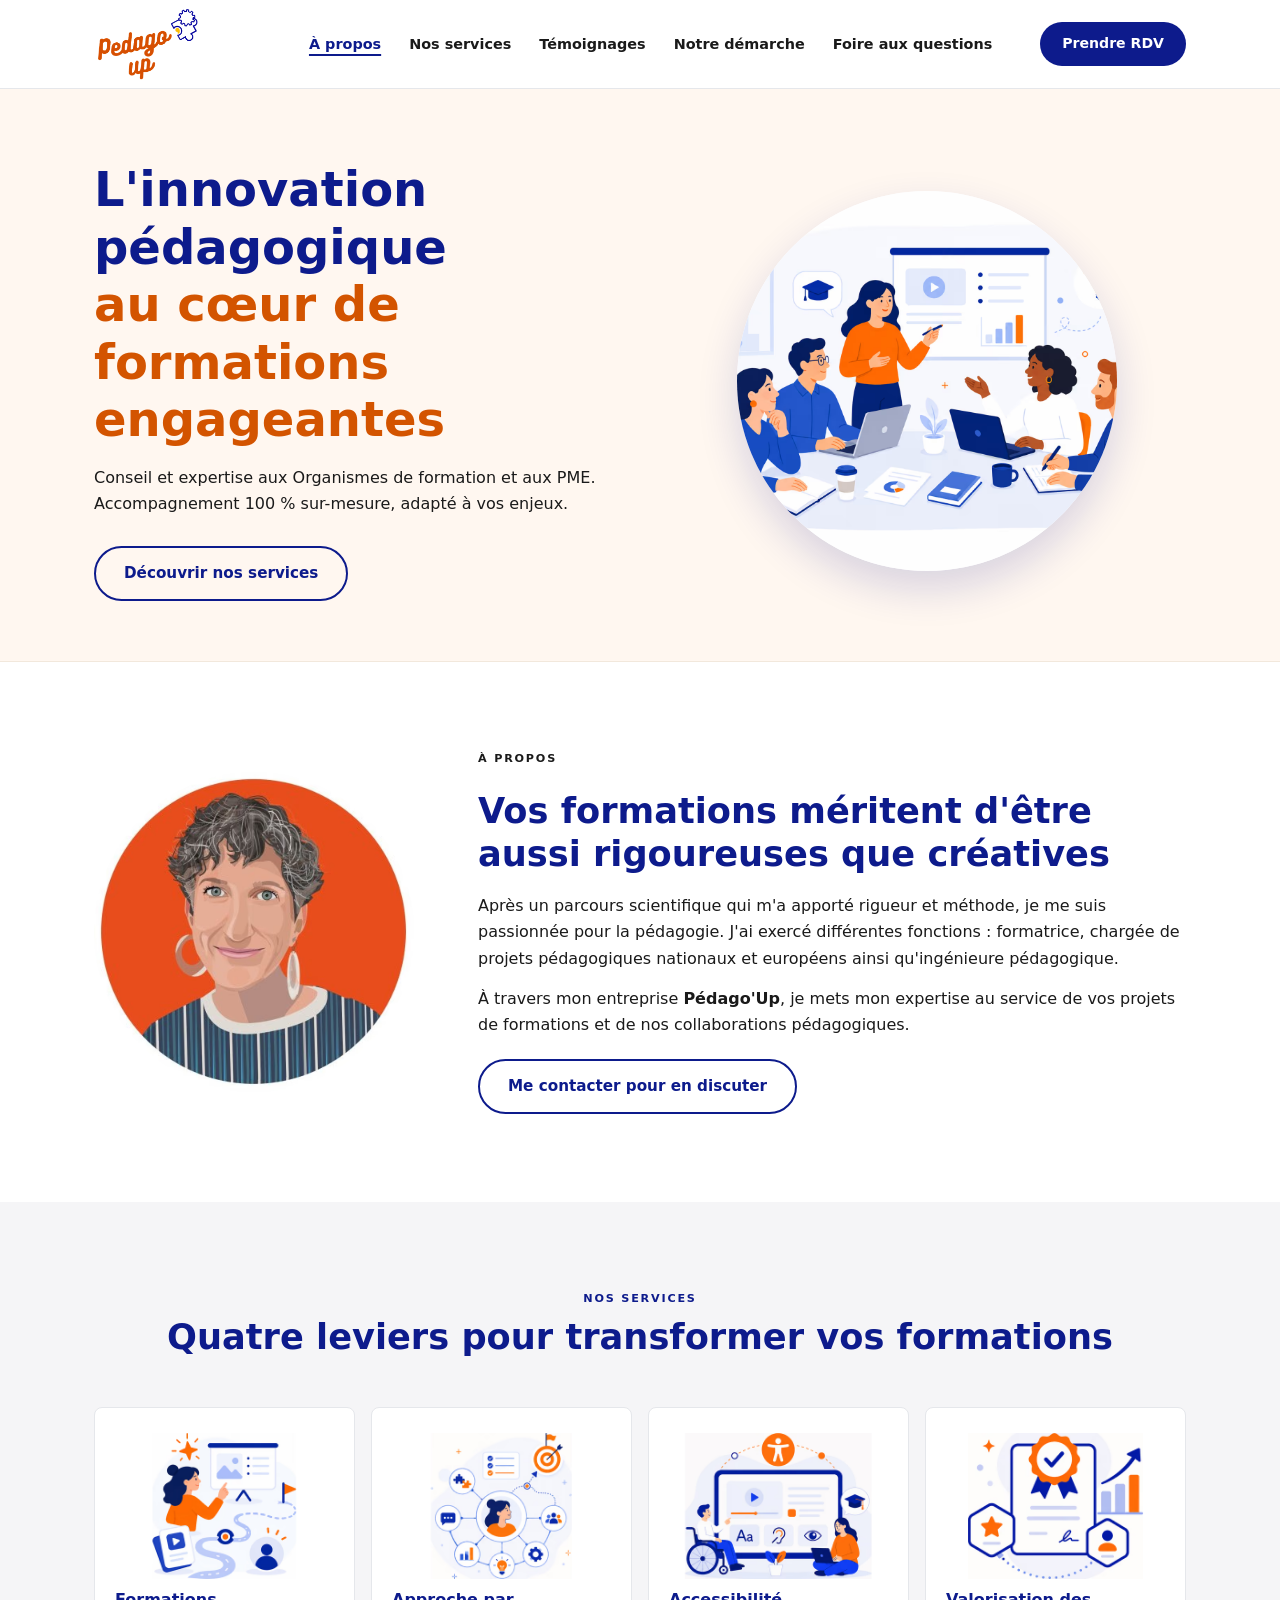
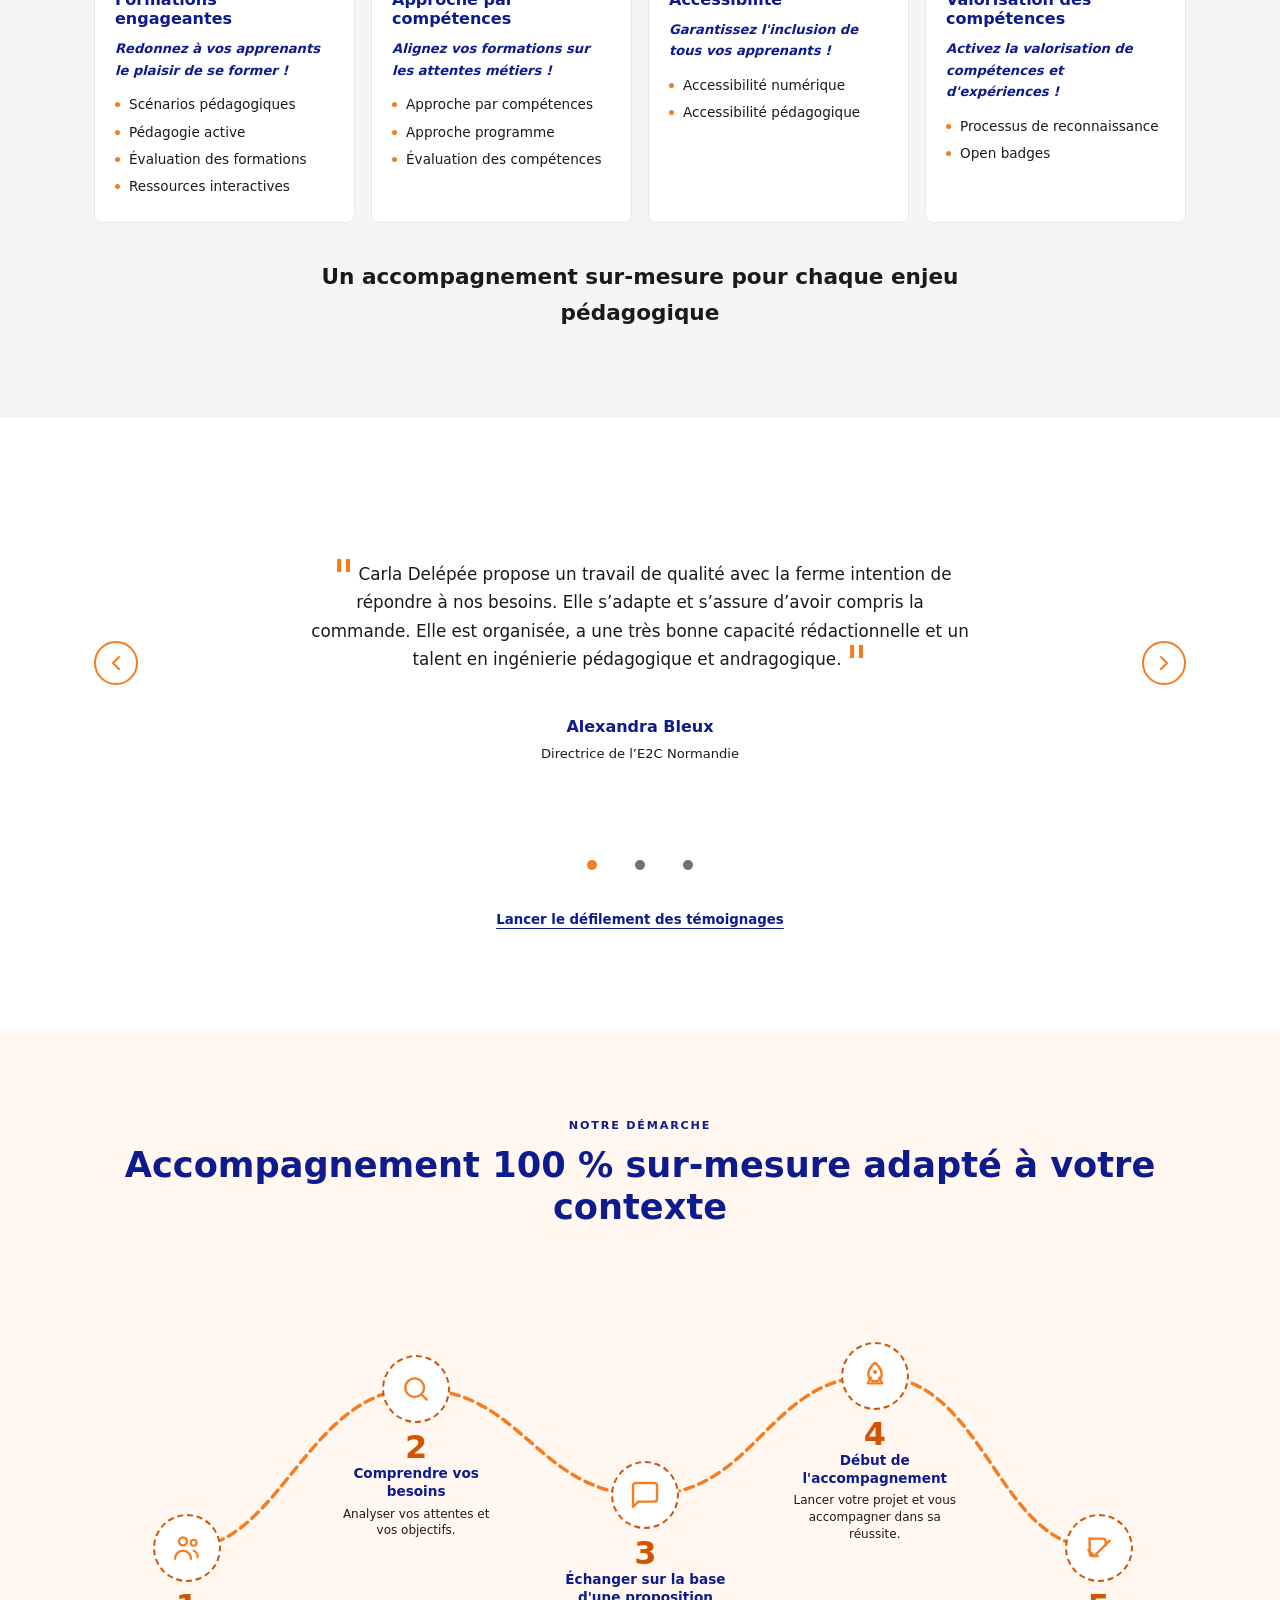
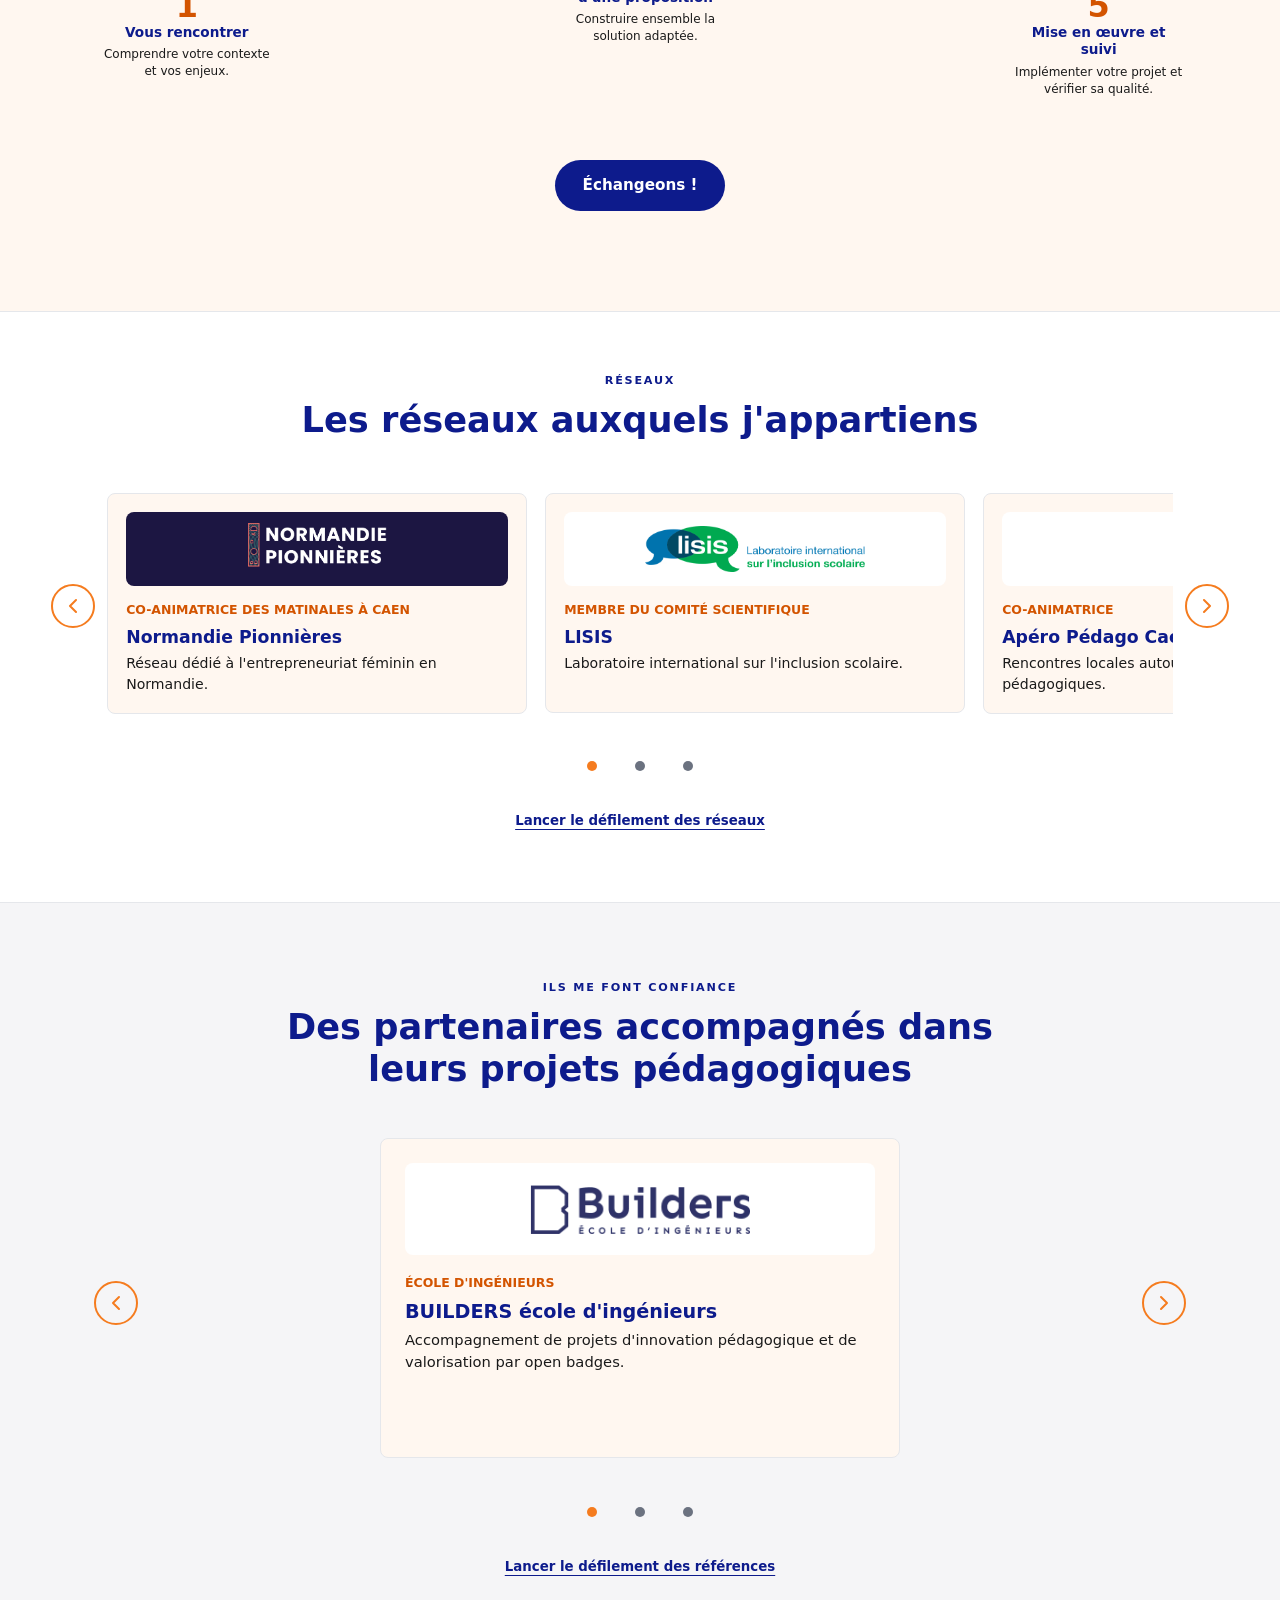
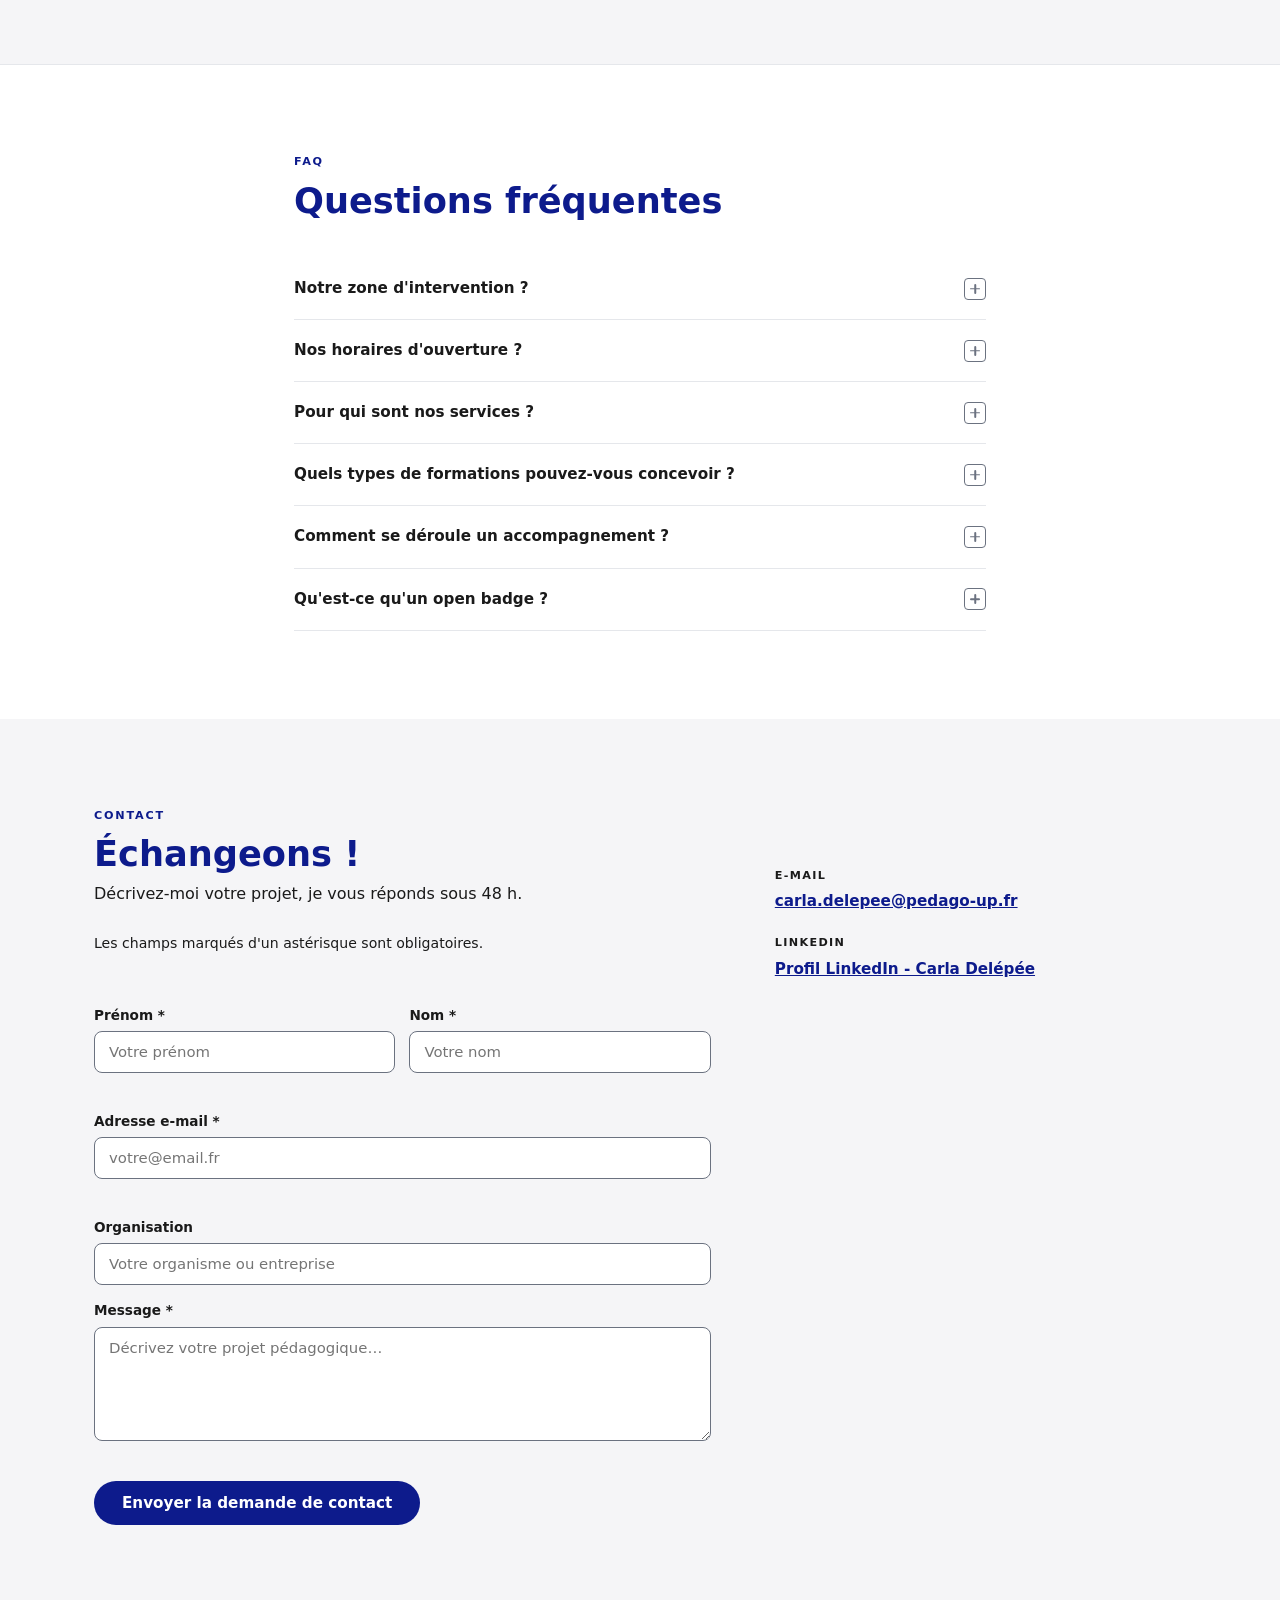
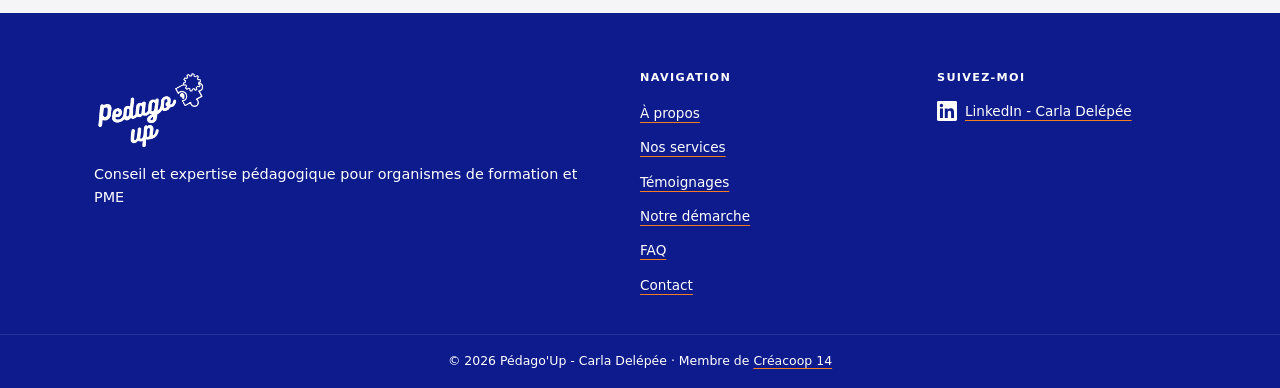
==== index.html @ af253450 "Add: Implementer un carrousel pour la section "Réseaux"" ====
<!DOCTYPE html>
<html lang="fr-FR">
<head>
  <meta charset="UTF-8">
  <meta name="viewport" content="width=device-width, initial-scale=1.0">
  <title>Pédago'Up - Ingénierie pédagogique et e-learning</title>
  <link rel="stylesheet" href="css/style.css">
</head>
<body>

  <!-- ── Lien d'évitement (RGAA) ──────────────────────────── -->
  <a href="#presentation" class="skip-link">Aller à la section À propos</a>

  <!-- ═══════════════════════════════════════ 01 - NAVBAR ═══ -->
  <header class="navbar" id="top">
    <div class="navbar__inner container">
      <a href="#top" class="navbar__logo" aria-label="Pédago'Up - Retour en haut de page">
        <img src="assets/logo_trim.avif" alt="Pédago'Up" class="logo-img" width="420" height="305">
      </a>
      <nav class="navbar__nav" id="nav-menu" aria-label="Navigation principale">
        <ul>
          <li><a href="#presentation">À propos</a></li>
          <li><a href="#solutions">Nos services</a></li>
          <li><a href="#testimonials">Témoignages</a></li>
          <li><a href="#roadmap">Notre démarche</a></li>
          <li><a href="#faq">Foire aux questions</a></li>
        </ul>
      </nav>
      <a href="#contact" class="btn btn--dark navbar__cta">Prendre RDV</a>
      <button class="navbar__burger" id="burger" aria-label="Ouvrir le menu de navigation" aria-expanded="false" aria-controls="nav-menu">
        <span aria-hidden="true"></span>
        <span aria-hidden="true"></span>
        <span aria-hidden="true"></span>
      </button>
    </div>
  </header>

  <!-- ═══════════════════════════════════ CONTENU PRINCIPAL ══ -->
  <main id="contenu-principal" tabindex="-1">

    <!-- ════════════════════════════════════ 02 - HERO ════════ -->
    <section class="hero" aria-labelledby="hero-title">
      <div class="container hero__inner">
        <div class="hero__content">
          <h1 class="hero__title" id="hero-title">
            L'innovation pédagogique
            <span class="accent">au cœur de formations engageantes</span>
          </h1>
          <p class="hero__sub">Conseil et expertise aux Organismes de formation et aux PME. Accompagnement 100&nbsp;% sur-mesure, adapté à vos enjeux.</p>
          <div class="hero__ctas">
            <a href="#solutions" class="btn btn--outline">Découvrir nos services</a>
          </div>
        </div>
        <div class="hero__visual">
          <div class="hero-portrait">
            <img
              src="assets/illustrationFormation.avif"
              alt=""
              width="400"
              height="400">
          </div>
        </div>
      </div>
    </section>

    <!-- ══════════════════════════════════ 03 - PRÉSENTATION ══ -->
    <section class="presentation" id="presentation" aria-labelledby="presentation-title">
      <div class="container presentation__inner">
        <div class="presentation__photo">
          <div class="photo-frame">
            <img
              src="assets/1763549697758.avif"
              alt="Portrait illustré de Carla Delépée, ingénieure pédagogique et fondatrice de Pédago'Up"
              width="400"
              height="400">
          </div>
        </div>
        <div class="presentation__text">
          <p class="section-label">À propos</p>
          <h2 id="presentation-title">Vos formations méritent d'être aussi rigoureuses que créatives</h2>
          <p>Après un parcours scientifique qui m'a apporté rigueur et méthode, je me suis passionnée pour la pédagogie. J'ai exercé différentes fonctions&nbsp;: formatrice, chargée de projets pédagogiques nationaux et européens ainsi qu'ingénieure pédagogique.</p>
          <p>À travers mon entreprise <strong>Pédago'Up</strong>, je mets mon expertise au service de vos projets de formations et de nos collaborations pédagogiques.</p>
          <a href="#contact" class="btn btn--outline">Me contacter pour en discuter</a>
        </div>
      </div>
    </section>

    <!-- ════════════════════════════════════ 04 - SOLUTIONS ══ -->
    <section class="solutions" id="solutions" aria-labelledby="solutions-title">
      <div class="container">
        <p class="section-label section-label--center">Nos services</p>
        <h2 class="section-title" id="solutions-title">Quatre leviers pour transformer vos formations</h2>
        <ul class="solutions__grid">

          <li class="solution-card" tabindex="0" aria-labelledby="service-formations-title">
            <div class="solution-card__icon solution-card__icon--image">
              <img src="assets/formationsEngageantes.avif" alt="" aria-hidden="true" width="480" height="320" loading="lazy" decoding="async">
            </div>
            <h3 id="service-formations-title">Formations engageantes</h3>
            <p class="solution-card__tagline">Redonnez à vos apprenants le plaisir de se former&nbsp;!</p>
            <ul>
              <li>Scénarios pédagogiques</li>
              <li>Pédagogie active</li>
              <li>Évaluation des formations</li>
              <li>Ressources interactives</li>
            </ul>
          </li>

          <li class="solution-card" tabindex="0" aria-labelledby="service-competences-title">
            <div class="solution-card__icon solution-card__icon--image">
              <img src="assets/approcheParCompetences.avif" alt="" aria-hidden="true" width="480" height="320" loading="lazy" decoding="async">
            </div>
            <h3 id="service-competences-title">Approche par compétences</h3>
            <p class="solution-card__tagline">Alignez vos formations sur les attentes métiers&nbsp;!</p>
            <ul>
              <li>Approche par compétences</li>
              <li>Approche programme</li>
              <li>Évaluation des compétences</li>
            </ul>
          </li>

          <li class="solution-card" tabindex="0" aria-labelledby="service-accessibilite-title">
            <div class="solution-card__icon solution-card__icon--image">
              <img src="assets/accessibilite.avif" alt="" aria-hidden="true" width="480" height="320" loading="lazy" decoding="async">
            </div>
            <h3 id="service-accessibilite-title">Accessibilité</h3>
            <p class="solution-card__tagline">Garantissez l'inclusion de tous vos apprenants&nbsp;!</p>
            <ul>
              <li>Accessibilité numérique</li>
              <li>Accessibilité pédagogique</li>
            </ul>
          </li>

          <li class="solution-card" tabindex="0" aria-labelledby="service-valorisation-title">
            <div class="solution-card__icon solution-card__icon--image">
              <img src="assets/valorisationDesCompetences.avif" alt="" aria-hidden="true" width="480" height="320" loading="lazy" decoding="async">
            </div>
            <h3 id="service-valorisation-title">Valorisation des compétences</h3>
            <p class="solution-card__tagline">Activez la valorisation de compétences et d'expériences&nbsp;!</p>
            <ul>
              <li>Processus de reconnaissance</li>
              <li>Open badges</li>
            </ul>
          </li>

        </ul>
        <p class="section-sub solutions__sub">Un accompagnement sur-mesure pour chaque enjeu pédagogique</p>
      </div>
    </section>

    <!-- ════════════════════════════════════ 05 - TÉMOIGNAGES ═ -->
    <section class="testimonials" id="testimonials" aria-labelledby="testimonials-title">
      <div class="container">
        <h2 class="sr-only" id="testimonials-title">Témoignages clients</h2>
        <div class="testimonial-nav">
          <button class="testimonial-arrow testimonial-arrow--prev" id="testimonialPrev" type="button" aria-label="Témoignage précédent">
            <svg width="20" height="20" viewBox="0 0 20 20" fill="none" aria-hidden="true"><path d="M13 4l-6 6 6 6" stroke="currentColor" stroke-width="2" stroke-linecap="round" stroke-linejoin="round"/></svg>
          </button>
          <div class="testimonial-slider" id="testimonialSlider" aria-live="off" aria-atomic="true">

          <figure class="testimonial-slide active">
            <blockquote>
              <p><span class="testimonial__quote-mark--open" aria-hidden="true">"</span>Carla Delépée propose un travail de qualité avec la ferme intention de répondre à nos besoins. Elle s’adapte et s’assure d’avoir compris la commande. Elle est organisée, a une très bonne capacité rédactionnelle et un talent en ingénierie pédagogique et andragogique.<span class="testimonial__quote-mark--close" aria-hidden="true">"</span></p>
            </blockquote>
            <figcaption>
              <div>
                <cite>Alexandra Bleux</cite>
                <span>Directrice de l’E2C Normandie</span>
              </div>
            </figcaption>
          </figure>

          <figure class="testimonial-slide" aria-hidden="true">
            <blockquote>
              <p><span class="testimonial__quote-mark--open" aria-hidden="true">"</span>Carla Delépée a accompagné l’équipe pédagogique dans l’organisation de deux événements IDDI25 et CAP’25. Elle a aussi pris en charge la valorisation par Open Badges : définition des compétences visées, création des badges et formation des utilisateurs. Je recommande vivement Carla pour son professionnalisme, son sérieux et son efficacité. J’ai pu observer son excellence académique, sa faculté d’adaptation, ainsi que sa capacité remarquable à résoudre des problèmes complexes. <span class="testimonial__quote-mark--close" aria-hidden="true">"</span></p>
            </blockquote>
            <figcaption>
              <div>
                <cite>Marie Bagieu</cite>
                <span>Directrice de l’Innovation Pédagogique à BUILDERS école d’ingénieurs</span>
              </div>
            </figcaption>
          </figure>

          <figure class="testimonial-slide" aria-hidden="true">
            <blockquote>
              <p><span class="testimonial__quote-mark--open" aria-hidden="true">"</span>Un accompagnement sur-mesure qui a réellement aligné nos formations sur les attentes terrain. La démarche par compétences a tout changé. <span class="testimonial__quote-mark--close" aria-hidden="true">"</span></p>
            </blockquote>
            <figcaption>
              <div>
                <cite>Jean-Pierre Martin</cite>
                <span>Directeur pédagogique, Centre de formation</span>
              </div>
            </figcaption>
          </figure>

        </div>
          <button class="testimonial-arrow testimonial-arrow--next" id="testimonialNext" type="button" aria-label="Témoignage suivant">
            <svg width="20" height="20" viewBox="0 0 20 20" fill="none" aria-hidden="true"><path d="M7 4l6 6-6 6" stroke="currentColor" stroke-width="2" stroke-linecap="round" stroke-linejoin="round"/></svg>
          </button>
        </div>
        <div class="testimonial-dots" id="testimonialDots" role="group" aria-label="Navigation des témoignages">
          <button class="dot active" data-index="0" aria-label="Afficher le témoignage 1 sur 3" aria-pressed="true"></button>
          <button class="dot" data-index="1" aria-label="Afficher le témoignage 2 sur 3" aria-pressed="false"></button>
          <button class="dot" data-index="2" aria-label="Afficher le témoignage 3 sur 3" aria-pressed="false"></button>
        </div>
        <button class="testimonial-toggle" id="testimonialToggle" type="button" aria-pressed="false">
          Mettre en pause les témoignages
        </button>
      </div>
    </section>

    <!-- ════════════════════════════════════ 06 - ROADMAP ══════ -->
    <section class="roadmap" id="roadmap" aria-labelledby="roadmap-title">
      <div class="container">
        <p class="section-label section-label--center">Notre démarche</p>
        <h2 class="section-title" id="roadmap-title" tabindex="0">Accompagnement 100&nbsp;% sur-mesure adapté à votre contexte</h2>

        <div class="roadmap__track">
          <svg class="roadmap__wave" viewBox="0 0 1120 440" preserveAspectRatio="none" aria-hidden="true">
            <path d="M 95 272 C 190 272 220 113 330 113 C 440 113 455 219 566 219 C 680 219 690 100 801 100 C 915 100 925 272 1030 272"
                  stroke="#F57C1F" stroke-width="3.5" fill="none"
                  stroke-dasharray="9 6" stroke-linecap="round"/>
          </svg>

          <ol class="roadmap__steps" aria-label="Les 5 étapes de la démarche">

            <li class="roadmap__step" style="left:8.5%;top:54%" tabindex="0" aria-describedby="roadmap-popover-1">
              <div class="step-icon" aria-hidden="true">
                <svg viewBox="0 0 24 24" fill="none">
                  <circle cx="9" cy="7" r="3" stroke="#F57C1F" stroke-width="1.8"/>
                  <path d="M3 20c0-3.3 2.7-6 6-6s6 2.7 6 6" stroke="#F57C1F" stroke-width="1.8" stroke-linecap="round"/>
                  <circle cx="17" cy="8" r="2.2" stroke="#F57C1F" stroke-width="1.6"/>
                  <path d="M20 19c0-2.8-1.4-4.5-3-5" stroke="#F57C1F" stroke-width="1.6" stroke-linecap="round"/>
                </svg>
              </div>
              <div class="step-body">
                <div class="step-num" aria-hidden="true">1</div>
                <h3 class="step-title">Vous rencontrer</h3>
                <p class="step-desc">Comprendre votre contexte et vos enjeux.</p>
              </div>
              <div class="roadmap__popover" id="roadmap-popover-1" role="tooltip">Premier échange pour poser le cadre : public concerné, contexte métier, contraintes, ressources déjà disponibles et niveau d'accompagnement attendu.</div>
            </li>

            <li class="roadmap__step" style="left:29.5%;top:18%" tabindex="0" aria-describedby="roadmap-popover-2">
              <div class="step-icon" aria-hidden="true">
                <svg viewBox="0 0 24 24" fill="none">
                  <circle cx="11" cy="11" r="7" stroke="#F57C1F" stroke-width="1.8"/>
                  <path d="M20 20l-3.5-3.5" stroke="#F57C1F" stroke-width="1.8" stroke-linecap="round"/>
                </svg>
              </div>
              <div class="step-body">
                <div class="step-num" aria-hidden="true">2</div>
                <h3 class="step-title">Comprendre vos besoins</h3>
                <p class="step-desc">Analyser vos attentes et vos objectifs.</p>
              </div>
              <div class="roadmap__popover" id="roadmap-popover-2" role="tooltip">Analyse structurée: compétences à développer, modalités possibles, points d'accessibilité, outils de diffusion et critères de réussite.</div>
            </li>

            <li class="roadmap__step" style="left:50.5%;top:42%" tabindex="0" aria-describedby="roadmap-popover-3">
              <div class="step-icon" aria-hidden="true">
                <svg viewBox="0 0 24 24" fill="none">
                  <path d="M21 15a2 2 0 0 1-2 2H7l-4 4V5a2 2 0 0 1 2-2h14a2 2 0 0 1 2 2z" stroke="#F57C1F" stroke-width="1.8" stroke-linejoin="round"/>
                </svg>
              </div>
              <div class="step-body">
                <div class="step-num" aria-hidden="true">3</div>
                <h3 class="step-title">Échanger sur la base d'une proposition</h3>
                <p class="step-desc">Construire ensemble la solution adaptée.</p>
              </div>
              <div class="roadmap__popover" id="roadmap-popover-3" role="tooltip">Restitution d'une recommandation claire : périmètre, livrables, jalons, formats pédagogiques, organisation de la production et points de décision.</div>
            </li>

            <li class="roadmap__step" style="left:71.5%;top:15%" tabindex="0" aria-describedby="roadmap-popover-4">
              <div class="step-icon" aria-hidden="true">
                <svg viewBox="0 0 24 24" fill="none">
                  <path d="M12 2s5 3.5 5 9a5 5 0 0 1-10 0c0-5.5 5-9 5-9z" stroke="#F57C1F" stroke-width="1.8" stroke-linejoin="round"/>
                  <path d="M9 13l-2.5 4.5h11L15 13" stroke="#F57C1F" stroke-width="1.6" stroke-linecap="round" stroke-linejoin="round"/>
                  <circle cx="12" cy="9" r="1.5" fill="#F57C1F"/>
                </svg>
              </div>
              <div class="step-body">
                <div class="step-num" aria-hidden="true">4</div>
                <h3 class="step-title">Début de l'accompagnement</h3>
                <p class="step-desc">Lancer votre projet et vous accompagner dans sa réussite.</p>
              </div>
              <div class="roadmap__popover" id="roadmap-popover-4" role="tooltip">Conception des supports, coordination avec vos experts, ajustements terrain et transfert aux équipes.</div>
            </li>

            <li class="roadmap__step" style="left:92%;top:54%" tabindex="0" aria-describedby="roadmap-popover-5">
              <div class="step-icon" aria-hidden="true">
                <svg viewBox="0 0 24 24" fill="none">
                  <path d="M4 13.5l4.5 4.5L20 6.5" stroke="#F57C1F" stroke-width="1.8" stroke-linecap="round" stroke-linejoin="round"/>
                  <path d="M5 5h10a2 2 0 0 1 2 2v3" stroke="#F57C1F" stroke-width="1.8" stroke-linecap="round" stroke-linejoin="round"/>
                  <path d="M5 5v11a2 2 0 0 0 2 2h4" stroke="#F57C1F" stroke-width="1.8" stroke-linecap="round" stroke-linejoin="round"/>
                </svg>
              </div>
              <div class="step-body">
                <div class="step-num" aria-hidden="true">5</div>
                <h3 class="step-title">Mise en œuvre et suivi</h3>
                <p class="step-desc">Implémenter votre projet et vérifier sa qualité.</p>
              </div>
              <div class="roadmap__popover" id="roadmap-popover-5" role="tooltip">Veille au bon déroulement, évaluation de l'efficacité du dispositif pour une amélioration continue, recueil de vos retours sur l'accompagnement.</div>
            </li>

          </ol>
        </div>

        <div class="roadmap__cta">
          <a href="#contact" class="btn btn--primary" aria-label="Échangeons - accéder au formulaire de contact">Échangeons&nbsp;!</a>
        </div>
      </div>
    </section>

    <!-- ══════════════════════════════════════ 07 - RÉSEAUX ═════ -->
    <section class="networks networks--banner" id="networks" aria-labelledby="networks-title">
      <div class="container networks__inner">
        <div class="networks__header">
          <p class="section-label section-label--center">Réseaux</p>
          <h2 class="section-title" id="networks-title">Les réseaux auxquels j'appartiens</h2>
        </div>

        <div class="networks__carousel">
          <button class="testimonial-arrow networks__arrow networks__arrow--prev" type="button" id="networksPrev" aria-label="Réseau précédent" aria-controls="networksTrack">
            <svg width="20" height="20" viewBox="0 0 20 20" fill="none" aria-hidden="true"><path d="M13 4l-6 6 6 6" stroke="currentColor" stroke-width="2" stroke-linecap="round" stroke-linejoin="round"/></svg>
          </button>

          <div class="networks__viewport" id="networksTrack" aria-live="off" aria-atomic="true">
            <ul class="networks__list">
              <li class="network-card active">
                <a href="https://normandiepionnieres.fr/" target="_blank" rel="noopener noreferrer" aria-label="Normandie Pionnières - site externe">
                  <span class="network-card__logo network-card__logo--dark">
                    <img src="assets/normandiePionnieres.avif" alt="Normandie Pionnières" width="220" height="96" loading="lazy" decoding="async">
                  </span>
                  <span class="network-card__content">
                    <span class="network-card__role">Co-animatrice des matinales à Caen</span>
                    <span class="network-card__name">Normandie Pionnières</span>
                    <span class="network-card__desc">Réseau dédié à l'entrepreneuriat féminin en Normandie.</span>
                  </span>
                </a>
              </li>
              <li class="network-card">
                <a href="https://www.lisis.org/" target="_blank" rel="noopener noreferrer" aria-label="LISIS - site externe">
                  <span class="network-card__logo">
                    <img src="assets/lisis.avif" alt="LISIS" width="220" height="96" loading="lazy" decoding="async">
                  </span>
                  <span class="network-card__content">
                    <span class="network-card__role">Membre du comité scientifique</span>
                    <span class="network-card__name">LISIS</span>
                    <span class="network-card__desc">Laboratoire international sur l'inclusion scolaire.</span>
                  </span>
                </a>
              </li>
              <li class="network-card">
                <a href="https://www.linkedin.com/showcase/ap%C3%A9ro-p%C3%A9dago-caen/?viewAsMember=true" target="_blank" rel="noopener noreferrer" aria-label="Apéro Pédago Caen - page LinkedIn externe">
                  <span class="network-card__logo">
                    <img src="assets/aperoPedagoCaen.avif" alt="Apéro Pédago Caen" width="220" height="96" loading="lazy" decoding="async">
                  </span>
                  <span class="network-card__content">
                    <span class="network-card__role">Co-animatrice</span>
                    <span class="network-card__name">Apéro Pédago Caen</span>
                    <span class="network-card__desc">Rencontres locales autour des pratiques pédagogiques.</span>
                  </span>
                </a>
              </li>
            </ul>
          </div>

          <button class="testimonial-arrow networks__arrow networks__arrow--next" type="button" id="networksNext" aria-label="Réseau suivant" aria-controls="networksTrack">
            <svg width="20" height="20" viewBox="0 0 20 20" fill="none" aria-hidden="true"><path d="M7 4l6 6-6 6" stroke="currentColor" stroke-width="2" stroke-linecap="round" stroke-linejoin="round"/></svg>
          </button>
        </div>

        <div class="testimonial-dots networks__dots" id="networksDots" role="group" aria-label="Navigation des réseaux">
          <button class="dot active" type="button" data-index="0" aria-label="Afficher Normandie Pionnières" aria-pressed="true"></button>
          <button class="dot" type="button" data-index="1" aria-label="Afficher LISIS" aria-pressed="false"></button>
          <button class="dot" type="button" data-index="2" aria-label="Afficher Apéro Pédago Caen" aria-pressed="false"></button>
        </div>
        <button class="testimonial-toggle networks__toggle" id="networksToggle" type="button" aria-pressed="false">
          Lancer le défilement des réseaux
        </button>
      </div>
    </section>

    <!-- ═══════════════════════════════ 08 - CONFIANCE ════════ -->
    <section class="networks trusted" id="trusted" aria-labelledby="trusted-title">
      <div class="container networks__inner">
        <div class="networks__header">
          <p class="section-label section-label--center">Ils me font confiance</p>
          <h2 class="section-title" id="trusted-title">Des partenaires accompagnés dans leurs projets pédagogiques</h2>
        </div>

        <div class="networks__carousel">
          <button class="testimonial-arrow networks__arrow networks__arrow--prev" type="button" id="trustedPrev" aria-label="Référence précédente" aria-controls="trustedTrack">
            <svg width="20" height="20" viewBox="0 0 20 20" fill="none" aria-hidden="true"><path d="M13 4l-6 6 6 6" stroke="currentColor" stroke-width="2" stroke-linecap="round" stroke-linejoin="round"/></svg>
          </button>

          <div class="networks__viewport" id="trustedTrack" aria-live="off" aria-atomic="true">
            <ul class="networks__list">
              <li class="network-card active">
                <a href="https://builders-ingenieurs.fr/" target="_blank" rel="noopener noreferrer" aria-label="BUILDERS école d'ingénieurs - site externe">
                  <span class="network-card__logo">
                    <img src="assets/builders.avif" alt="BUILDERS école d'ingénieurs" width="220" height="96" loading="lazy" decoding="async">
                  </span>
                  <span class="network-card__content">
                    <span class="network-card__role">École d'ingénieurs</span>
                    <span class="network-card__name">BUILDERS école d'ingénieurs</span>
                    <span class="network-card__desc">Accompagnement de projets d'innovation pédagogique et de valorisation par open badges.</span>
                  </span>
                </a>
              </li>
              <li class="network-card" aria-hidden="true">
                <a href="https://www.e2cnormandie.fr/" target="_blank" rel="noopener noreferrer" aria-label="E2C Normandie - site externe">
                  <span class="network-card__logo">
                    <img src="assets/e2cNormandie.avif" alt="E2C Normandie" width="220" height="96" loading="lazy" decoding="async">
                  </span>
                  <span class="network-card__content">
                    <span class="network-card__role">École de la deuxième chance</span>
                    <span class="network-card__name">E2C Normandie</span>
                    <span class="network-card__desc">Collaboration autour de dispositifs pédagogiques adaptés aux besoins des publics accompagnés.</span>
                  </span>
                </a>
              </li>
              <li class="network-card" aria-hidden="true">
                <span class="network-card__static" aria-label="La Forge, Laure Letenneur Formation">
                  <span class="network-card__logo">
                    <img src="assets/laForgeLaureLetenneurFormation.avif" alt="La Forge, Laure Letenneur Formation" width="220" height="96" loading="lazy" decoding="async">
                  </span>
                  <span class="network-card__content">
                    <span class="network-card__role">Organisme de formation</span>
                    <span class="network-card__name">La Forge, Laure Letenneur Formation</span>
                    <span class="network-card__desc">Partenaire formation pour concevoir des expériences d'apprentissage claires, utiles et engageantes.</span>
                  </span>
                </span>
              </li>
            </ul>
          </div>

          <button class="testimonial-arrow networks__arrow networks__arrow--next" type="button" id="trustedNext" aria-label="Référence suivante" aria-controls="trustedTrack">
            <svg width="20" height="20" viewBox="0 0 20 20" fill="none" aria-hidden="true"><path d="M7 4l6 6-6 6" stroke="currentColor" stroke-width="2" stroke-linecap="round" stroke-linejoin="round"/></svg>
          </button>
        </div>

        <div class="testimonial-dots networks__dots" id="trustedDots" role="group" aria-label="Navigation des références">
          <button class="dot active" type="button" data-index="0" aria-label="Afficher BUILDERS école d'ingénieurs" aria-pressed="true"></button>
          <button class="dot" type="button" data-index="1" aria-label="Afficher E2C Normandie" aria-pressed="false"></button>
          <button class="dot" type="button" data-index="2" aria-label="Afficher La Forge, Laure Letenneur Formation" aria-pressed="false"></button>
        </div>
        <button class="testimonial-toggle networks__toggle" id="trustedToggle" type="button" aria-pressed="false">
          Lancer le défilement des références
        </button>
      </div>
    </section>

    <!-- ══════════════════════════════════════ 09 - FAQ ════════ -->
    <section class="faq" id="faq" aria-labelledby="faq-title">
      <div class="container faq__inner">
        <p class="section-label">FAQ</p>
        <h2 id="faq-title">Questions fréquentes</h2>
        <div class="faq__list">

          <details class="faq__item">
            <summary class="faq__question">
              Notre zone d'intervention&nbsp;?
              <span class="faq__icon" aria-hidden="true"></span>
            </summary>
            <div class="faq__answer">
              <p><strong>En présentiel&nbsp;:</strong> région Normandie, avec une présence renforcée dans le Calvados, à Caen et son agglomération.</p>
              <p><strong>À distance&nbsp;:</strong> accompagnement possible partout en France avec la même qualité de service.</p>
            </div>
          </details>

          <details class="faq__item">
            <summary class="faq__question">
              Nos horaires d'ouverture&nbsp;?
              <span class="faq__icon" aria-hidden="true"></span>
            </summary>
            <div class="faq__answer">
              <p>Du lundi au vendredi, de 9h à 18h.</p>
            </div>
          </details>

          <details class="faq__item">
            <summary class="faq__question">
              Pour qui sont nos services&nbsp;?
              <span class="faq__icon" aria-hidden="true"></span>
            </summary>
            <div class="faq__answer">
              <p>Nos services s'adressent aux <strong>organismes de formation</strong>, aux <strong>établissements d'enseignement supérieur</strong> et aux <strong>entreprises</strong> (PME) souhaitant améliorer ou créer leurs dispositifs de formation.</p>
            </div>
          </details>

          <details class="faq__item">
            <summary class="faq__question">
              Quels types de formations pouvez-vous concevoir&nbsp;?
              <span class="faq__icon" aria-hidden="true"></span>
            </summary>
            <div class="faq__answer">
              <p>Je travaille sur des formations présentiel, distanciel et hybride, incluant la scénarisation, le développement de modules e-learning, la rédaction de contenus avec des experts métiers, la diffusion sur LMS et l'évaluation.</p>
            </div>
          </details>

          <details class="faq__item">
            <summary class="faq__question">
              Comment se déroule un accompagnement&nbsp;?
              <span class="faq__icon" aria-hidden="true"></span>
            </summary>
            <div class="faq__answer">
              <p>En 5 étapes&nbsp;: nous nous rencontrons, j'analyse vos besoins, je vous soumets une proposition sur-mesure, nous lançons la collaboration, puis nous suivons la mise en œuvre et la qualité du dispositif.</p>
            </div>
          </details>
          
          <details class="faq__item">
            <summary class="faq__question">
              Qu'est-ce qu'un open badge&nbsp;?
              <span class="faq__icon" aria-hidden="true"></span>
            </summary>
            <div class="faq__answer">
              <p>Un open badge est une certification numérique vérifiable qui reconnaît et valorise des compétences ou des acquis d'expérience. Je vous accompagne dans la mise en place de ces processus de reconnaissance.</p>
            </div>
          </details>

        </div>
      </div>
    </section>

    <!-- ══════════════════════════════════════ 08 - CONTACT ════ -->
    <section class="contact" id="contact" aria-labelledby="contact-title">
      <div class="container contact__inner">
        <div class="contact__form-col">
          <p class="section-label">Contact</p>
          <h2 id="contact-title">Échangeons&nbsp;!</h2>
          <p class="contact__sub">Décrivez-moi votre projet, je vous réponds sous 48&nbsp;h.</p>
          <form class="form" action="mailto:carla.delepee@pedago-up.fr" method="post" enctype="text/plain" aria-label="Formulaire de contact">
            <p class="form__required-note" id="form-required-note">Les champs marqués d'un astérisque sont obligatoires.</p>
            <p class="form__status" id="form-status" role="status" aria-live="polite"></p>
            <div class="form__row">
              <div class="form__field">
                <label for="prenom">Prénom <span aria-hidden="true">*</span></label>
                <input type="text" id="prenom" name="prenom" placeholder="Votre prénom" autocomplete="given-name" required aria-describedby="form-required-note prenom-error">
                <p class="form__error" id="prenom-error" aria-live="polite"></p>
              </div>
              <div class="form__field">
                <label for="nom">Nom <span aria-hidden="true">*</span></label>
                <input type="text" id="nom" name="nom" placeholder="Votre nom" autocomplete="family-name" required aria-describedby="form-required-note nom-error">
                <p class="form__error" id="nom-error" aria-live="polite"></p>
              </div>
            </div>
            <div class="form__field">
              <label for="email">Adresse e-mail <span aria-hidden="true">*</span></label>
              <input type="email" id="email" name="email" placeholder="votre@email.fr" autocomplete="email" required aria-describedby="form-required-note email-error">
              <p class="form__error" id="email-error" aria-live="polite"></p>
            </div>
            <div class="form__field">
              <label for="organisation">Organisation</label>
              <input type="text" id="organisation" name="organisation" placeholder="Votre organisme ou entreprise" autocomplete="organization">
            </div>
            <div class="form__field">
              <label for="message">Message <span aria-hidden="true">*</span></label>
              <textarea id="message" name="message" rows="5" placeholder="Décrivez votre projet pédagogique…" required aria-describedby="form-required-note message-error"></textarea>
              <p class="form__error" id="message-error" aria-live="polite"></p>
            </div>
            <button type="submit" class="btn btn--primary">Envoyer la demande de contact</button>
          </form>
        </div>
        <div class="contact__info-col">
          <div class="contact__info-block">
            <p class="contact__info-label">E-mail</p>
            <a href="mailto:carla.delepee@pedago-up.fr">carla.delepee@pedago-up.fr</a>
          </div>
          <div class="contact__info-block">
            <p class="contact__info-label">LinkedIn</p>
            <a href="https://www.linkedin.com/in/carla-delépée-b7146a33/" target="_blank" rel="noopener noreferrer">
              Profil LinkedIn - Carla Delépée
              <span class="sr-only">(s'ouvre dans un nouvel onglet)</span>
            </a>
          </div>
        </div>
      </div>
    </section>

  </main><!-- /main -->

  <!-- ══════════════════════════════════════ 09 - FOOTER ═════ -->
  <footer class="footer">
    <div class="container footer__inner">
      <div class="footer__brand">
        <img src="assets/logo_trim.avif" alt="Logo Pédago'Up" class="logo-img logo-img--footer" width="420" height="305">
        <p>Conseil et expertise pédagogique pour organismes de formation et PME</p>
      </div>
      <nav class="footer__nav" aria-label="Navigation secondaire">
        <p class="footer__nav-title">Navigation</p>
        <ul>
          <li><a href="#presentation">À propos</a></li>
          <li><a href="#solutions">Nos services</a></li>
          <li><a href="#testimonials">Témoignages</a></li>
          <li><a href="#roadmap">Notre démarche</a></li>
          <li><a href="#faq" aria-label="Foire au questions">FAQ</a></li>
          <li><a href="#contact">Contact</a></li>
        </ul>
      </nav>
      <div class="footer__social">
        <p class="footer__nav-title">Suivez-moi</p>
        <a href="https://www.linkedin.com/in/carla-delépée-b7146a33/" target="_blank" rel="noopener noreferrer" class="social-link">
          <svg viewBox="0 0 24 24" fill="currentColor" aria-hidden="true"><path d="M20.45 20.45h-3.56v-5.57c0-1.33-.03-3.04-1.85-3.04-1.85 0-2.14 1.45-2.14 2.94v5.67H9.35V9h3.41v1.56h.05c.48-.9 1.64-1.85 3.37-1.85 3.6 0 4.27 2.37 4.27 5.46v6.28zM5.34 7.43a2.07 2.07 0 1 1 0-4.14 2.07 2.07 0 0 1 0 4.14zm1.78 13.02H3.56V9h3.56v11.45zM22.22 0H1.77C.79 0 0 .77 0 1.72v20.56C0 23.23.79 24 1.77 24h20.45C23.21 24 24 23.23 24 22.28V1.72C24 .77 23.21 0 22.22 0z"/></svg>
          LinkedIn - Carla Delépée
          <span class="sr-only">(s'ouvre dans un nouvel onglet)</span>
        </a>
      </div>
    </div>
    <div class="footer__bottom">
      <p>© 2026 Pédago'Up - Carla Delépée · Membre de <a href="https://creacoop14.fr" target="_blank" rel="noopener noreferrer">Créacoop&nbsp;14<span class="sr-only"> (s'ouvre dans un nouvel onglet)</span></a></p>
    </div>
  </footer>

  <script src="js/app.js"></script>
</body>
</html>
---- css/style.css ----
/* ── Brand tokens ──────────────────────────────────────────── */
:root {
  --blue: #0D1B8C;
  /* Bleu Pédagogique — 13.5:1 sur blanc */
  --blue-mid: #5F6BFF;
  /* Bleu Clair */
  --blue-light: #EEF0FF;
  --orange: #F57C1F;
  /* Orange Énergie — usage décoratif uniquement */
  --orange-deep: #D35400;
  /* Orange Profond — 4.18:1 sur blanc (grands textes) */
  --orange-light: #FFF7F0;
  /* Ivoire Chaud */
  --beige: #F2E8DC;
  /* Beige Doux */
  --dark: #0D1B8C;
  --text: #1A1A1A;
  --grey: #6B7280;
  /* 4.83:1 sur blanc ✓ */
  --muted-text: #1A1A1A;
  --grey-light: #F5F5F7;
  --white: #FFFFFF;
  --border: #E5E7EB;
  --radius: 8px;
  --font-head: system-ui, -apple-system, "Segoe UI", sans-serif;
  --font-body: system-ui, -apple-system, "Segoe UI", Roboto, Arial, sans-serif;
}

/* ── Base reset ───────────────────────────────────────────── */
*,
*::before,
*::after {
  margin: 0;
  padding: 0;
  box-sizing: border-box;
}

html {
  scroll-behavior: auto;
  scroll-padding-top: 96px;
}

body {
  font-family: var(--font-body);
  color: var(--text);
  background: var(--white);
  line-height: 1.65;
  -webkit-font-smoothing: antialiased;
}

img {
  max-width: 100%;
  display: block;
}

a {
  color: inherit;
  text-decoration: none;
}

ul {
  list-style: none;
}

figure {
  margin: 0;
}

button {
  font-family: inherit;
  cursor: pointer;
  border: none;
  background: none;
}

body.menu-open {
  overflow: hidden;
}

#contenu-principal,
section[id],
footer,
#top {
  scroll-margin-top: 96px;
}

#contenu-principal:focus,
section[id]:focus,
footer:focus,
#top:focus {
  outline: none;
}

@media (prefers-reduced-motion: no-preference) {
  html {
    scroll-behavior: smooth;
  }
}

/* ── Accessibilité : lien d'évitement ─────────────────────── */
.skip-link {
  position: absolute;
  top: -100%;
  left: 16px;
  z-index: 9999;
  padding: 12px 20px;
  background: var(--blue);
  color: #fff;
  font-weight: 700;
  border-radius: 0 0 var(--radius) var(--radius);
  text-decoration: none;
  transition: top .15s;
}

.skip-link:focus {
  top: 0;
}

/* ── Accessibilité : texte masqué visuellement ────────────── */
.sr-only {
  position: absolute;
  width: 1px;
  height: 1px;
  padding: 0;
  margin: -1px;
  overflow: hidden;
  clip: rect(0, 0, 0, 0);
  white-space: nowrap;
  border: 0;
}

/* ── Accessibilité : focus visible ────────────────────────── */
:focus-visible {
  outline: 3px solid var(--orange-deep);
  outline-offset: 3px;
  border-radius: 3px;
}

.btn:focus-visible {
  outline-offset: 4px;
}

.faq__question:focus-visible {
  outline-offset: 2px;
}

.dot:focus-visible {
  outline-offset: 3px;
}

/* ── Container ────────────────────────────────────────────── */
.container {
  width: 100%;
  max-width: 1140px;
  margin: 0 auto;
  padding: 0 24px;
}

/* ── Typography ───────────────────────────────────────────── */
h1,
h2,
h3 {
  font-family: var(--font-head);
  line-height: 1.2;
  color: var(--blue);
}

h1 {
  font-size: clamp(2rem, 4.5vw, 3rem);
  font-weight: 800;
}

h2 {
  font-size: clamp(1.5rem, 3vw, 2.2rem);
  font-weight: 700;
}

h3 {
  font-size: 1.05rem;
  font-weight: 700;
}

.section-label {
  font-size: .7rem;
  font-weight: 700;
  letter-spacing: .16em;
  text-transform: uppercase;
  color: var(--blue);
  /* Contraste 13.5:1 ✓ (était orange = 2.7:1 ✗) */
  margin-bottom: 8px;
}

.section-label--center {
  text-align: center;
}

.section-title {
  text-align: center;
  margin-bottom: 48px;
}

.section-sub {
  text-align: center;
  color: var(--muted-text);
  margin-bottom: 48px;
}

/* ── Buttons ──────────────────────────────────────────────── */
.btn {
  display: inline-flex;
  align-items: center;
  gap: 8px;
  padding: 13px 28px;
  border-radius: 40px;
  font-family: var(--font-head);
  font-weight: 700;
  font-size: .95rem;
  transition: background .18s, color .18s, border-color .18s;
}

.btn--primary {
  background: var(--blue);
  color: #fff;
}

/* 13.5:1 ✓ */
.btn--primary:hover {
  background: #0a1570;
}

.btn--dark {
  background: var(--blue);
  color: #fff;
}

.btn--dark:hover {
  background: #0a1570;
}

.btn--outline {
  border: 2px solid var(--blue);
  color: var(--blue);
  background: transparent;
}

.btn--outline:hover {
  background: var(--blue);
  color: #fff;
}

/* ── Logo ─────────────────────────────────────────────────── */
.logo-img {
  height: 78px;
  width: auto;
  display: block;
}

.logo-img--footer {
  height: 82px;
  filter: brightness(0) invert(1);
  opacity: 1;
}

/* ═══════════════════════════════════════ 01 NAVBAR ══════════ */
.navbar {
  position: sticky;
  top: 0;
  z-index: 100;
  background: #fff;
  border-bottom: 1px solid var(--border);
}

.navbar__inner {
  display: flex;
  align-items: center;
  gap: 32px;
  height: 88px;
}

.navbar__logo {
  display: flex;
  align-items: center;
  flex-shrink: 0;
}

.navbar__nav {
  display: flex;
  align-items: center;
  margin-left: auto;
}

.navbar__nav ul {
  display: flex;
  align-items: center;
  gap: 28px;
  list-style: none;
}

.navbar__nav a {
  font-size: .9rem;
  font-weight: 600;
  color: var(--text);
  text-underline-offset: 5px;
  transition: color .18s, text-decoration-color .18s;
}

.navbar__nav a:hover {
  color: var(--blue);
}

.navbar__nav a.is-active,
.navbar__nav a[aria-current="true"] {
  color: var(--blue);
  text-decoration: underline;
  text-decoration-thickness: 2px;
}

.navbar__cta {
  margin-left: 16px;
  padding: 10px 22px;
  font-size: .88rem;
}

.navbar__burger {
  display: none;
  flex-direction: column;
  gap: 5px;
  padding: 4px;
  margin-left: auto;
}

.navbar__burger span {
  display: block;
  width: 22px;
  height: 2px;
  background: var(--blue);
  border-radius: 2px;
  transition: .25s;
}

/* ═══════════════════════════════════════ 02 HERO ════════════ */
.hero {
  background: var(--orange-light);
  border-bottom: 1px solid var(--beige);
  padding: 72px 0 60px;
}

.hero__inner {
  display: grid;
  grid-template-columns: 1fr 1fr;
  gap: 56px;
  align-items: center;
}

.badge {
  display: inline-block;
  padding: 5px 14px;
  border: 1.5px solid var(--beige);
  border-radius: 40px;
  font-size: .78rem;
  font-weight: 600;
  color: var(--muted-text);
  margin-bottom: 18px;
}

.hero__title {
  margin-bottom: 16px;
}

/* display:block remplace les <br> supprimés */
.hero__title em {
  font-style: italic;
  color: var(--blue-mid);
  display: block;
}

.hero__title .accent {
  color: var(--orange-deep);
  display: block;
}

/* 4.18:1 ✓ */
.hero__sub {
  color: var(--muted-text);
  margin-bottom: 28px;
  font-size: 1rem;
}

.hero__ctas {
  display: flex;
  gap: 12px;
  flex-wrap: wrap;
}

.hero__visual {
  display: flex;
  justify-content: center;
}

.hero-portrait {
  width: min(100%, 380px);
  aspect-ratio: 1;
  border-radius: 50%;
  background: var(--white);
  box-shadow: 0 18px 40px rgba(13, 27, 140, .16);
  overflow: hidden;
}

.hero-portrait img {
  width: 100%;
  height: 100%;
  object-fit: cover;
  display: block;
}

/* ═══════════════════════════════════════ 03 PRÉSENTATION ════ */
.presentation {
  padding: 88px 0;
}

.presentation__inner {
  display: grid;
  grid-template-columns: 320px 1fr;
  gap: 64px;
  align-items: center;
}

.photo-frame {
  border-radius: 50%;
  overflow: hidden;
  aspect-ratio: 1;
  background: transparent;
  border: 0;
}

.photo-frame img {
  width: 100%;
  height: 100%;
  object-fit: cover;
  border-radius: inherit;
}

.photo-placeholder {
  width: 100%;
  height: 100%;
  display: flex;
  flex-direction: column;
  align-items: center;
  justify-content: center;
  gap: 12px;
  color: var(--blue);
  /* Contraste 13.5:1 ✓ */
  font-family: var(--font-head);
  font-size: 1rem;
  font-weight: 700;
}

.photo-placeholder svg {
  width: 110px;
  opacity: .45;
}

.presentation__text {
  display: flex;
  flex-direction: column;
  gap: 14px;
}

.presentation__text h2 {
  margin-bottom: 4px;
}

.presentation__text p {
  color: var(--text);
}

.presentation__text .btn {
  margin-top: 6px;
  align-self: flex-start;
}

/* ═══════════════════════════════════════ 04 SOLUTIONS ═══════ */
.solutions {
  padding: 88px 0;
  background: var(--grey-light);
}

.solutions__grid {
  display: grid;
  grid-template-columns: repeat(4, 1fr);
  gap: 16px;
}

.solutions__sub {
  max-width: 760px;
  margin: 36px auto 0;
  font-size: clamp(1.1rem, 2vw, 1.35rem);
  font-weight: 700;
  color: var(--text);
}

.solution-card {
  background: var(--white);
  border: 1.5px solid var(--border);
  border-radius: var(--radius);
  padding: 24px 20px;
  display: flex;
  flex-direction: column;
  gap: 10px;
  scroll-margin-top: 96px;
  transition: background .18s, border-color .18s, color .18s, box-shadow .18s;
}



.solution-card:focus-visible {
  outline: 3px solid var(--orange-deep);
  outline-offset: 4px;
}

.solution-card__icon {
  width: 48px;
  height: 48px;
  border-radius: 8px;
  background: var(--blue);
  color: #fff;
  display: flex;
  align-items: center;
  justify-content: center;
  transition: background .18s;
}

.solution-card__icon--image {
  width: 100%;
  height: 148px;
  padding: 0;
  background: #fff;
  overflow: hidden;
}

.solution-card__icon--image img {
  width: 100%;
  height: 100%;
  object-fit: contain;
}

.solution-card__icon svg {
  width: 30px;
  height: 30px;
}

.solution-card__icon svg path,
.solution-card__icon svg circle,
.solution-card__icon svg rect {
  stroke: currentColor;
}

.solution-card h3 {
  font-size: 1rem;
  transition: color .18s;
}

.solution-card__tagline {
  font-size: .82rem;
  font-style: italic;
  color: var(--blue);
  /* Contraste 13.5:1 ✓ (était orange = 2.7:1 ✗) */
  font-weight: 600;
  transition: color .18s;
}

.solution-card ul {
  display: flex;
  flex-direction: column;
  gap: 5px;
  margin-top: 2px;
}

.solution-card li {
  font-size: .85rem;
  color: var(--text);
  padding-left: 14px;
  position: relative;
  transition: color .18s;
}

.solution-card li::before {
  content: '';
  position: absolute;
  left: 0;
  top: 9px;
  width: 5px;
  height: 5px;
  border-radius: 50%;
  background: var(--orange);
  transition: background .18s;
}


/* ════════════════════════════════════ 05 TÉMOIGNAGES ════════ */
.testimonials {
  padding: 88px 0;
  text-align: center;
}

.testimonial-slider {
  position: relative;
  overflow: hidden;
}

.testimonial-slide {
  display: flex;
  flex-direction: column;
  position: absolute;
  top: 50%;
  left: 0;
  width: 100%;
  display: flex;
  align-items: center;
  justify-content: center;
  opacity: 0;
  transform: translateX(100%) translateY(-50%);
  pointer-events: none;
  transition: opacity .45s ease, transform .45s ease;
}

.testimonial-slide.active {
  opacity: 1;
  transform: translateX(0) translateY(-50%);
  pointer-events: auto;
}

.testimonial-slide.is-exiting {
  opacity: 0;
  transform: translateX(-100%) translateY(-50%);
}

@media (prefers-reduced-motion: reduce) {
  .testimonial-slide {
    transition: none;
  }
}

blockquote {
  max-width: 660px;
  margin: 0 auto;
}

.testimonial__quote-mark--open,
.testimonial__quote-mark--close {
  font-family: var(--font-head);
  font-size: 3rem;
  line-height: 0;
  color: var(--orange);
  display: inline;
  vertical-align: -0.3em;
  margin-left: 4px;
}

.testimonial__quote-mark--open {
  margin-right: 4px;
}

.testimonial-nav {
  display: flex;
  align-items: center;
  gap: 12px;
}

.testimonial-nav .testimonial-slider {
  flex: 1;
  min-width: 0;
}

.testimonial-arrow {
  flex-shrink: 0;
  width: 44px;
  height: 44px;
  border-radius: 50%;
  border: 2px solid var(--orange);
  background: transparent;
  color: var(--orange);
  display: flex;
  align-items: center;
  justify-content: center;
  cursor: pointer;
  transition: background .18s, color .18s;
  z-index: 1;
}

.testimonial-arrow:hover {
  background: var(--orange);
  color: #fff;
}

.testimonial-arrow:focus-visible {
  outline: 3px solid var(--orange);
  outline-offset: 3px;
}

blockquote p {
  font-size: 1.05rem;
  color: var(--text);
  margin-bottom: 20px;
  line-height: 1.7;
}

figcaption {
  display: flex;
  align-items: center;
  justify-content: center;
  gap: 12px;
  margin-top: 20px;
}

figcaption cite {
  display: block;
  font-weight: 700;
  font-style: normal;
  color: var(--blue);
}

figcaption span {
  font-size: .82rem;
  color: var(--text);
}

.testimonial-dots {
  display: flex;
  justify-content: center;
  gap: 4px;
  margin-top: 24px;
}

.dot {
  width: 44px;
  height: 44px;
  border-radius: 50%;
  display: inline-flex;
  align-items: center;
  justify-content: center;
  background: transparent;
  transition: background .18s;
}

.dot::before {
  content: '';
  width: 10px;
  height: 10px;
  border-radius: 50%;
  background: var(--grey);
}

.dot.active::before {
  background: var(--orange);
}

.testimonial-toggle {
  display: inline-flex;
  align-items: center;
  min-height: 44px;
  margin-top: 10px;
  padding: 8px 12px;
  border-radius: var(--radius);
  color: var(--blue);
  font-weight: 700;
  text-decoration: underline;
  text-underline-offset: 4px;
}

.testimonial-toggle:hover {
  color: #0a1570;
}

.testimonial-toggle:disabled {
  color: var(--text);
  cursor: not-allowed;
}

/* ═════════════════════════════════════════ 06 ROADMAP ═══════ */
.roadmap {
  padding: 88px 0 100px;
  background: var(--orange-light);
}

.roadmap__track {
  position: relative;
  height: 440px;
  max-width: 1120px;
  margin: 0 auto;
}

.roadmap__wave {
  position: absolute;
  inset: 0;
  width: 100%;
  height: 100%;
  pointer-events: none;
}

/* ol remplace les divs, positionné en absolu pour conserver le layout */
.roadmap__steps {
  position: absolute;
  inset: 0;
  list-style: none;
  padding: 0;
  margin: 0;
}

.roadmap__step {
  position: absolute;
  transform: translateX(-50%);
  display: flex;
  flex-direction: column;
  align-items: center;
  width: 170px;
  text-align: center;
  scroll-margin-top: 120px;
  z-index: 1;
}

.roadmap__step:hover,
.roadmap__step:focus-visible,
.roadmap__step:focus-within {
  z-index: 3;
}

.roadmap__popover {
  position: absolute;
  left: 50%;
  width: min(260px, 72vw);
  padding: 14px 16px;
  border-radius: 18px;
  background: rgba(255, 255, 255, .96);
  border: 1px solid rgba(211, 84, 0, .18);
  box-shadow: 0 12px 28px rgba(13, 27, 140, .12);
  color: var(--text);
  font-size: .8rem;
  line-height: 1.5;
  text-align: left;
  opacity: 0;
  visibility: hidden;
  pointer-events: none;
  transition: opacity .22s ease, transform .22s ease, visibility .22s ease;
  z-index: 4;
}

.roadmap__popover::after {
  content: '';
  position: absolute;
  left: 50%;
  width: 14px;
  height: 14px;
  background: rgba(255, 255, 255, .96);
  border-left: 1px solid rgba(211, 84, 0, .18);
  border-top: 1px solid rgba(211, 84, 0, .18);
}

.roadmap__step:nth-child(1) .roadmap__popover,
.roadmap__step:nth-child(3) .roadmap__popover,
.roadmap__step:nth-child(5) .roadmap__popover {
  bottom: calc(100% + 16px);
  transform: translate(-50%, 10px);
}

.roadmap__step:nth-child(1) .roadmap__popover::after,
.roadmap__step:nth-child(3) .roadmap__popover::after,
.roadmap__step:nth-child(5) .roadmap__popover::after {
  bottom: -7px;
  transform: translateX(-50%) rotate(225deg);
}

.roadmap__step:nth-child(2) .roadmap__popover,
.roadmap__step:nth-child(4) .roadmap__popover {
  top: calc(100% + 16px);
  transform: translate(-50%, -10px);
}

.roadmap__step:nth-child(2) .roadmap__popover::after,
.roadmap__step:nth-child(4) .roadmap__popover::after {
  top: -7px;
  transform: translateX(-50%) rotate(45deg);
}

.roadmap__step:not(.is-popover-dismissed):hover .roadmap__popover,
.roadmap__step:not(.is-popover-dismissed):focus-visible .roadmap__popover,
.roadmap__step:not(.is-popover-dismissed):focus-within .roadmap__popover {
  opacity: 1;
  visibility: visible;
  pointer-events: auto;
  transform: translate(-50%, 0);
}

.step-icon {
  width: 68px;
  height: 68px;
  border-radius: 50%;
  border: 2px dashed var(--orange-deep);
  /* 4.18:1 ✓ (était orange = 2.7:1 ✗) */
  background: var(--white);
  display: flex;
  align-items: center;
  justify-content: center;
  flex-shrink: 0;
  position: relative;
  z-index: 2;
}

.step-icon svg {
  width: 32px;
  height: 32px;
}

.step-body {
  display: flex;
  flex-direction: column;
  align-items: center;
  gap: 2px;
}

.step-num {
  font-family: var(--font-head);
  font-size: 2rem;
  font-weight: 800;
  color: var(--orange-deep);
  /* 4.18:1 sur blanc ✓ (était orange = 2.7:1 ✗) */
  line-height: 1;
  margin-top: 8px;
}

.step-title {
  font-family: var(--font-head);
  font-size: .85rem;
  font-weight: 700;
  color: var(--blue);
  line-height: 1.3;
  margin-bottom: 3px;
}

.step-desc {
  font-size: .75rem;
  color: var(--text);
  line-height: 1.4;
}

.roadmap__cta {
  text-align: center;
  margin-top: 44px;
}

/* ═══════════════════════════════════════ 07 NETWORKS ═══════ */
.networks {
  padding: 76px 0;
  background: var(--white);
  border-top: 1px solid var(--border);
  border-bottom: 1px solid var(--border);
}

.networks__inner {
  position: relative;
  text-align: center;
}

.networks__header {
  max-width: 760px;
  margin: 0 auto 28px;
}

.networks__carousel {
  display: flex;
  align-items: center;
  gap: 12px;
}

.networks__viewport {
  position: relative;
  flex: 1;
  min-width: 0;
  overflow: hidden;
  min-height: 330px;
}

.networks__list {
  position: relative;
  list-style: none;
  margin: 0;
  padding: 0;
}

.network-card {
  position: absolute;
  inset: 0;
  opacity: 0;
  visibility: hidden;
  pointer-events: none;
  transform: translateY(10px);
  transition: opacity .35s ease, transform .35s ease, visibility .35s ease;
}

.network-card.active {
  position: relative;
  opacity: 1;
  visibility: visible;
  pointer-events: auto;
  transform: translateY(0);
}

.network-card a,
.network-card__static {
  width: min(520px, 100%);
  min-height: 320px;
  margin: 0 auto;
  display: flex;
  flex-direction: column;
  gap: 18px;
  padding: 24px;
  border: 1.5px solid var(--border);
  border-radius: var(--radius);
  background: var(--orange-light);
  color: var(--text);
  transition: border-color .18s, background .18s, box-shadow .18s;
}

.network-card a:hover,
.network-card a:focus-visible {
  background: var(--white);
  border-color: var(--orange-deep);
  box-shadow: 0 14px 28px rgba(13, 27, 140, .1);
}

.network-card__static {
  cursor: default;
}

.network-card__logo {
  height: 92px;
  display: flex;
  align-items: center;
  justify-content: center;
  border-radius: var(--radius);
  background: var(--white);
  padding: 12px;
}

.network-card__logo--dark {
  background: #1C1642;
}

.network-card__logo img {
  max-width: 100%;
  max-height: 68px;
  object-fit: contain;
}

.network-card__content {
  display: flex;
  flex-direction: column;
  gap: 6px;
  text-align: left;
}

.network-card__role {
  font-size: .78rem;
  font-weight: 800;
  text-transform: uppercase;
  color: var(--orange-deep);
}

.network-card__name {
  font-family: var(--font-head);
  font-size: 1.2rem;
  font-weight: 800;
  line-height: 1.2;
  color: var(--blue);
}

.network-card__desc {
  font-size: .92rem;
  line-height: 1.5;
}

.networks__dots {
  margin-top: 22px;
}

.networks__toggle {
  width: fit-content;
  margin: 10px auto 0;
}

.networks--banner {
  padding: 60px 0;
}

.networks--banner .networks__header {
  margin-bottom: 20px;
}

.networks--banner .networks__carousel {
  width: 100vw;
  margin-left: calc(50% - 50vw);
  margin-right: calc(50% - 50vw);
  padding: 0 clamp(16px, 4vw, 56px);
}

.networks--banner .networks__viewport {
  min-height: 0;
  overflow-x: auto;
  overflow-y: hidden;
  scroll-snap-type: x mandatory;
  scrollbar-width: thin;
  padding: 4px 0 8px;
}

.networks--banner .networks__list {
  position: static;
  display: flex;
  gap: 18px;
}

.networks--banner .network-card,
.networks--banner .network-card.active {
  position: relative;
  inset: auto;
  flex: 0 0 min(420px, calc(100vw - 128px));
  opacity: 1;
  visibility: visible;
  pointer-events: auto;
  transform: none;
  transition: none;
  scroll-snap-align: center;
}

.networks--banner .network-card a {
  width: 100%;
  min-height: 220px;
  gap: 14px;
  padding: 18px;
}

.networks--banner .network-card__logo {
  height: 74px;
  padding: 10px;
}

.networks--banner .network-card__logo img {
  max-height: 52px;
}

.networks--banner .network-card__name {
  font-size: 1.08rem;
}

.networks--banner .network-card__desc {
  font-size: .88rem;
}

.trusted {
  background: var(--grey-light);
  border-top: 0;
}

/* ═══════════════════════════════════════════ 08 FAQ ════════ */
.faq {
  padding: 88px 0;
  background: var(--white);
}

.faq__inner {
  max-width: 740px;
}

.faq__inner h2 {
  margin-bottom: 36px;
}

.faq__list {
  display: flex;
  flex-direction: column;
}

.faq__item {
  border-bottom: 1.5px solid var(--border);
}

.faq__question {
  display: flex;
  justify-content: space-between;
  align-items: center;
  gap: 16px;
  width: 100%;
  padding: 18px 0;
  text-align: left;
  font-size: .95rem;
  font-weight: 600;
  color: var(--text);
  transition: color .18s;
  cursor: pointer;
  list-style: none;
}

.faq__question::-webkit-details-marker {
  display: none;
}

.faq__question:hover,
.faq__item[open] .faq__question {
  color: var(--blue);
}

/* 13.5:1 ✓ */
.faq__icon {
  width: 22px;
  height: 22px;
  border: 1.5px solid var(--grey);
  /* 4.83:1 ✓ (était #E5E7EB = 1.2:1 ✗) */
  border-radius: 4px;
  position: relative;
  flex-shrink: 0;
  transition: background .18s, border-color .18s;
}

.faq__icon::before,
.faq__icon::after {
  content: '';
  position: absolute;
  background: var(--grey);
  border-radius: 2px;
  top: 50%;
  left: 50%;
  transform: translate(-50%, -50%);
  transition: opacity .18s, background .18s;
}

.faq__icon::before {
  width: 10px;
  height: 1.5px;
}

.faq__icon::after {
  width: 1.5px;
  height: 10px;
}

.faq__item[open] .faq__icon {
  background: var(--blue);
  border-color: var(--blue);
}

.faq__item[open] .faq__icon::before,
.faq__item[open] .faq__icon::after {
  background: #fff;
}

.faq__item[open] .faq__icon::after {
  opacity: 0;
}

.faq__answer {
  padding: 0 0 18px;
}

.faq__answer p {
  color: var(--text);
  font-size: .93rem;
}

.faq__answer p + p {
  margin-top: 8px;
}

/* ══════════════════════════════════════ 08 CONTACT ══════════ */
.contact {
  padding: 88px 0;
  background: var(--grey-light);
}

.contact__inner {
  display: grid;
  grid-template-columns: 3fr 2fr;
  gap: 64px;
  align-items: start;
}

.contact__form-col h2 {
  margin-bottom: 6px;
}

.contact__sub {
  color: var(--muted-text);
  margin-bottom: 24px;
}

.form {
  display: flex;
  flex-direction: column;
  gap: 14px;
}

.form__required-note {
  color: var(--muted-text);
  font-size: .88rem;
  margin-bottom: 2px;
}

.form__status {
  min-height: 1.3em;
  color: var(--blue);
  font-size: .9rem;
  font-weight: 700;
}

.form__row {
  display: grid;
  grid-template-columns: 1fr 1fr;
  gap: 14px;
}

.form__field {
  display: flex;
  flex-direction: column;
  gap: 5px;
}

.form__field label {
  font-size: .85rem;
  font-weight: 700;
  color: var(--text);
}

.form__field input,
.form__field textarea {
  padding: 11px 14px;
  border: 1.5px solid var(--grey);
  /* 4.83:1 ✓ (était #E5E7EB = 1.2:1 ✗) */
  border-radius: var(--radius);
  font-family: var(--font-body);
  font-size: .93rem;
  color: var(--text);
  background: var(--white);
  transition: border-color .18s;
  resize: vertical;
}

.form__field input:focus,
.form__field textarea:focus {
  outline: 3px solid var(--orange-deep);
  outline-offset: 2px;
  border-color: var(--orange-deep);
}

.form__field input[aria-invalid="true"],
.form__field textarea[aria-invalid="true"] {
  border-color: #B42318;
}

.form__error {
  min-height: 1.3em;
  color: #B42318;
  font-size: .85rem;
  font-weight: 700;
  line-height: 1.35;
}

.form .btn {
  align-self: flex-start;
  margin-top: 4px;
}

.contact__info-col {
  display: flex;
  flex-direction: column;
  gap: 20px;
  padding-top: 60px;
}

.contact__info-label {
  font-size: .7rem;
  font-weight: 700;
  letter-spacing: .12em;
  text-transform: uppercase;
  color: var(--muted-text);
  margin-bottom: 3px;
}

.contact__info-block a {
  font-size: .95rem;
  font-weight: 600;
  color: var(--blue);
  /* 13.5:1 ✓ (était orange = 2.7:1 ✗) */
  transition: color .18s;
  text-decoration: underline;
}

.contact__info-block a:hover {
  color: #0a1570;
}

.contact__collab {
  background: var(--white);
  border: 1.5px solid var(--border);
  border-left: 4px solid var(--orange);
  border-radius: var(--radius);
  padding: 20px;
  margin-top: 6px;
}

.contact__collab-title {
  font-weight: 700;
  font-family: var(--font-head);
  color: var(--blue);
  /* 13.5:1 ✓ (était orange = 2.7:1 ✗) */
  margin-bottom: 12px;
  font-size: .9rem;
}

.contact__collab li {
  font-size: .875rem;
  color: var(--text);
  padding: 5px 0 5px 16px;
  position: relative;
  border-bottom: 1px solid var(--border);
}

.contact__collab li:last-child {
  border-bottom: none;
}

.contact__collab li::before {
  content: '→';
  position: absolute;
  left: 0;
  color: var(--blue);
  font-size: .82rem;
  /* 13.5:1 ✓ (était orange ✗) */
}

/* ══════════════════════════════════════ 09 FOOTER ═══════════ */
.footer {
  background: var(--blue);
  color: #FFFFFF;
}

.footer__inner {
  display: grid;
  grid-template-columns: 2fr 1fr 1fr;
  gap: 48px;
  padding: 56px 24px 36px;
  max-width: 1140px;
  margin: 0 auto;
}

.footer__brand p {
  font-size: .9rem;
  margin-top: 12px;
  color: #FFFFFF;
  line-height: 1.6;
}

.footer__nav,
.footer__social {
  display: flex;
  flex-direction: column;
  gap: 8px;
}

.footer__nav-title {
  font-size: .7rem;
  font-weight: 700;
  letter-spacing: .12em;
  text-transform: uppercase;
  color: #FFFFFF;
  margin-bottom: 4px;
}

.footer__nav ul {
  list-style: none;
  display: flex;
  flex-direction: column;
  gap: 8px;
}

.footer__nav a,
.footer__social a {
  color: #FFFFFF;
  font-size: .85rem;
  text-decoration: underline;
  text-decoration-color: var(--orange);
  text-underline-offset: 4px;
  transition: color .18s, text-decoration-color .18s;
}

.footer__nav a:hover,
.footer__social a:hover {
  color: #FFFFFF;
}

.social-link {
  display: flex;
  align-items: center;
  gap: 8px;
}

.social-link svg {
  width: 20px;
  height: 20px;
  fill: currentColor;
}

.footer__bottom {
  border-top: 1px solid rgba(255, 255, 255, .1);
  padding: 16px 24px;
  text-align: center;
  color: #FFFFFF;
  font-size: .78rem;
}

.footer__bottom a {
  color: #FFFFFF;
  text-decoration: underline;
  text-decoration-color: var(--orange);
  text-underline-offset: 3px;
}

/* ══════════════════════════════════════ RESPONSIVE ══════════ */
@media (max-width: 1024px) {
  .solutions__grid {
    grid-template-columns: repeat(2, 1fr);
  }

  /* Roadmap : liste verticale sur tablette */
  .roadmap__track {
    height: auto;
  }

  .roadmap__wave {
    display: none;
  }

  .roadmap__steps {
    position: static;
    display: flex;
    flex-direction: column;
  }

  .roadmap__step {
    position: static;
    transform: none;
    flex-direction: row;
    text-align: left;
    width: 100%;
    gap: 20px;
    padding: 20px 0;
    border-bottom: 1.5px dashed var(--beige);
    align-items: flex-start;
  }

  .roadmap__popover {
    left: 88px;
    width: min(420px, calc(100vw - 128px));
  }

  .roadmap__step:nth-child(1) .roadmap__popover,
  .roadmap__step:nth-child(2) .roadmap__popover,
  .roadmap__step:nth-child(3) .roadmap__popover,
  .roadmap__step:nth-child(4) .roadmap__popover,
  .roadmap__step:nth-child(5) .roadmap__popover {
    top: calc(100% + 12px);
    bottom: auto;
    transform: translate(-16px, -10px);
  }

  .roadmap__step:nth-child(1) .roadmap__popover::after,
  .roadmap__step:nth-child(2) .roadmap__popover::after,
  .roadmap__step:nth-child(3) .roadmap__popover::after,
  .roadmap__step:nth-child(4) .roadmap__popover::after,
  .roadmap__step:nth-child(5) .roadmap__popover::after {
    top: -7px;
    bottom: auto;
    transform: translateX(-50%) rotate(45deg);
  }

  .roadmap__step:not(.is-popover-dismissed):hover .roadmap__popover,
  .roadmap__step:not(.is-popover-dismissed):focus-visible .roadmap__popover,
  .roadmap__step:not(.is-popover-dismissed):focus-within .roadmap__popover {
    transform: translate(-16px, 0);
  }

  .step-body {
    align-items: flex-start;
  }

  .footer__inner {
    grid-template-columns: 1fr 1fr;
  }
}

@media (max-width: 768px) {

  .navbar__nav,
  .navbar__cta {
    display: none;
  }

  .navbar__burger {
    display: flex;
  }

  .navbar__nav.open {
    display: flex;
    flex-direction: column;
    position: fixed;
    inset: 88px 0 0 0;
    background: #fff;
    align-items: center;
    justify-content: center;
    z-index: 99;
  }

  .navbar__nav.open ul {
    display: flex;
    flex-direction: column;
    align-items: center;
    gap: 28px;
  }

  .hero__inner {
    grid-template-columns: 1fr;
  }

  .hero__visual {
    order: -1;
  }

  .hero__content {
    order: 1;
  }

  .hero__visual {
    display: flex;
  }

  .hero-portrait {
    width: min(100%, 300px);
    margin: 16px auto 0;
  }

  .presentation__inner {
    grid-template-columns: 1fr;
  }

  .photo-frame {
    max-width: 260px;
    margin: 0 auto;
  }

  .solutions__grid {
    grid-template-columns: 1fr;
  }

  .networks {
    padding: 64px 0 40px;
  }

  .networks__carousel {
    gap: 8px;
  }

  .networks__viewport {
    min-height: 350px;
  }

  .network-card a {
    padding: 20px;
  }

  .contact__inner {
    grid-template-columns: 1fr;
  }

  .contact__info-col {
    padding-top: 0;
  }

  .form__row {
    grid-template-columns: 1fr;
  }

  .footer__inner {
    grid-template-columns: 1fr;
    gap: 24px;
  }
}

@media (prefers-reduced-motion: reduce) {

  *,
  *::before,
  *::after {
    scroll-behavior: auto !important;
    transition-duration: .01ms !important;
    animation-duration: .01ms !important;
    animation-iteration-count: 1 !important;
  }
}
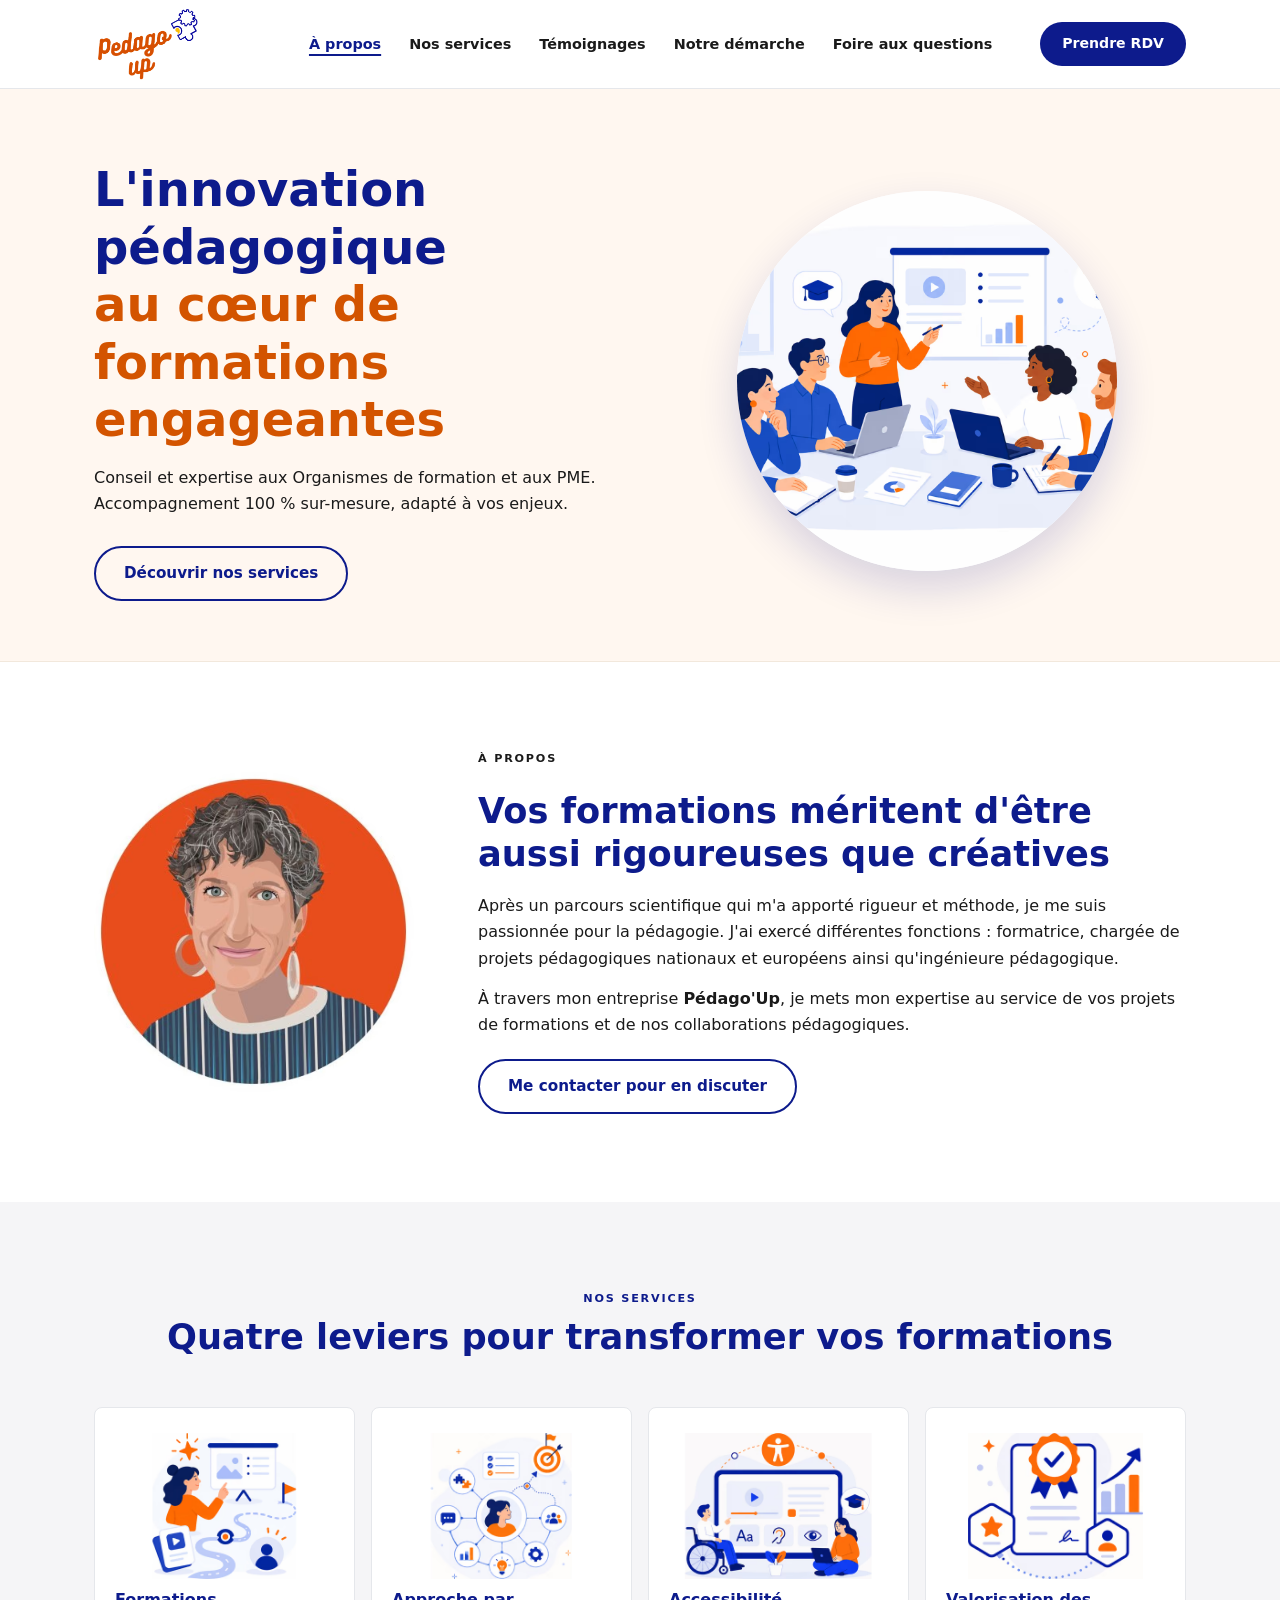
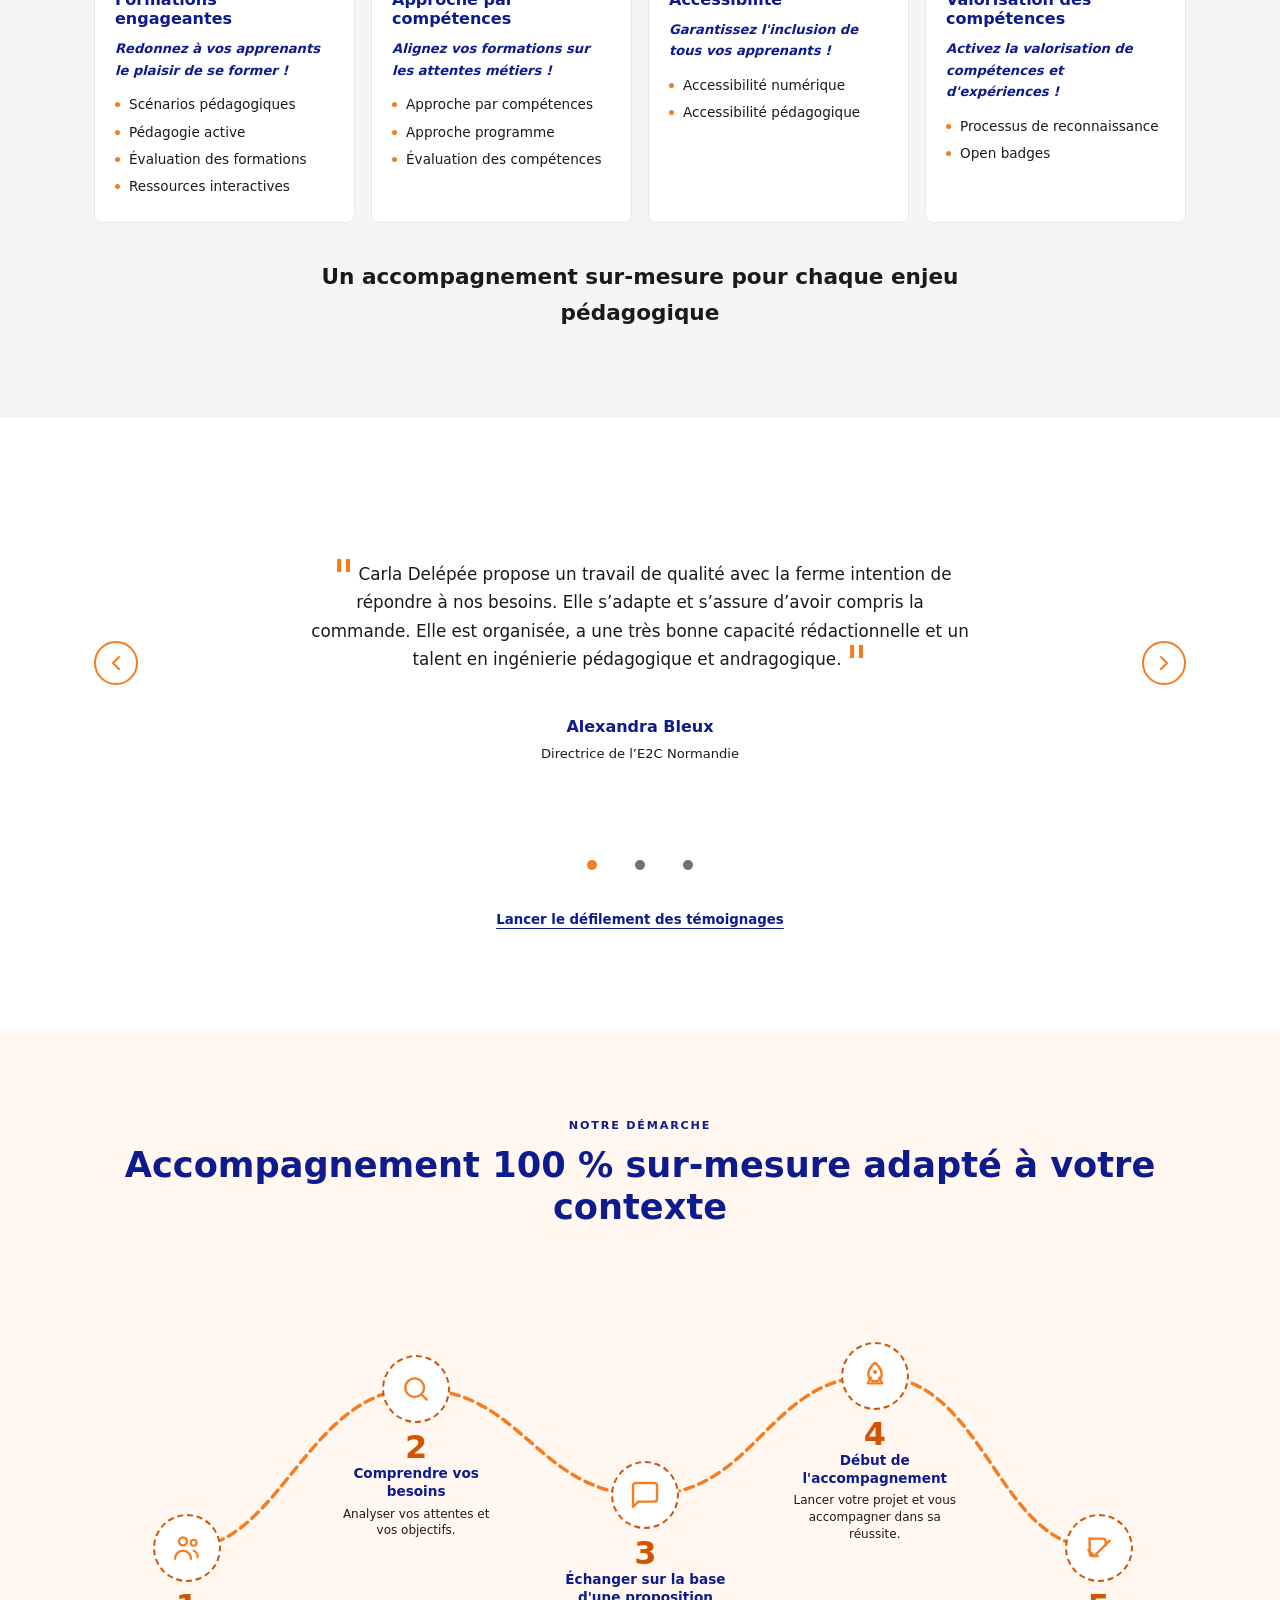
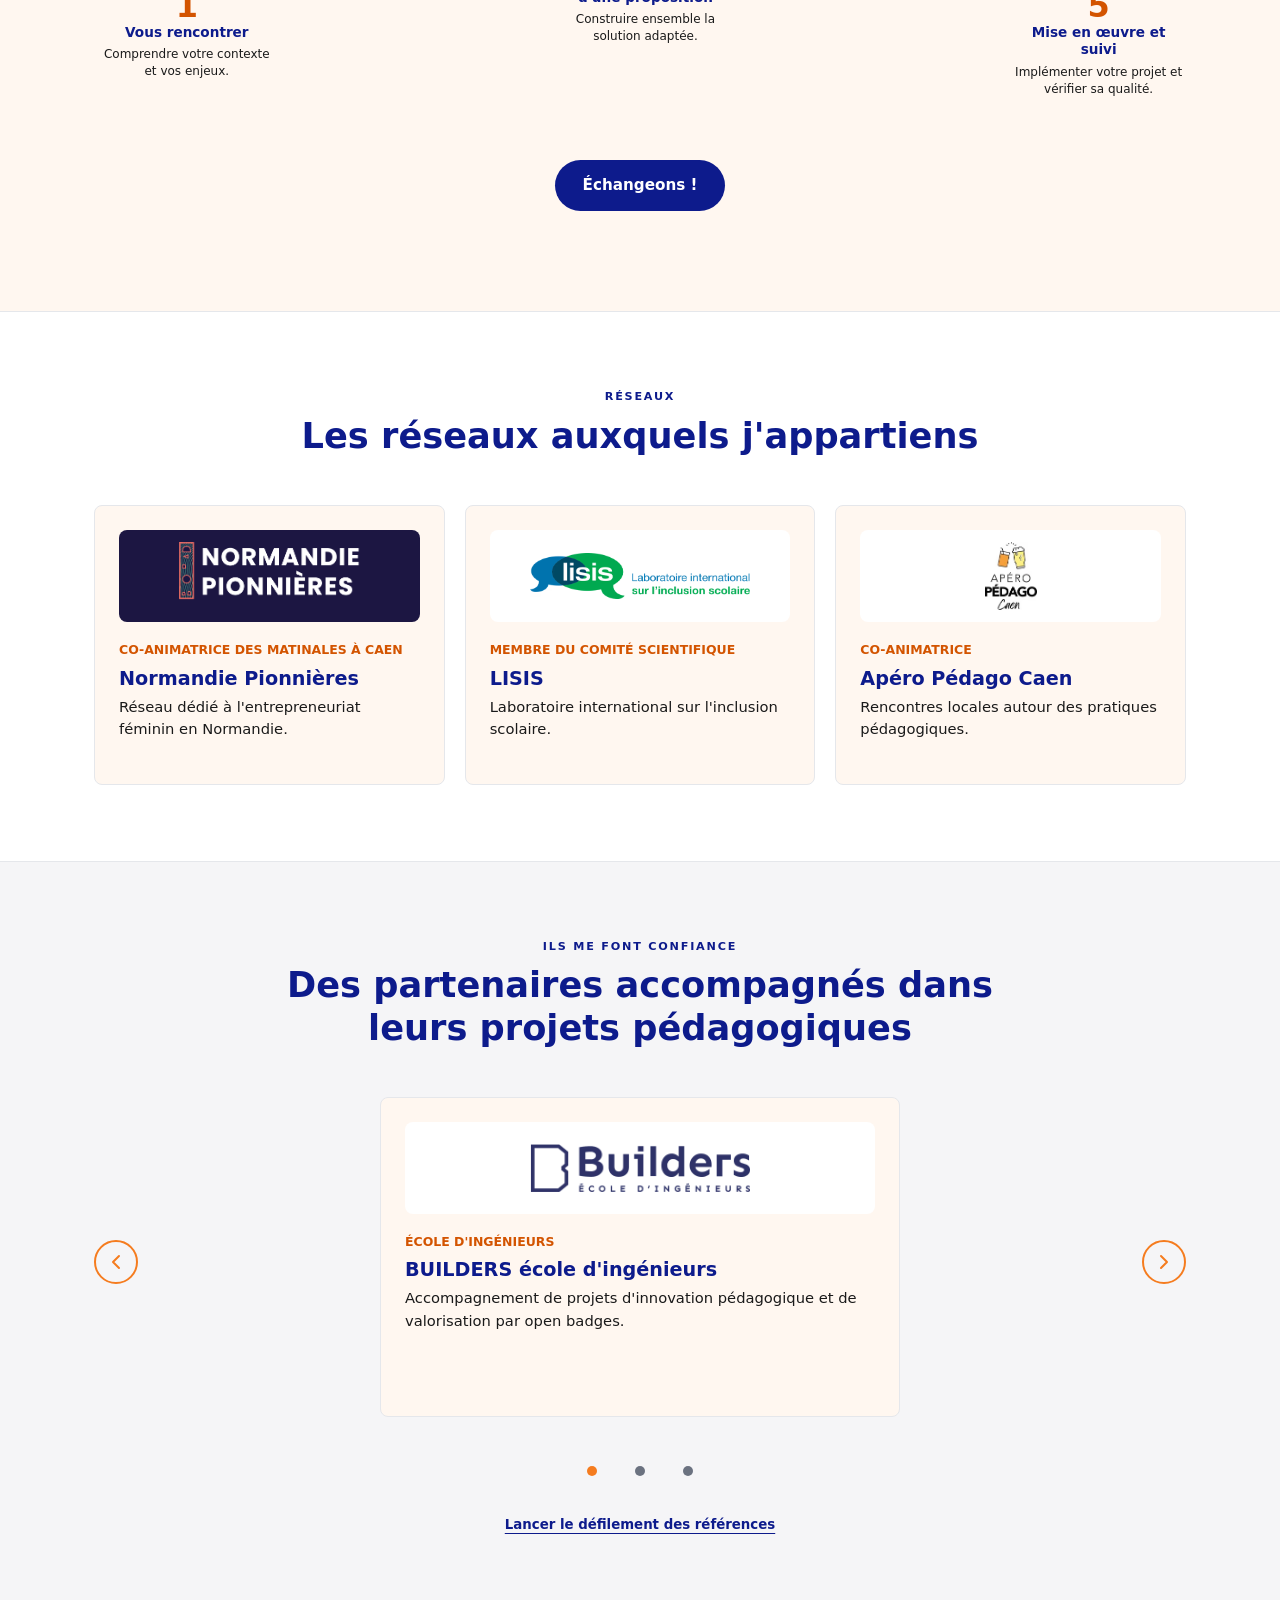
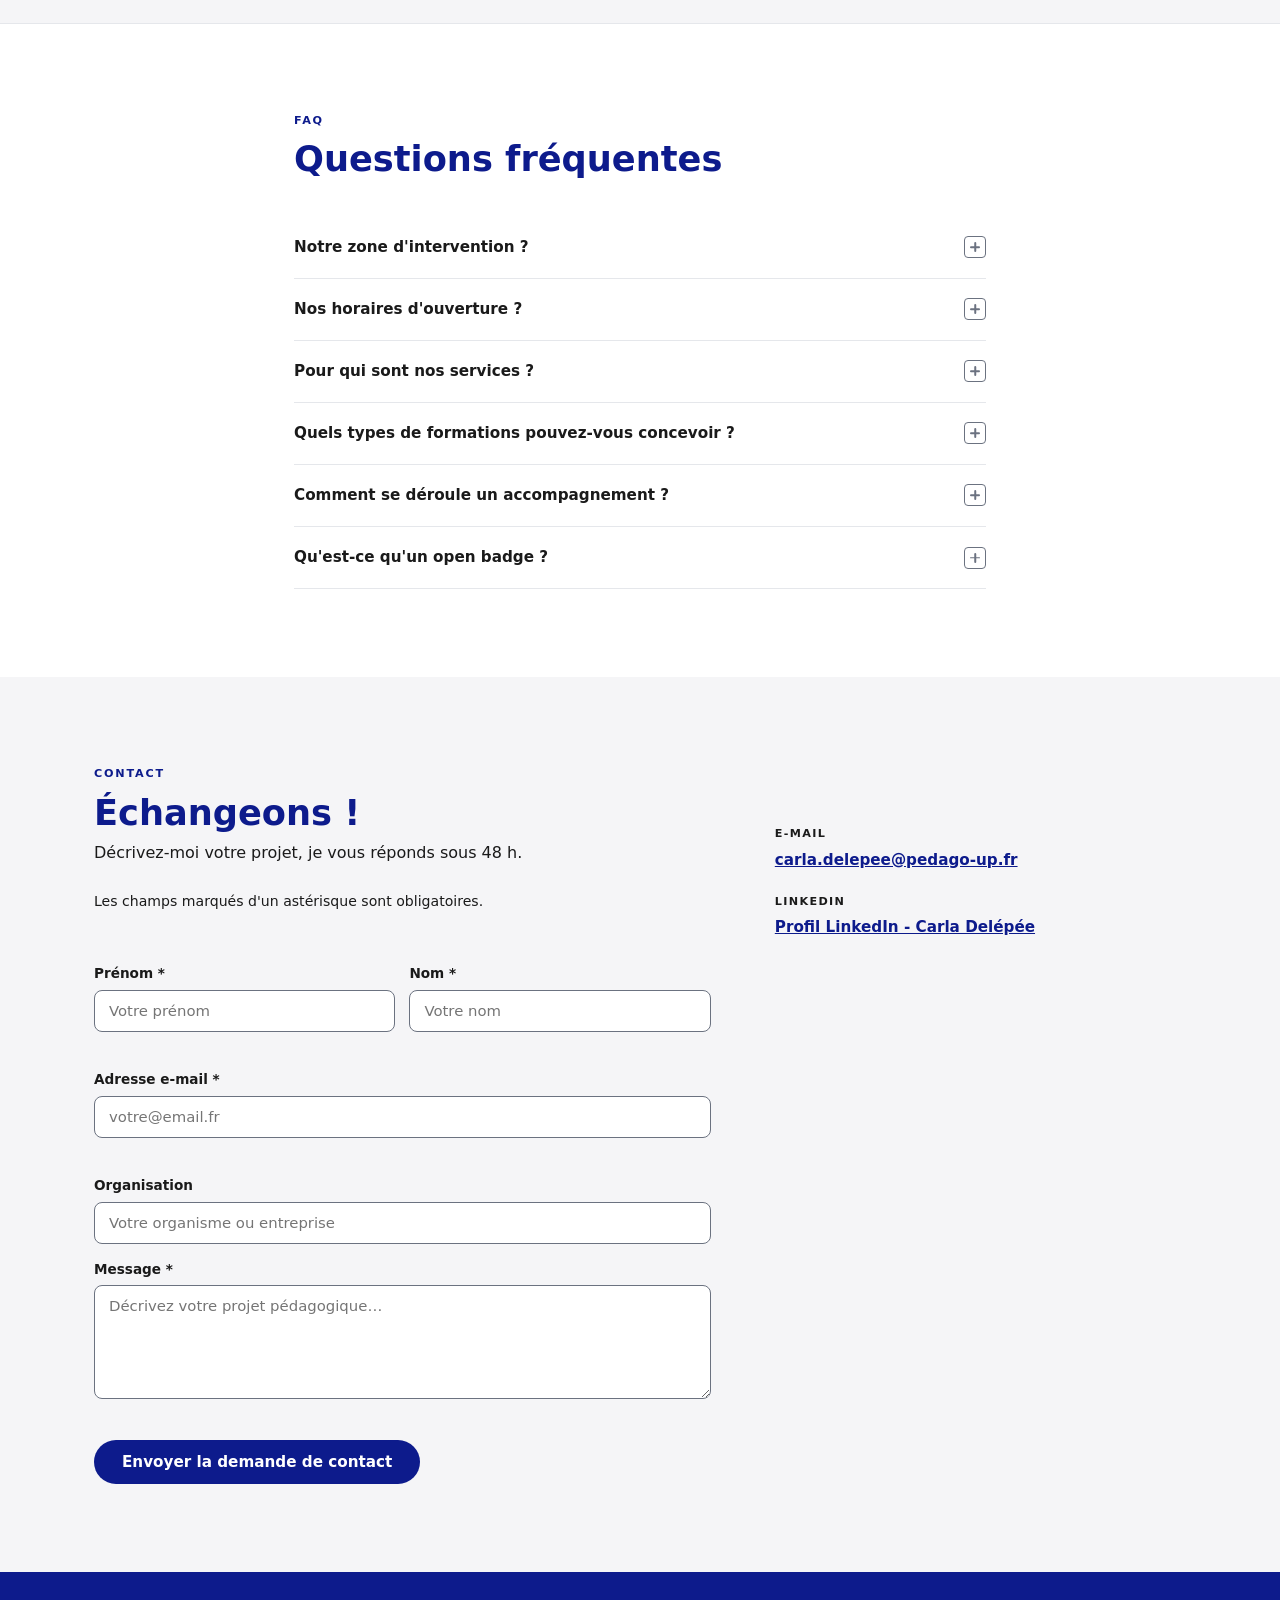
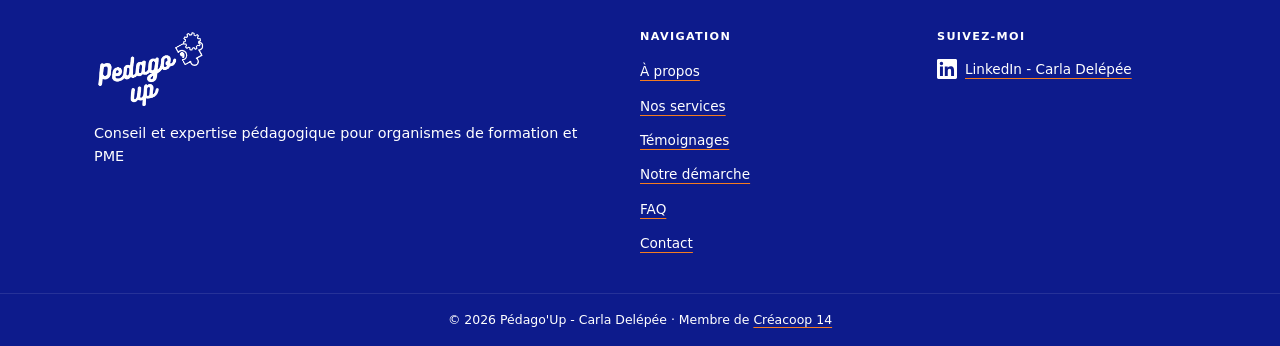
==== commit c942a85e: "Refactor: Simplifier la section "Réseaux" en grille statique responsive" ====
--- a/index.html
+++ b/index.html
@@ -313,72 +313,51 @@
     </section>
 
     <!-- ══════════════════════════════════════ 07 - RÉSEAUX ═════ -->
-    <section class="networks networks--banner" id="networks" aria-labelledby="networks-title">
+    <section class="networks networks--grid" id="networks" aria-labelledby="networks-title">
       <div class="container networks__inner">
         <div class="networks__header">
           <p class="section-label section-label--center">Réseaux</p>
           <h2 class="section-title" id="networks-title">Les réseaux auxquels j'appartiens</h2>
         </div>
 
-        <div class="networks__carousel">
-          <button class="testimonial-arrow networks__arrow networks__arrow--prev" type="button" id="networksPrev" aria-label="Réseau précédent" aria-controls="networksTrack">
-            <svg width="20" height="20" viewBox="0 0 20 20" fill="none" aria-hidden="true"><path d="M13 4l-6 6 6 6" stroke="currentColor" stroke-width="2" stroke-linecap="round" stroke-linejoin="round"/></svg>
-          </button>
-
-          <div class="networks__viewport" id="networksTrack" aria-live="off" aria-atomic="true">
-            <ul class="networks__list">
-              <li class="network-card active">
-                <a href="https://normandiepionnieres.fr/" target="_blank" rel="noopener noreferrer" aria-label="Normandie Pionnières - site externe">
-                  <span class="network-card__logo network-card__logo--dark">
-                    <img src="assets/normandiePionnieres.avif" alt="Normandie Pionnières" width="220" height="96" loading="lazy" decoding="async">
-                  </span>
-                  <span class="network-card__content">
-                    <span class="network-card__role">Co-animatrice des matinales à Caen</span>
-                    <span class="network-card__name">Normandie Pionnières</span>
-                    <span class="network-card__desc">Réseau dédié à l'entrepreneuriat féminin en Normandie.</span>
-                  </span>
-                </a>
-              </li>
-              <li class="network-card">
-                <a href="https://www.lisis.org/" target="_blank" rel="noopener noreferrer" aria-label="LISIS - site externe">
-                  <span class="network-card__logo">
-                    <img src="assets/lisis.avif" alt="LISIS" width="220" height="96" loading="lazy" decoding="async">
-                  </span>
-                  <span class="network-card__content">
-                    <span class="network-card__role">Membre du comité scientifique</span>
-                    <span class="network-card__name">LISIS</span>
-                    <span class="network-card__desc">Laboratoire international sur l'inclusion scolaire.</span>
-                  </span>
-                </a>
-              </li>
-              <li class="network-card">
-                <a href="https://www.linkedin.com/showcase/ap%C3%A9ro-p%C3%A9dago-caen/?viewAsMember=true" target="_blank" rel="noopener noreferrer" aria-label="Apéro Pédago Caen - page LinkedIn externe">
-                  <span class="network-card__logo">
-                    <img src="assets/aperoPedagoCaen.avif" alt="Apéro Pédago Caen" width="220" height="96" loading="lazy" decoding="async">
-                  </span>
-                  <span class="network-card__content">
-                    <span class="network-card__role">Co-animatrice</span>
-                    <span class="network-card__name">Apéro Pédago Caen</span>
-                    <span class="network-card__desc">Rencontres locales autour des pratiques pédagogiques.</span>
-                  </span>
-                </a>
-              </li>
-            </ul>
-          </div>
-
-          <button class="testimonial-arrow networks__arrow networks__arrow--next" type="button" id="networksNext" aria-label="Réseau suivant" aria-controls="networksTrack">
-            <svg width="20" height="20" viewBox="0 0 20 20" fill="none" aria-hidden="true"><path d="M7 4l6 6-6 6" stroke="currentColor" stroke-width="2" stroke-linecap="round" stroke-linejoin="round"/></svg>
-          </button>
-        </div>
-
-        <div class="testimonial-dots networks__dots" id="networksDots" role="group" aria-label="Navigation des réseaux">
-          <button class="dot active" type="button" data-index="0" aria-label="Afficher Normandie Pionnières" aria-pressed="true"></button>
-          <button class="dot" type="button" data-index="1" aria-label="Afficher LISIS" aria-pressed="false"></button>
-          <button class="dot" type="button" data-index="2" aria-label="Afficher Apéro Pédago Caen" aria-pressed="false"></button>
-        </div>
-        <button class="testimonial-toggle networks__toggle" id="networksToggle" type="button" aria-pressed="false">
-          Lancer le défilement des réseaux
-        </button>
+        <ul class="networks__list networks__list--grid">
+          <li class="network-card active">
+            <a href="https://normandiepionnieres.fr/" target="_blank" rel="noopener noreferrer" aria-label="Normandie Pionnières - site externe">
+              <span class="network-card__logo network-card__logo--dark">
+                <img src="assets/normandiePionnieres.avif" alt="Normandie Pionnières" width="220" height="96" loading="lazy" decoding="async">
+              </span>
+              <span class="network-card__content">
+                <span class="network-card__role">Co-animatrice des matinales à Caen</span>
+                <span class="network-card__name">Normandie Pionnières</span>
+                <span class="network-card__desc">Réseau dédié à l'entrepreneuriat féminin en Normandie.</span>
+              </span>
+            </a>
+          </li>
+          <li class="network-card active">
+            <a href="https://www.lisis.org/" target="_blank" rel="noopener noreferrer" aria-label="LISIS - site externe">
+              <span class="network-card__logo">
+                <img src="assets/lisis.avif" alt="LISIS" width="220" height="96" loading="lazy" decoding="async">
+              </span>
+              <span class="network-card__content">
+                <span class="network-card__role">Membre du comité scientifique</span>
+                <span class="network-card__name">LISIS</span>
+                <span class="network-card__desc">Laboratoire international sur l'inclusion scolaire.</span>
+              </span>
+            </a>
+          </li>
+          <li class="network-card active">
+            <a href="https://www.linkedin.com/showcase/ap%C3%A9ro-p%C3%A9dago-caen/?viewAsMember=true" target="_blank" rel="noopener noreferrer" aria-label="Apéro Pédago Caen - page LinkedIn externe">
+              <span class="network-card__logo">
+                <img src="assets/aperoPedagoCaen.avif" alt="Apéro Pédago Caen" width="220" height="96" loading="lazy" decoding="async">
+              </span>
+              <span class="network-card__content">
+                <span class="network-card__role">Co-animatrice</span>
+                <span class="network-card__name">Apéro Pédago Caen</span>
+                <span class="network-card__desc">Rencontres locales autour des pratiques pédagogiques.</span>
+              </span>
+            </a>
+          </li>
+        </ul>
       </div>
     </section>
 
--- a/css/style.css
+++ b/css/style.css
@@ -1088,71 +1088,28 @@
   margin: 10px auto 0;
 }
 
-.networks--banner {
-  padding: 60px 0;
-}
-
-.networks--banner .networks__header {
-  margin-bottom: 20px;
-}
-
-.networks--banner .networks__carousel {
-  width: 100vw;
-  margin-left: calc(50% - 50vw);
-  margin-right: calc(50% - 50vw);
-  padding: 0 clamp(16px, 4vw, 56px);
-}
-
-.networks--banner .networks__viewport {
-  min-height: 0;
-  overflow-x: auto;
-  overflow-y: hidden;
-  scroll-snap-type: x mandatory;
-  scrollbar-width: thin;
-  padding: 4px 0 8px;
-}
-
-.networks--banner .networks__list {
+.networks__list--grid {
   position: static;
-  display: flex;
-  gap: 18px;
-}
-
-.networks--banner .network-card,
-.networks--banner .network-card.active {
+  display: grid;
+  grid-template-columns: repeat(3, minmax(0, 1fr));
+  gap: 20px;
+}
+
+.networks--grid .network-card,
+.networks--grid .network-card.active {
   position: relative;
   inset: auto;
-  flex: 0 0 min(420px, calc(100vw - 128px));
   opacity: 1;
   visibility: visible;
   pointer-events: auto;
   transform: none;
   transition: none;
-  scroll-snap-align: center;
-}
-
-.networks--banner .network-card a {
+}
+
+.networks--grid .network-card a {
   width: 100%;
-  min-height: 220px;
-  gap: 14px;
-  padding: 18px;
-}
-
-.networks--banner .network-card__logo {
-  height: 74px;
-  padding: 10px;
-}
-
-.networks--banner .network-card__logo img {
-  max-height: 52px;
-}
-
-.networks--banner .network-card__name {
-  font-size: 1.08rem;
-}
-
-.networks--banner .network-card__desc {
-  font-size: .88rem;
+  height: 100%;
+  min-height: 280px;
 }
 
 .trusted {
@@ -1528,6 +1485,10 @@
     grid-template-columns: repeat(2, 1fr);
   }
 
+  .networks__list--grid {
+    grid-template-columns: repeat(2, minmax(0, 1fr));
+  }
+
   /* Roadmap : liste verticale sur tablette */
   .roadmap__track {
     height: auto;
@@ -1658,6 +1619,10 @@
     grid-template-columns: 1fr;
   }
 
+  .networks__list--grid {
+    grid-template-columns: 1fr;
+  }
+
   .networks {
     padding: 64px 0 40px;
   }
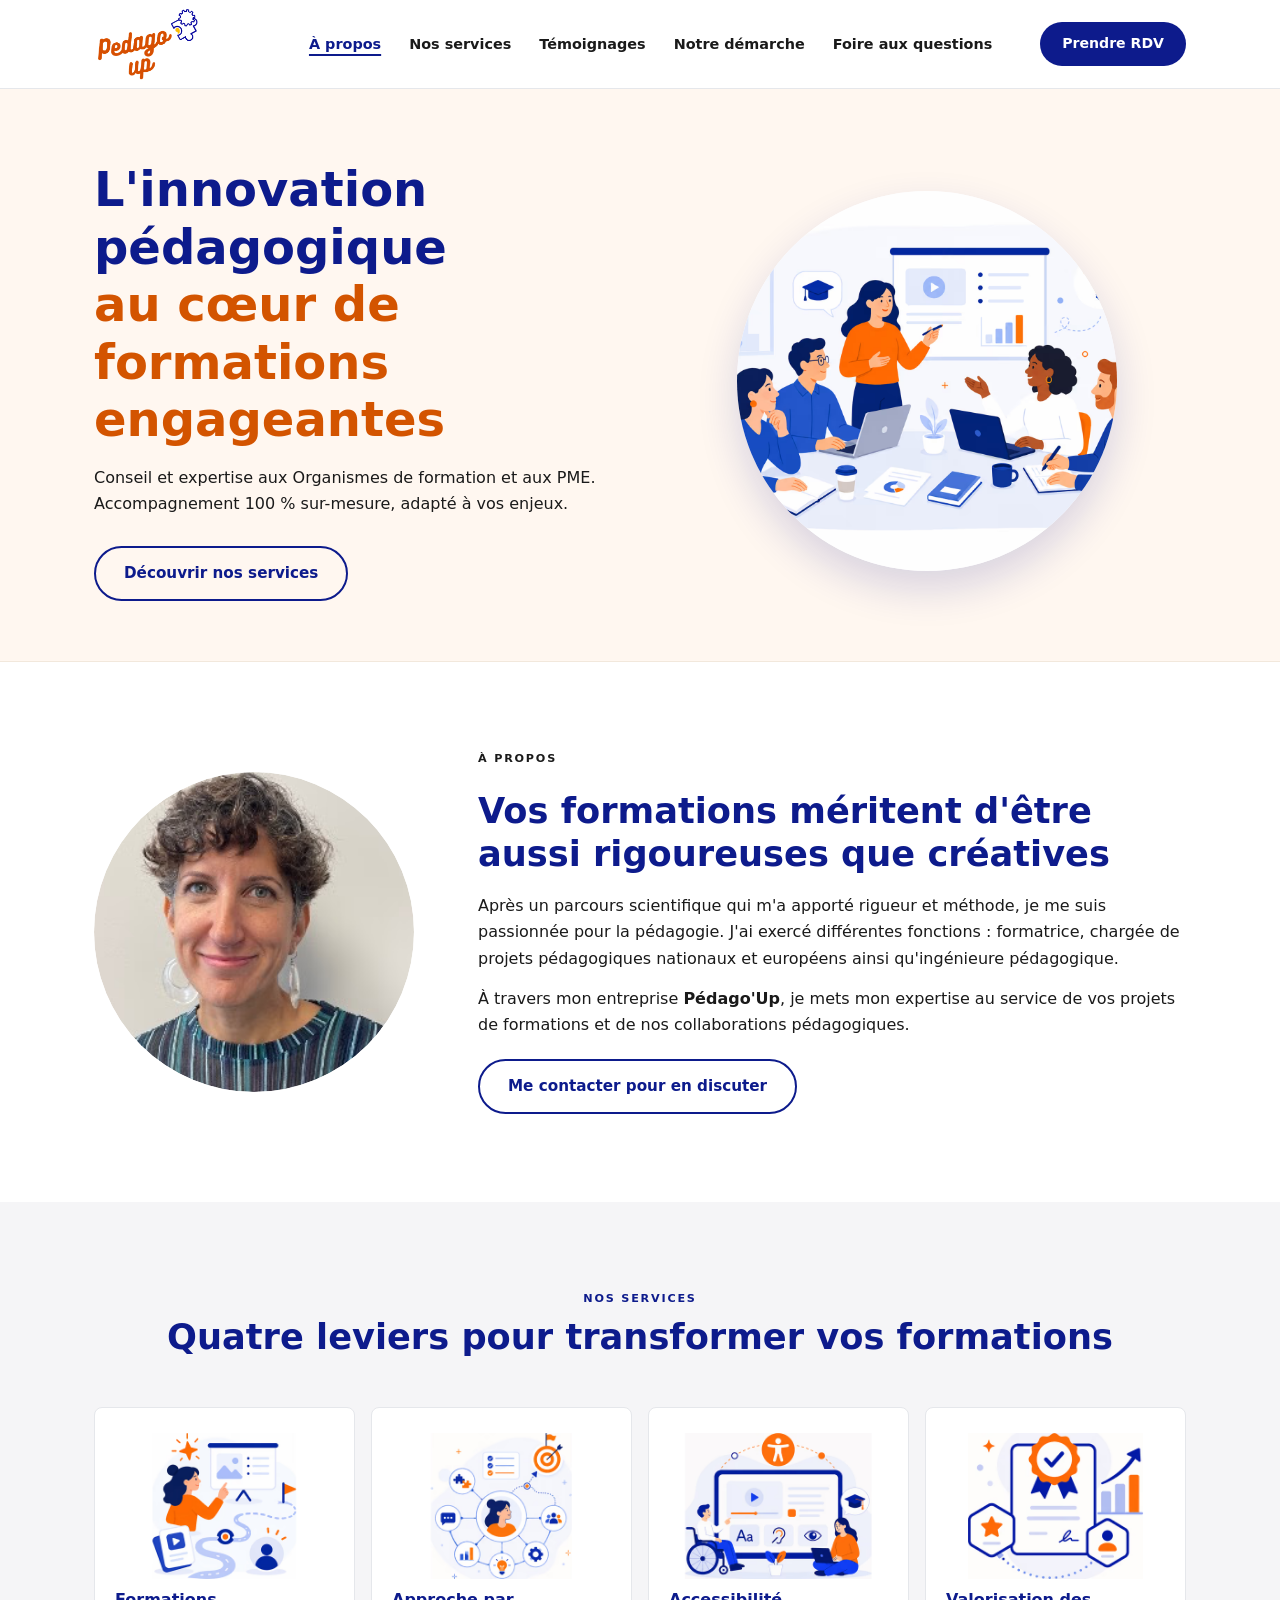
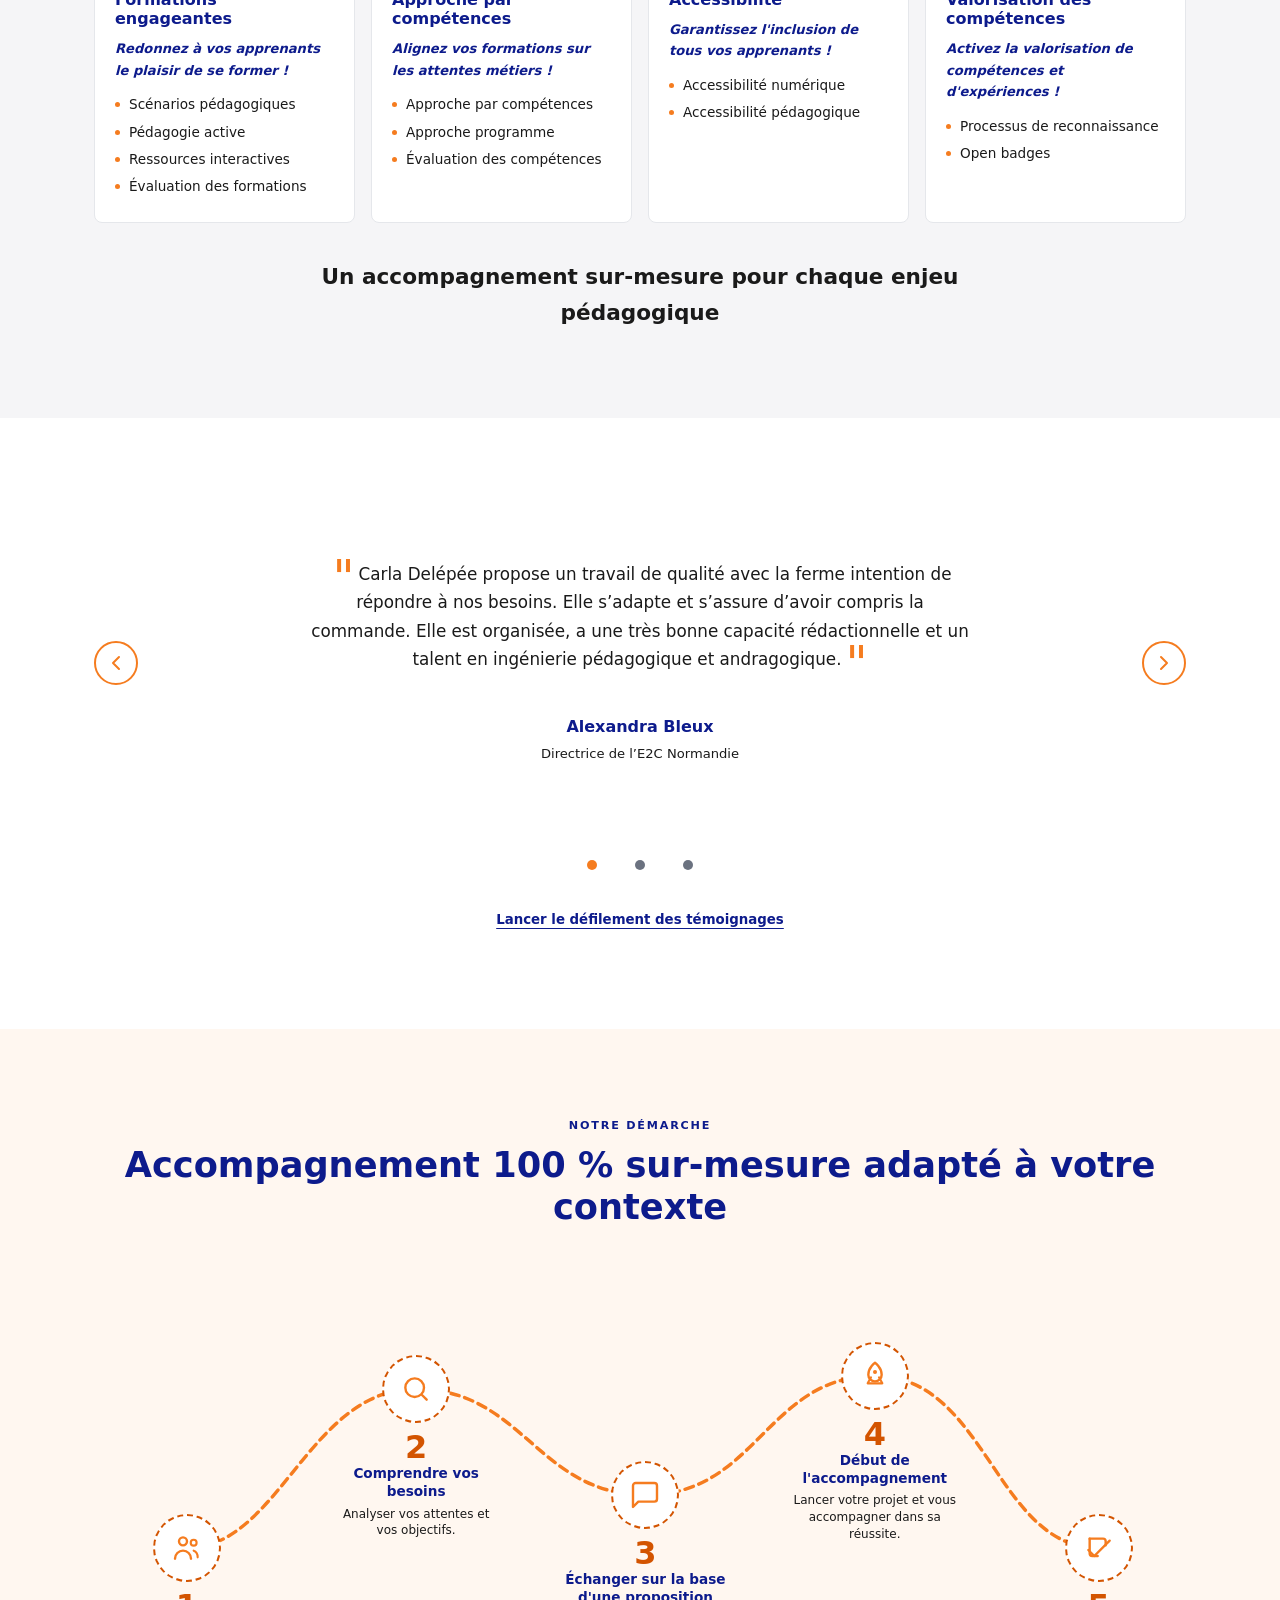
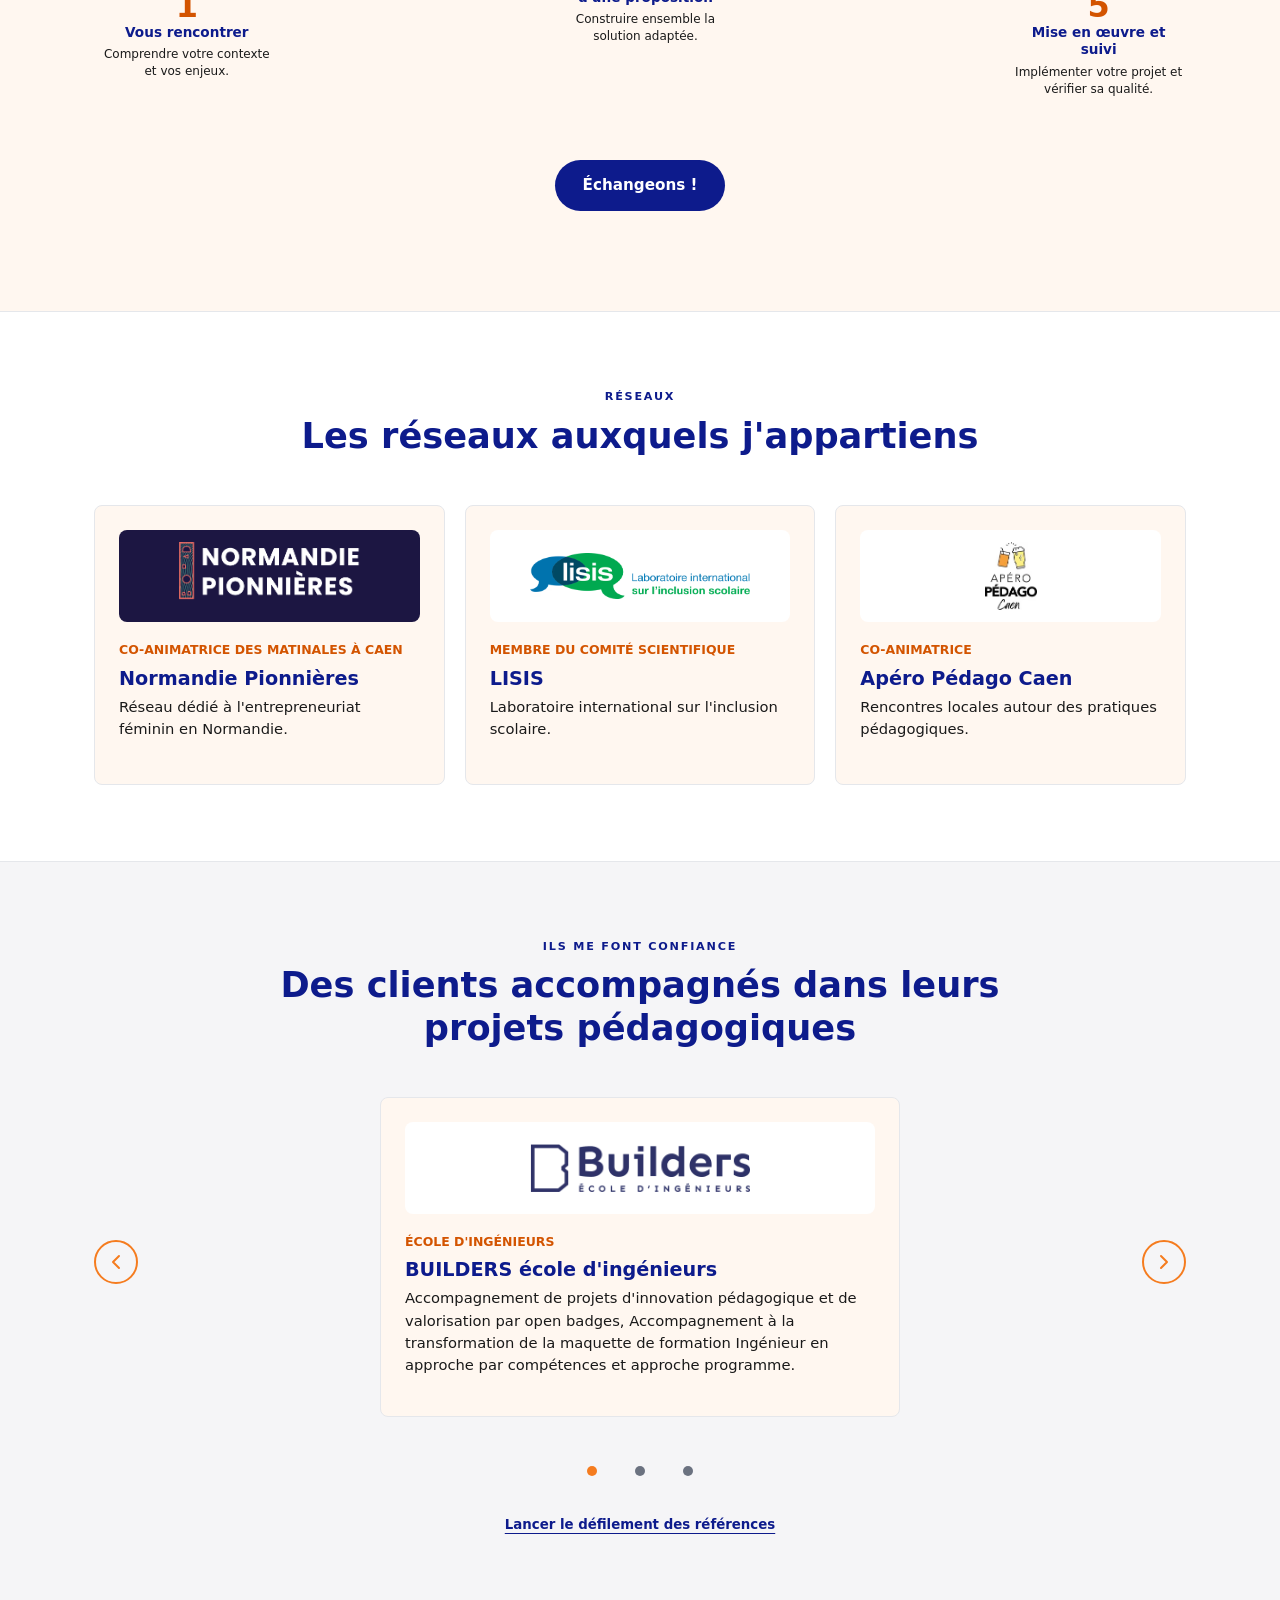
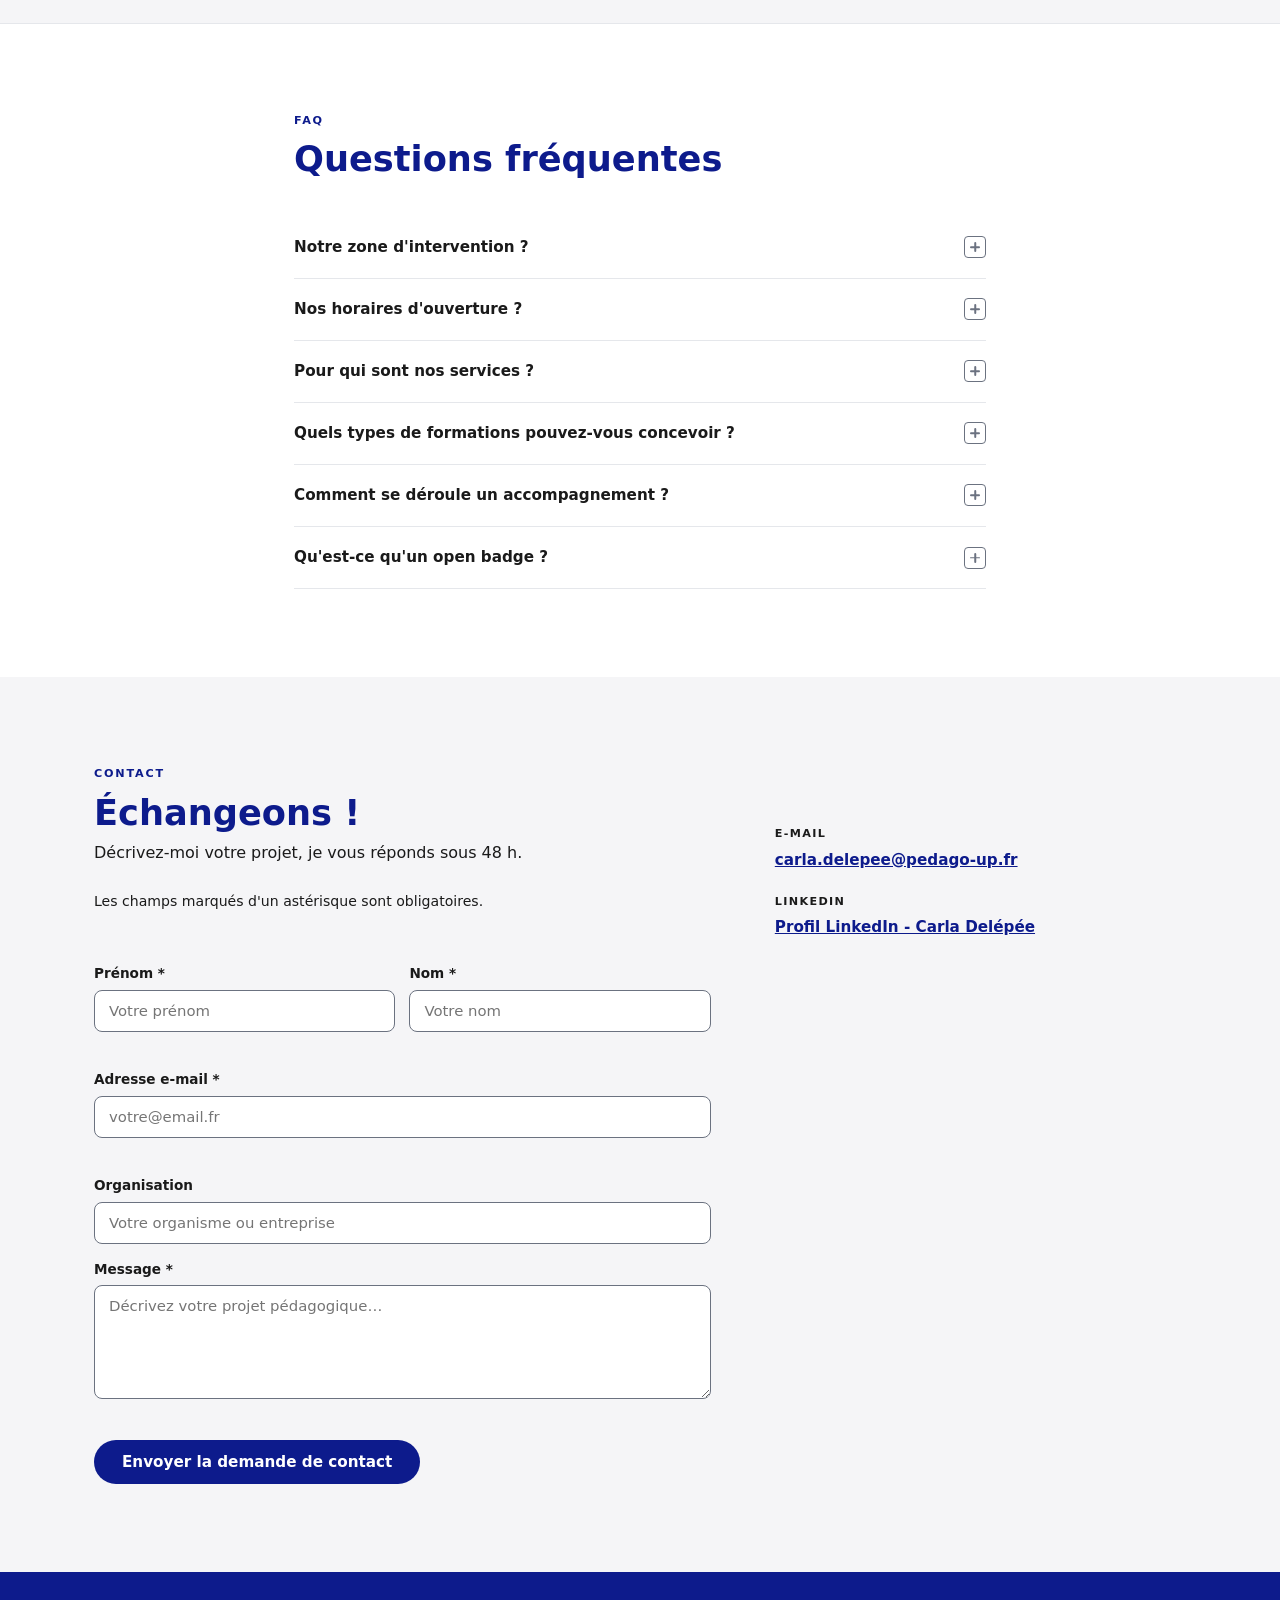
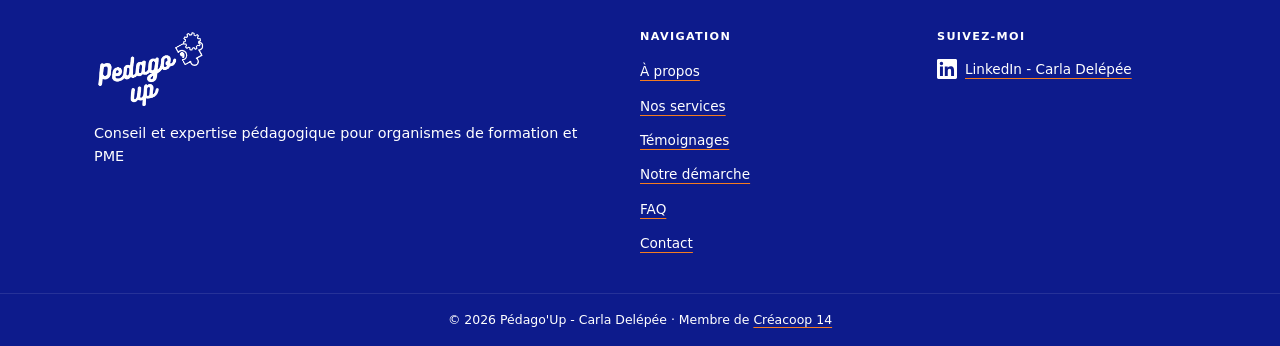
==== commit 04cbdb29: "Improve: text modification, add new images, and témoignage" ====
--- a/index.html
+++ b/index.html
@@ -1,597 +1,619 @@
 <!DOCTYPE html>
 <html lang="fr-FR">
-<head>
-  <meta charset="UTF-8">
-  <meta name="viewport" content="width=device-width, initial-scale=1.0">
-  <title>Pédago'Up - Ingénierie pédagogique et e-learning</title>
-  <link rel="stylesheet" href="css/style.css">
-</head>
-<body>
-
-  <!-- ── Lien d'évitement (RGAA) ──────────────────────────── -->
-  <a href="#presentation" class="skip-link">Aller à la section À propos</a>
-
-  <!-- ═══════════════════════════════════════ 01 - NAVBAR ═══ -->
-  <header class="navbar" id="top">
-    <div class="navbar__inner container">
-      <a href="#top" class="navbar__logo" aria-label="Pédago'Up - Retour en haut de page">
-        <img src="assets/logo_trim.avif" alt="Pédago'Up" class="logo-img" width="420" height="305">
-      </a>
-      <nav class="navbar__nav" id="nav-menu" aria-label="Navigation principale">
-        <ul>
-          <li><a href="#presentation">À propos</a></li>
-          <li><a href="#solutions">Nos services</a></li>
-          <li><a href="#testimonials">Témoignages</a></li>
-          <li><a href="#roadmap">Notre démarche</a></li>
-          <li><a href="#faq">Foire aux questions</a></li>
-        </ul>
-      </nav>
-      <a href="#contact" class="btn btn--dark navbar__cta">Prendre RDV</a>
-      <button class="navbar__burger" id="burger" aria-label="Ouvrir le menu de navigation" aria-expanded="false" aria-controls="nav-menu">
-        <span aria-hidden="true"></span>
-        <span aria-hidden="true"></span>
-        <span aria-hidden="true"></span>
-      </button>
-    </div>
-  </header>
-
-  <!-- ═══════════════════════════════════ CONTENU PRINCIPAL ══ -->
-  <main id="contenu-principal" tabindex="-1">
-
-    <!-- ════════════════════════════════════ 02 - HERO ════════ -->
-    <section class="hero" aria-labelledby="hero-title">
-      <div class="container hero__inner">
-        <div class="hero__content">
-          <h1 class="hero__title" id="hero-title">
-            L'innovation pédagogique
-            <span class="accent">au cœur de formations engageantes</span>
-          </h1>
-          <p class="hero__sub">Conseil et expertise aux Organismes de formation et aux PME. Accompagnement 100&nbsp;% sur-mesure, adapté à vos enjeux.</p>
-          <div class="hero__ctas">
-            <a href="#solutions" class="btn btn--outline">Découvrir nos services</a>
-          </div>
-        </div>
-        <div class="hero__visual">
-          <div class="hero-portrait">
-            <img
-              src="assets/illustrationFormation.avif"
-              alt=""
-              width="400"
-              height="400">
-          </div>
-        </div>
-      </div>
-    </section>
-
-    <!-- ══════════════════════════════════ 03 - PRÉSENTATION ══ -->
-    <section class="presentation" id="presentation" aria-labelledby="presentation-title">
-      <div class="container presentation__inner">
-        <div class="presentation__photo">
-          <div class="photo-frame">
-            <img
-              src="assets/1763549697758.avif"
-              alt="Portrait illustré de Carla Delépée, ingénieure pédagogique et fondatrice de Pédago'Up"
-              width="400"
-              height="400">
-          </div>
-        </div>
-        <div class="presentation__text">
-          <p class="section-label">À propos</p>
-          <h2 id="presentation-title">Vos formations méritent d'être aussi rigoureuses que créatives</h2>
-          <p>Après un parcours scientifique qui m'a apporté rigueur et méthode, je me suis passionnée pour la pédagogie. J'ai exercé différentes fonctions&nbsp;: formatrice, chargée de projets pédagogiques nationaux et européens ainsi qu'ingénieure pédagogique.</p>
-          <p>À travers mon entreprise <strong>Pédago'Up</strong>, je mets mon expertise au service de vos projets de formations et de nos collaborations pédagogiques.</p>
-          <a href="#contact" class="btn btn--outline">Me contacter pour en discuter</a>
-        </div>
-      </div>
-    </section>
-
-    <!-- ════════════════════════════════════ 04 - SOLUTIONS ══ -->
-    <section class="solutions" id="solutions" aria-labelledby="solutions-title">
-      <div class="container">
-        <p class="section-label section-label--center">Nos services</p>
-        <h2 class="section-title" id="solutions-title">Quatre leviers pour transformer vos formations</h2>
-        <ul class="solutions__grid">
-
-          <li class="solution-card" tabindex="0" aria-labelledby="service-formations-title">
-            <div class="solution-card__icon solution-card__icon--image">
-              <img src="assets/formationsEngageantes.avif" alt="" aria-hidden="true" width="480" height="320" loading="lazy" decoding="async">
-            </div>
-            <h3 id="service-formations-title">Formations engageantes</h3>
-            <p class="solution-card__tagline">Redonnez à vos apprenants le plaisir de se former&nbsp;!</p>
-            <ul>
-              <li>Scénarios pédagogiques</li>
-              <li>Pédagogie active</li>
-              <li>Évaluation des formations</li>
-              <li>Ressources interactives</li>
-            </ul>
-          </li>
-
-          <li class="solution-card" tabindex="0" aria-labelledby="service-competences-title">
-            <div class="solution-card__icon solution-card__icon--image">
-              <img src="assets/approcheParCompetences.avif" alt="" aria-hidden="true" width="480" height="320" loading="lazy" decoding="async">
-            </div>
-            <h3 id="service-competences-title">Approche par compétences</h3>
-            <p class="solution-card__tagline">Alignez vos formations sur les attentes métiers&nbsp;!</p>
-            <ul>
-              <li>Approche par compétences</li>
-              <li>Approche programme</li>
-              <li>Évaluation des compétences</li>
-            </ul>
-          </li>
-
-          <li class="solution-card" tabindex="0" aria-labelledby="service-accessibilite-title">
-            <div class="solution-card__icon solution-card__icon--image">
-              <img src="assets/accessibilite.avif" alt="" aria-hidden="true" width="480" height="320" loading="lazy" decoding="async">
-            </div>
-            <h3 id="service-accessibilite-title">Accessibilité</h3>
-            <p class="solution-card__tagline">Garantissez l'inclusion de tous vos apprenants&nbsp;!</p>
-            <ul>
-              <li>Accessibilité numérique</li>
-              <li>Accessibilité pédagogique</li>
-            </ul>
-          </li>
-
-          <li class="solution-card" tabindex="0" aria-labelledby="service-valorisation-title">
-            <div class="solution-card__icon solution-card__icon--image">
-              <img src="assets/valorisationDesCompetences.avif" alt="" aria-hidden="true" width="480" height="320" loading="lazy" decoding="async">
-            </div>
-            <h3 id="service-valorisation-title">Valorisation des compétences</h3>
-            <p class="solution-card__tagline">Activez la valorisation de compétences et d'expériences&nbsp;!</p>
-            <ul>
-              <li>Processus de reconnaissance</li>
-              <li>Open badges</li>
-            </ul>
-          </li>
-
-        </ul>
-        <p class="section-sub solutions__sub">Un accompagnement sur-mesure pour chaque enjeu pédagogique</p>
-      </div>
-    </section>
-
-    <!-- ════════════════════════════════════ 05 - TÉMOIGNAGES ═ -->
-    <section class="testimonials" id="testimonials" aria-labelledby="testimonials-title">
-      <div class="container">
-        <h2 class="sr-only" id="testimonials-title">Témoignages clients</h2>
-        <div class="testimonial-nav">
-          <button class="testimonial-arrow testimonial-arrow--prev" id="testimonialPrev" type="button" aria-label="Témoignage précédent">
-            <svg width="20" height="20" viewBox="0 0 20 20" fill="none" aria-hidden="true"><path d="M13 4l-6 6 6 6" stroke="currentColor" stroke-width="2" stroke-linecap="round" stroke-linejoin="round"/></svg>
-          </button>
-          <div class="testimonial-slider" id="testimonialSlider" aria-live="off" aria-atomic="true">
-
-          <figure class="testimonial-slide active">
-            <blockquote>
-              <p><span class="testimonial__quote-mark--open" aria-hidden="true">"</span>Carla Delépée propose un travail de qualité avec la ferme intention de répondre à nos besoins. Elle s’adapte et s’assure d’avoir compris la commande. Elle est organisée, a une très bonne capacité rédactionnelle et un talent en ingénierie pédagogique et andragogique.<span class="testimonial__quote-mark--close" aria-hidden="true">"</span></p>
-            </blockquote>
-            <figcaption>
-              <div>
-                <cite>Alexandra Bleux</cite>
-                <span>Directrice de l’E2C Normandie</span>
-              </div>
-            </figcaption>
-          </figure>
-
-          <figure class="testimonial-slide" aria-hidden="true">
-            <blockquote>
-              <p><span class="testimonial__quote-mark--open" aria-hidden="true">"</span>Carla Delépée a accompagné l’équipe pédagogique dans l’organisation de deux événements IDDI25 et CAP’25. Elle a aussi pris en charge la valorisation par Open Badges : définition des compétences visées, création des badges et formation des utilisateurs. Je recommande vivement Carla pour son professionnalisme, son sérieux et son efficacité. J’ai pu observer son excellence académique, sa faculté d’adaptation, ainsi que sa capacité remarquable à résoudre des problèmes complexes. <span class="testimonial__quote-mark--close" aria-hidden="true">"</span></p>
-            </blockquote>
-            <figcaption>
-              <div>
-                <cite>Marie Bagieu</cite>
-                <span>Directrice de l’Innovation Pédagogique à BUILDERS école d’ingénieurs</span>
-              </div>
-            </figcaption>
-          </figure>
-
-          <figure class="testimonial-slide" aria-hidden="true">
-            <blockquote>
-              <p><span class="testimonial__quote-mark--open" aria-hidden="true">"</span>Un accompagnement sur-mesure qui a réellement aligné nos formations sur les attentes terrain. La démarche par compétences a tout changé. <span class="testimonial__quote-mark--close" aria-hidden="true">"</span></p>
-            </blockquote>
-            <figcaption>
-              <div>
-                <cite>Jean-Pierre Martin</cite>
-                <span>Directeur pédagogique, Centre de formation</span>
-              </div>
-            </figcaption>
-          </figure>
-
-        </div>
-          <button class="testimonial-arrow testimonial-arrow--next" id="testimonialNext" type="button" aria-label="Témoignage suivant">
-            <svg width="20" height="20" viewBox="0 0 20 20" fill="none" aria-hidden="true"><path d="M7 4l6 6-6 6" stroke="currentColor" stroke-width="2" stroke-linecap="round" stroke-linejoin="round"/></svg>
-          </button>
-        </div>
-        <div class="testimonial-dots" id="testimonialDots" role="group" aria-label="Navigation des témoignages">
-          <button class="dot active" data-index="0" aria-label="Afficher le témoignage 1 sur 3" aria-pressed="true"></button>
-          <button class="dot" data-index="1" aria-label="Afficher le témoignage 2 sur 3" aria-pressed="false"></button>
-          <button class="dot" data-index="2" aria-label="Afficher le témoignage 3 sur 3" aria-pressed="false"></button>
-        </div>
-        <button class="testimonial-toggle" id="testimonialToggle" type="button" aria-pressed="false">
-          Mettre en pause les témoignages
-        </button>
-      </div>
-    </section>
-
-    <!-- ════════════════════════════════════ 06 - ROADMAP ══════ -->
-    <section class="roadmap" id="roadmap" aria-labelledby="roadmap-title">
-      <div class="container">
-        <p class="section-label section-label--center">Notre démarche</p>
-        <h2 class="section-title" id="roadmap-title" tabindex="0">Accompagnement 100&nbsp;% sur-mesure adapté à votre contexte</h2>
-
-        <div class="roadmap__track">
-          <svg class="roadmap__wave" viewBox="0 0 1120 440" preserveAspectRatio="none" aria-hidden="true">
-            <path d="M 95 272 C 190 272 220 113 330 113 C 440 113 455 219 566 219 C 680 219 690 100 801 100 C 915 100 925 272 1030 272"
-                  stroke="#F57C1F" stroke-width="3.5" fill="none"
-                  stroke-dasharray="9 6" stroke-linecap="round"/>
-          </svg>
-
-          <ol class="roadmap__steps" aria-label="Les 5 étapes de la démarche">
-
-            <li class="roadmap__step" style="left:8.5%;top:54%" tabindex="0" aria-describedby="roadmap-popover-1">
-              <div class="step-icon" aria-hidden="true">
-                <svg viewBox="0 0 24 24" fill="none">
-                  <circle cx="9" cy="7" r="3" stroke="#F57C1F" stroke-width="1.8"/>
-                  <path d="M3 20c0-3.3 2.7-6 6-6s6 2.7 6 6" stroke="#F57C1F" stroke-width="1.8" stroke-linecap="round"/>
-                  <circle cx="17" cy="8" r="2.2" stroke="#F57C1F" stroke-width="1.6"/>
-                  <path d="M20 19c0-2.8-1.4-4.5-3-5" stroke="#F57C1F" stroke-width="1.6" stroke-linecap="round"/>
-                </svg>
-              </div>
-              <div class="step-body">
-                <div class="step-num" aria-hidden="true">1</div>
-                <h3 class="step-title">Vous rencontrer</h3>
-                <p class="step-desc">Comprendre votre contexte et vos enjeux.</p>
-              </div>
-              <div class="roadmap__popover" id="roadmap-popover-1" role="tooltip">Premier échange pour poser le cadre : public concerné, contexte métier, contraintes, ressources déjà disponibles et niveau d'accompagnement attendu.</div>
-            </li>
-
-            <li class="roadmap__step" style="left:29.5%;top:18%" tabindex="0" aria-describedby="roadmap-popover-2">
-              <div class="step-icon" aria-hidden="true">
-                <svg viewBox="0 0 24 24" fill="none">
-                  <circle cx="11" cy="11" r="7" stroke="#F57C1F" stroke-width="1.8"/>
-                  <path d="M20 20l-3.5-3.5" stroke="#F57C1F" stroke-width="1.8" stroke-linecap="round"/>
-                </svg>
-              </div>
-              <div class="step-body">
-                <div class="step-num" aria-hidden="true">2</div>
-                <h3 class="step-title">Comprendre vos besoins</h3>
-                <p class="step-desc">Analyser vos attentes et vos objectifs.</p>
-              </div>
-              <div class="roadmap__popover" id="roadmap-popover-2" role="tooltip">Analyse structurée: compétences à développer, modalités possibles, points d'accessibilité, outils de diffusion et critères de réussite.</div>
-            </li>
-
-            <li class="roadmap__step" style="left:50.5%;top:42%" tabindex="0" aria-describedby="roadmap-popover-3">
-              <div class="step-icon" aria-hidden="true">
-                <svg viewBox="0 0 24 24" fill="none">
-                  <path d="M21 15a2 2 0 0 1-2 2H7l-4 4V5a2 2 0 0 1 2-2h14a2 2 0 0 1 2 2z" stroke="#F57C1F" stroke-width="1.8" stroke-linejoin="round"/>
-                </svg>
-              </div>
-              <div class="step-body">
-                <div class="step-num" aria-hidden="true">3</div>
-                <h3 class="step-title">Échanger sur la base d'une proposition</h3>
-                <p class="step-desc">Construire ensemble la solution adaptée.</p>
-              </div>
-              <div class="roadmap__popover" id="roadmap-popover-3" role="tooltip">Restitution d'une recommandation claire : périmètre, livrables, jalons, formats pédagogiques, organisation de la production et points de décision.</div>
-            </li>
-
-            <li class="roadmap__step" style="left:71.5%;top:15%" tabindex="0" aria-describedby="roadmap-popover-4">
-              <div class="step-icon" aria-hidden="true">
-                <svg viewBox="0 0 24 24" fill="none">
-                  <path d="M12 2s5 3.5 5 9a5 5 0 0 1-10 0c0-5.5 5-9 5-9z" stroke="#F57C1F" stroke-width="1.8" stroke-linejoin="round"/>
-                  <path d="M9 13l-2.5 4.5h11L15 13" stroke="#F57C1F" stroke-width="1.6" stroke-linecap="round" stroke-linejoin="round"/>
-                  <circle cx="12" cy="9" r="1.5" fill="#F57C1F"/>
-                </svg>
-              </div>
-              <div class="step-body">
-                <div class="step-num" aria-hidden="true">4</div>
-                <h3 class="step-title">Début de l'accompagnement</h3>
-                <p class="step-desc">Lancer votre projet et vous accompagner dans sa réussite.</p>
-              </div>
-              <div class="roadmap__popover" id="roadmap-popover-4" role="tooltip">Conception des supports, coordination avec vos experts, ajustements terrain et transfert aux équipes.</div>
-            </li>
-
-            <li class="roadmap__step" style="left:92%;top:54%" tabindex="0" aria-describedby="roadmap-popover-5">
-              <div class="step-icon" aria-hidden="true">
-                <svg viewBox="0 0 24 24" fill="none">
-                  <path d="M4 13.5l4.5 4.5L20 6.5" stroke="#F57C1F" stroke-width="1.8" stroke-linecap="round" stroke-linejoin="round"/>
-                  <path d="M5 5h10a2 2 0 0 1 2 2v3" stroke="#F57C1F" stroke-width="1.8" stroke-linecap="round" stroke-linejoin="round"/>
-                  <path d="M5 5v11a2 2 0 0 0 2 2h4" stroke="#F57C1F" stroke-width="1.8" stroke-linecap="round" stroke-linejoin="round"/>
-                </svg>
-              </div>
-              <div class="step-body">
-                <div class="step-num" aria-hidden="true">5</div>
-                <h3 class="step-title">Mise en œuvre et suivi</h3>
-                <p class="step-desc">Implémenter votre projet et vérifier sa qualité.</p>
-              </div>
-              <div class="roadmap__popover" id="roadmap-popover-5" role="tooltip">Veille au bon déroulement, évaluation de l'efficacité du dispositif pour une amélioration continue, recueil de vos retours sur l'accompagnement.</div>
-            </li>
-
-          </ol>
-        </div>
-
-        <div class="roadmap__cta">
-          <a href="#contact" class="btn btn--primary" aria-label="Échangeons - accéder au formulaire de contact">Échangeons&nbsp;!</a>
-        </div>
-      </div>
-    </section>
-
-    <!-- ══════════════════════════════════════ 07 - RÉSEAUX ═════ -->
-    <section class="networks networks--grid" id="networks" aria-labelledby="networks-title">
-      <div class="container networks__inner">
-        <div class="networks__header">
-          <p class="section-label section-label--center">Réseaux</p>
-          <h2 class="section-title" id="networks-title">Les réseaux auxquels j'appartiens</h2>
-        </div>
-
-        <ul class="networks__list networks__list--grid">
-          <li class="network-card active">
-            <a href="https://normandiepionnieres.fr/" target="_blank" rel="noopener noreferrer" aria-label="Normandie Pionnières - site externe">
-              <span class="network-card__logo network-card__logo--dark">
-                <img src="assets/normandiePionnieres.avif" alt="Normandie Pionnières" width="220" height="96" loading="lazy" decoding="async">
-              </span>
-              <span class="network-card__content">
-                <span class="network-card__role">Co-animatrice des matinales à Caen</span>
-                <span class="network-card__name">Normandie Pionnières</span>
-                <span class="network-card__desc">Réseau dédié à l'entrepreneuriat féminin en Normandie.</span>
-              </span>
-            </a>
-          </li>
-          <li class="network-card active">
-            <a href="https://www.lisis.org/" target="_blank" rel="noopener noreferrer" aria-label="LISIS - site externe">
-              <span class="network-card__logo">
-                <img src="assets/lisis.avif" alt="LISIS" width="220" height="96" loading="lazy" decoding="async">
-              </span>
-              <span class="network-card__content">
-                <span class="network-card__role">Membre du comité scientifique</span>
-                <span class="network-card__name">LISIS</span>
-                <span class="network-card__desc">Laboratoire international sur l'inclusion scolaire.</span>
-              </span>
-            </a>
-          </li>
-          <li class="network-card active">
-            <a href="https://www.linkedin.com/showcase/ap%C3%A9ro-p%C3%A9dago-caen/?viewAsMember=true" target="_blank" rel="noopener noreferrer" aria-label="Apéro Pédago Caen - page LinkedIn externe">
-              <span class="network-card__logo">
-                <img src="assets/aperoPedagoCaen.avif" alt="Apéro Pédago Caen" width="220" height="96" loading="lazy" decoding="async">
-              </span>
-              <span class="network-card__content">
-                <span class="network-card__role">Co-animatrice</span>
-                <span class="network-card__name">Apéro Pédago Caen</span>
-                <span class="network-card__desc">Rencontres locales autour des pratiques pédagogiques.</span>
-              </span>
-            </a>
-          </li>
-        </ul>
-      </div>
-    </section>
-
-    <!-- ═══════════════════════════════ 08 - CONFIANCE ════════ -->
-    <section class="networks trusted" id="trusted" aria-labelledby="trusted-title">
-      <div class="container networks__inner">
-        <div class="networks__header">
-          <p class="section-label section-label--center">Ils me font confiance</p>
-          <h2 class="section-title" id="trusted-title">Des partenaires accompagnés dans leurs projets pédagogiques</h2>
-        </div>
-
-        <div class="networks__carousel">
-          <button class="testimonial-arrow networks__arrow networks__arrow--prev" type="button" id="trustedPrev" aria-label="Référence précédente" aria-controls="trustedTrack">
-            <svg width="20" height="20" viewBox="0 0 20 20" fill="none" aria-hidden="true"><path d="M13 4l-6 6 6 6" stroke="currentColor" stroke-width="2" stroke-linecap="round" stroke-linejoin="round"/></svg>
-          </button>
-
-          <div class="networks__viewport" id="trustedTrack" aria-live="off" aria-atomic="true">
-            <ul class="networks__list">
-              <li class="network-card active">
-                <a href="https://builders-ingenieurs.fr/" target="_blank" rel="noopener noreferrer" aria-label="BUILDERS école d'ingénieurs - site externe">
-                  <span class="network-card__logo">
-                    <img src="assets/builders.avif" alt="BUILDERS école d'ingénieurs" width="220" height="96" loading="lazy" decoding="async">
-                  </span>
-                  <span class="network-card__content">
-                    <span class="network-card__role">École d'ingénieurs</span>
-                    <span class="network-card__name">BUILDERS école d'ingénieurs</span>
-                    <span class="network-card__desc">Accompagnement de projets d'innovation pédagogique et de valorisation par open badges.</span>
-                  </span>
-                </a>
-              </li>
-              <li class="network-card" aria-hidden="true">
-                <a href="https://www.e2cnormandie.fr/" target="_blank" rel="noopener noreferrer" aria-label="E2C Normandie - site externe">
-                  <span class="network-card__logo">
-                    <img src="assets/e2cNormandie.avif" alt="E2C Normandie" width="220" height="96" loading="lazy" decoding="async">
-                  </span>
-                  <span class="network-card__content">
-                    <span class="network-card__role">École de la deuxième chance</span>
-                    <span class="network-card__name">E2C Normandie</span>
-                    <span class="network-card__desc">Collaboration autour de dispositifs pédagogiques adaptés aux besoins des publics accompagnés.</span>
-                  </span>
-                </a>
-              </li>
-              <li class="network-card" aria-hidden="true">
-                <span class="network-card__static" aria-label="La Forge, Laure Letenneur Formation">
-                  <span class="network-card__logo">
-                    <img src="assets/laForgeLaureLetenneurFormation.avif" alt="La Forge, Laure Letenneur Formation" width="220" height="96" loading="lazy" decoding="async">
-                  </span>
-                  <span class="network-card__content">
-                    <span class="network-card__role">Organisme de formation</span>
-                    <span class="network-card__name">La Forge, Laure Letenneur Formation</span>
-                    <span class="network-card__desc">Partenaire formation pour concevoir des expériences d'apprentissage claires, utiles et engageantes.</span>
-                  </span>
-                </span>
-              </li>
-            </ul>
-          </div>
-
-          <button class="testimonial-arrow networks__arrow networks__arrow--next" type="button" id="trustedNext" aria-label="Référence suivante" aria-controls="trustedTrack">
-            <svg width="20" height="20" viewBox="0 0 20 20" fill="none" aria-hidden="true"><path d="M7 4l6 6-6 6" stroke="currentColor" stroke-width="2" stroke-linecap="round" stroke-linejoin="round"/></svg>
-          </button>
-        </div>
-
-        <div class="testimonial-dots networks__dots" id="trustedDots" role="group" aria-label="Navigation des références">
-          <button class="dot active" type="button" data-index="0" aria-label="Afficher BUILDERS école d'ingénieurs" aria-pressed="true"></button>
-          <button class="dot" type="button" data-index="1" aria-label="Afficher E2C Normandie" aria-pressed="false"></button>
-          <button class="dot" type="button" data-index="2" aria-label="Afficher La Forge, Laure Letenneur Formation" aria-pressed="false"></button>
-        </div>
-        <button class="testimonial-toggle networks__toggle" id="trustedToggle" type="button" aria-pressed="false">
-          Lancer le défilement des références
-        </button>
-      </div>
-    </section>
-
-    <!-- ══════════════════════════════════════ 09 - FAQ ════════ -->
-    <section class="faq" id="faq" aria-labelledby="faq-title">
-      <div class="container faq__inner">
-        <p class="section-label">FAQ</p>
-        <h2 id="faq-title">Questions fréquentes</h2>
-        <div class="faq__list">
-
-          <details class="faq__item">
-            <summary class="faq__question">
-              Notre zone d'intervention&nbsp;?
-              <span class="faq__icon" aria-hidden="true"></span>
-            </summary>
-            <div class="faq__answer">
-              <p><strong>En présentiel&nbsp;:</strong> région Normandie, avec une présence renforcée dans le Calvados, à Caen et son agglomération.</p>
-              <p><strong>À distance&nbsp;:</strong> accompagnement possible partout en France avec la même qualité de service.</p>
-            </div>
-          </details>
-
-          <details class="faq__item">
-            <summary class="faq__question">
-              Nos horaires d'ouverture&nbsp;?
-              <span class="faq__icon" aria-hidden="true"></span>
-            </summary>
-            <div class="faq__answer">
-              <p>Du lundi au vendredi, de 9h à 18h.</p>
-            </div>
-          </details>
-
-          <details class="faq__item">
-            <summary class="faq__question">
-              Pour qui sont nos services&nbsp;?
-              <span class="faq__icon" aria-hidden="true"></span>
-            </summary>
-            <div class="faq__answer">
-              <p>Nos services s'adressent aux <strong>organismes de formation</strong>, aux <strong>établissements d'enseignement supérieur</strong> et aux <strong>entreprises</strong> (PME) souhaitant améliorer ou créer leurs dispositifs de formation.</p>
-            </div>
-          </details>
-
-          <details class="faq__item">
-            <summary class="faq__question">
-              Quels types de formations pouvez-vous concevoir&nbsp;?
-              <span class="faq__icon" aria-hidden="true"></span>
-            </summary>
-            <div class="faq__answer">
-              <p>Je travaille sur des formations présentiel, distanciel et hybride, incluant la scénarisation, le développement de modules e-learning, la rédaction de contenus avec des experts métiers, la diffusion sur LMS et l'évaluation.</p>
-            </div>
-          </details>
-
-          <details class="faq__item">
-            <summary class="faq__question">
-              Comment se déroule un accompagnement&nbsp;?
-              <span class="faq__icon" aria-hidden="true"></span>
-            </summary>
-            <div class="faq__answer">
-              <p>En 5 étapes&nbsp;: nous nous rencontrons, j'analyse vos besoins, je vous soumets une proposition sur-mesure, nous lançons la collaboration, puis nous suivons la mise en œuvre et la qualité du dispositif.</p>
-            </div>
-          </details>
-          
-          <details class="faq__item">
-            <summary class="faq__question">
-              Qu'est-ce qu'un open badge&nbsp;?
-              <span class="faq__icon" aria-hidden="true"></span>
-            </summary>
-            <div class="faq__answer">
-              <p>Un open badge est une certification numérique vérifiable qui reconnaît et valorise des compétences ou des acquis d'expérience. Je vous accompagne dans la mise en place de ces processus de reconnaissance.</p>
-            </div>
-          </details>
-
-        </div>
-      </div>
-    </section>
-
-    <!-- ══════════════════════════════════════ 08 - CONTACT ════ -->
-    <section class="contact" id="contact" aria-labelledby="contact-title">
-      <div class="container contact__inner">
-        <div class="contact__form-col">
-          <p class="section-label">Contact</p>
-          <h2 id="contact-title">Échangeons&nbsp;!</h2>
-          <p class="contact__sub">Décrivez-moi votre projet, je vous réponds sous 48&nbsp;h.</p>
-          <form class="form" action="mailto:carla.delepee@pedago-up.fr" method="post" enctype="text/plain" aria-label="Formulaire de contact">
-            <p class="form__required-note" id="form-required-note">Les champs marqués d'un astérisque sont obligatoires.</p>
-            <p class="form__status" id="form-status" role="status" aria-live="polite"></p>
-            <div class="form__row">
-              <div class="form__field">
-                <label for="prenom">Prénom <span aria-hidden="true">*</span></label>
-                <input type="text" id="prenom" name="prenom" placeholder="Votre prénom" autocomplete="given-name" required aria-describedby="form-required-note prenom-error">
-                <p class="form__error" id="prenom-error" aria-live="polite"></p>
-              </div>
-              <div class="form__field">
-                <label for="nom">Nom <span aria-hidden="true">*</span></label>
-                <input type="text" id="nom" name="nom" placeholder="Votre nom" autocomplete="family-name" required aria-describedby="form-required-note nom-error">
-                <p class="form__error" id="nom-error" aria-live="polite"></p>
-              </div>
-            </div>
-            <div class="form__field">
-              <label for="email">Adresse e-mail <span aria-hidden="true">*</span></label>
-              <input type="email" id="email" name="email" placeholder="votre@email.fr" autocomplete="email" required aria-describedby="form-required-note email-error">
-              <p class="form__error" id="email-error" aria-live="polite"></p>
-            </div>
-            <div class="form__field">
-              <label for="organisation">Organisation</label>
-              <input type="text" id="organisation" name="organisation" placeholder="Votre organisme ou entreprise" autocomplete="organization">
-            </div>
-            <div class="form__field">
-              <label for="message">Message <span aria-hidden="true">*</span></label>
-              <textarea id="message" name="message" rows="5" placeholder="Décrivez votre projet pédagogique…" required aria-describedby="form-required-note message-error"></textarea>
-              <p class="form__error" id="message-error" aria-live="polite"></p>
-            </div>
-            <button type="submit" class="btn btn--primary">Envoyer la demande de contact</button>
-          </form>
-        </div>
-        <div class="contact__info-col">
-          <div class="contact__info-block">
-            <p class="contact__info-label">E-mail</p>
-            <a href="mailto:carla.delepee@pedago-up.fr">carla.delepee@pedago-up.fr</a>
-          </div>
-          <div class="contact__info-block">
-            <p class="contact__info-label">LinkedIn</p>
-            <a href="https://www.linkedin.com/in/carla-delépée-b7146a33/" target="_blank" rel="noopener noreferrer">
-              Profil LinkedIn - Carla Delépée
-              <span class="sr-only">(s'ouvre dans un nouvel onglet)</span>
-            </a>
-          </div>
-        </div>
-      </div>
-    </section>
-
-  </main><!-- /main -->
-
-  <!-- ══════════════════════════════════════ 09 - FOOTER ═════ -->
-  <footer class="footer">
-    <div class="container footer__inner">
-      <div class="footer__brand">
-        <img src="assets/logo_trim.avif" alt="Logo Pédago'Up" class="logo-img logo-img--footer" width="420" height="305">
-        <p>Conseil et expertise pédagogique pour organismes de formation et PME</p>
-      </div>
-      <nav class="footer__nav" aria-label="Navigation secondaire">
-        <p class="footer__nav-title">Navigation</p>
-        <ul>
-          <li><a href="#presentation">À propos</a></li>
-          <li><a href="#solutions">Nos services</a></li>
-          <li><a href="#testimonials">Témoignages</a></li>
-          <li><a href="#roadmap">Notre démarche</a></li>
-          <li><a href="#faq" aria-label="Foire au questions">FAQ</a></li>
-          <li><a href="#contact">Contact</a></li>
-        </ul>
-      </nav>
-      <div class="footer__social">
-        <p class="footer__nav-title">Suivez-moi</p>
-        <a href="https://www.linkedin.com/in/carla-delépée-b7146a33/" target="_blank" rel="noopener noreferrer" class="social-link">
-          <svg viewBox="0 0 24 24" fill="currentColor" aria-hidden="true"><path d="M20.45 20.45h-3.56v-5.57c0-1.33-.03-3.04-1.85-3.04-1.85 0-2.14 1.45-2.14 2.94v5.67H9.35V9h3.41v1.56h.05c.48-.9 1.64-1.85 3.37-1.85 3.6 0 4.27 2.37 4.27 5.46v6.28zM5.34 7.43a2.07 2.07 0 1 1 0-4.14 2.07 2.07 0 0 1 0 4.14zm1.78 13.02H3.56V9h3.56v11.45zM22.22 0H1.77C.79 0 0 .77 0 1.72v20.56C0 23.23.79 24 1.77 24h20.45C23.21 24 24 23.23 24 22.28V1.72C24 .77 23.21 0 22.22 0z"/></svg>
-          LinkedIn - Carla Delépée
-          <span class="sr-only">(s'ouvre dans un nouvel onglet)</span>
-        </a>
-      </div>
-    </div>
-    <div class="footer__bottom">
-      <p>© 2026 Pédago'Up - Carla Delépée · Membre de <a href="https://creacoop14.fr" target="_blank" rel="noopener noreferrer">Créacoop&nbsp;14<span class="sr-only"> (s'ouvre dans un nouvel onglet)</span></a></p>
-    </div>
-  </footer>
-
-  <script src="js/app.js"></script>
-</body>
+	<head>
+		<meta charset="UTF-8">
+		<meta name="viewport" content="width=device-width, initial-scale=1.0">
+		<title>Pédago'Up - Ingénierie pédagogique et e-learning</title>
+		<link rel="stylesheet" href="css/style.css">
+	</head>
+	<body>
+
+		<!-- ── Lien d'évitement (RGAA) ──────────────────────────── -->
+		<a href="#presentation" class="skip-link">Aller à la section À propos</a>
+
+		<!-- ═══════════════════════════════════════ 01 - NAVBAR ═══ -->
+		<header class="navbar" id="top">
+			<div class="navbar__inner container">
+				<a href="#top" class="navbar__logo" aria-label="Pédago'Up - Retour en haut de page">
+					<img src="assets/logo_trim.avif" alt="Pédago'Up" class="logo-img" width="420" height="305">
+				</a>
+				<nav class="navbar__nav" id="nav-menu" aria-label="Navigation principale">
+					<ul>
+						<li><a href="#presentation">À propos</a></li>
+						<li><a href="#solutions">Nos services</a></li>
+						<li><a href="#testimonials">Témoignages</a></li>
+						<li><a href="#roadmap">Notre démarche</a></li>
+						<li><a href="#faq">Foire aux questions</a></li>
+					</ul>
+				</nav>
+				<a href="#contact" class="btn btn--dark navbar__cta">Prendre RDV</a>
+				<button class="navbar__burger" id="burger" aria-label="Ouvrir le menu de navigation" aria-expanded="false" aria-controls="nav-menu">
+					<span aria-hidden="true"></span>
+					<span aria-hidden="true"></span>
+					<span aria-hidden="true"></span>
+				</button>
+			</div>
+		</header>
+
+		<!-- ═══════════════════════════════════ CONTENU PRINCIPAL ══ -->
+		<main
+			id="contenu-principal" tabindex="-1">
+
+			<!-- ════════════════════════════════════ 02 - HERO ════════ -->
+			<section class="hero" aria-labelledby="hero-title">
+				<div class="container hero__inner">
+					<div class="hero__content">
+						<h1 class="hero__title" id="hero-title">
+							L'innovation pédagogique
+							<span class="accent">au cœur de formations engageantes</span>
+						</h1>
+						<p class="hero__sub">Conseil et expertise aux Organismes de formation et aux PME. Accompagnement 100&nbsp;% sur-mesure, adapté à vos enjeux.</p>
+						<div class="hero__ctas">
+							<a href="#solutions" class="btn btn--outline">Découvrir nos services</a>
+						</div>
+					</div>
+					<div class="hero__visual">
+						<div class="hero-portrait">
+							<img src="assets/illustrationFormation.avif" alt="" width="400" height="400">
+						</div>
+					</div>
+				</div>
+			</section>
+
+			<!-- ══════════════════════════════════ 03 - PRÉSENTATION ══ -->
+			<section class="presentation" id="presentation" aria-labelledby="presentation-title">
+				<div class="container presentation__inner">
+					<div class="presentation__photo">
+						<div class="photo-frame">
+							<img src="assets/1763549697758.avif" alt="Portrait illustré de Carla Delépée, ingénieure pédagogique et fondatrice de Pédago'Up" width="400" height="400">
+						</div>
+					</div>
+					<div class="presentation__text">
+						<p class="section-label">À propos</p>
+						<h2 id="presentation-title">Vos formations méritent d'être aussi rigoureuses que créatives</h2>
+						<p>Après un parcours scientifique qui m'a apporté rigueur et méthode, je me suis passionnée pour la pédagogie. J'ai exercé différentes fonctions&nbsp;: formatrice, chargée de projets pédagogiques nationaux et européens ainsi qu'ingénieure pédagogique.</p>
+						<p>À travers mon entreprise
+							<strong>Pédago'Up</strong>, je mets mon expertise au service de vos projets de formations et de nos collaborations pédagogiques.</p>
+						<a href="#contact" class="btn btn--outline">Me contacter pour en discuter</a>
+					</div>
+				</div>
+			</section>
+
+			<!-- ════════════════════════════════════ 04 - SOLUTIONS ══ -->
+			<section class="solutions" id="solutions" aria-labelledby="solutions-title">
+				<div class="container">
+					<p class="section-label section-label--center">Nos services</p>
+					<h2 class="section-title" id="solutions-title">Quatre leviers pour transformer vos formations</h2>
+					<ul class="solutions__grid">
+
+						<li class="solution-card" tabindex="0" aria-labelledby="service-formations-title">
+							<div class="solution-card__icon solution-card__icon--image">
+								<img src="assets/formationsEngageantes.avif" alt="" aria-hidden="true" width="480" height="320" loading="lazy" decoding="async">
+							</div>
+							<h3 id="service-formations-title">Formations engageantes</h3>
+							<p class="solution-card__tagline">Redonnez à vos apprenants le plaisir de se former&nbsp;!</p>
+							<ul>
+								<li>Scénarios pédagogiques</li>
+								<li>Pédagogie active</li>
+								<li>Ressources interactives</li>
+								<li>Évaluation des formations</li>
+							</ul>
+						</li>
+
+						<li class="solution-card" tabindex="0" aria-labelledby="service-competences-title">
+							<div class="solution-card__icon solution-card__icon--image">
+								<img src="assets/approcheParCompetences.avif" alt="" aria-hidden="true" width="480" height="320" loading="lazy" decoding="async">
+							</div>
+							<h3 id="service-competences-title">Approche par compétences</h3>
+							<p class="solution-card__tagline">Alignez vos formations sur les attentes métiers&nbsp;!</p>
+							<ul>
+								<li>Approche par compétences</li>
+								<li>Approche programme</li>
+								<li>Évaluation des compétences</li>
+							</ul>
+						</li>
+
+						<li class="solution-card" tabindex="0" aria-labelledby="service-accessibilite-title">
+							<div class="solution-card__icon solution-card__icon--image">
+								<img src="assets/accessibilite.avif" alt="" aria-hidden="true" width="480" height="320" loading="lazy" decoding="async">
+							</div>
+							<h3 id="service-accessibilite-title">Accessibilité</h3>
+							<p class="solution-card__tagline">Garantissez l'inclusion de tous vos apprenants&nbsp;!</p>
+							<ul>
+								<li>Accessibilité numérique</li>
+								<li>Accessibilité pédagogique</li>
+							</ul>
+						</li>
+
+						<li class="solution-card" tabindex="0" aria-labelledby="service-valorisation-title">
+							<div class="solution-card__icon solution-card__icon--image">
+								<img src="assets/valorisationDesCompetences.avif" alt="" aria-hidden="true" width="480" height="320" loading="lazy" decoding="async">
+							</div>
+							<h3 id="service-valorisation-title">Valorisation des compétences</h3>
+							<p class="solution-card__tagline">Activez la valorisation de compétences et d'expériences&nbsp;!</p>
+							<ul>
+								<li>Processus de reconnaissance</li>
+								<li>Open badges</li>
+							</ul>
+						</li>
+
+					</ul>
+					<p class="section-sub solutions__sub">Un accompagnement sur-mesure pour chaque enjeu pédagogique</p>
+				</div>
+			</section>
+
+			<!-- ════════════════════════════════════ 05 - TÉMOIGNAGES ═ -->
+			<section class="testimonials" id="testimonials" aria-labelledby="testimonials-title">
+				<div class="container">
+					<h2 class="sr-only" id="testimonials-title">Témoignages clients</h2>
+					<div class="testimonial-nav">
+						<button class="testimonial-arrow testimonial-arrow--prev" id="testimonialPrev" type="button" aria-label="Témoignage précédent">
+							<svg width="20" height="20" viewbox="0 0 20 20" fill="none" aria-hidden="true"><path d="M13 4l-6 6 6 6" stroke="currentColor" stroke-width="2" stroke-linecap="round" stroke-linejoin="round"/></svg>
+						</button>
+						<div class="testimonial-slider" id="testimonialSlider" aria-live="off" aria-atomic="true">
+
+							<figure class="testimonial-slide active">
+								<blockquote>
+									<p>
+										<span class="testimonial__quote-mark--open" aria-hidden="true">"</span>Carla Delépée propose un travail de qualité avec la ferme intention de répondre à nos besoins. Elle s’adapte et s’assure d’avoir compris la commande. Elle est organisée, a une très bonne capacité rédactionnelle et un talent en ingénierie pédagogique et andragogique.<span class="testimonial__quote-mark--close" aria-hidden="true">"</span>
+									</p>
+								</blockquote>
+								<figcaption>
+									<div>
+										<cite>Alexandra Bleux</cite>
+										<span>Directrice de l’E2C Normandie</span>
+									</div>
+								</figcaption>
+							</figure>
+
+							<figure class="testimonial-slide" aria-hidden="true">
+								<blockquote>
+									<p>
+										<span class="testimonial__quote-mark--open" aria-hidden="true">"</span>Carla Delépée a accompagné l’équipe pédagogique dans l’organisation de deux événements IDDI25 et CAP’25. Elle a aussi pris en charge la valorisation par Open Badges : définition des compétences visées, création des badges et formation des utilisateurs. Je recommande vivement Carla pour son professionnalisme, son sérieux et son efficacité. J’ai pu observer son excellence académique, sa faculté d’adaptation, ainsi que sa capacité remarquable à résoudre des problèmes complexes.
+										<span class="testimonial__quote-mark--close" aria-hidden="true">"</span>
+									</p>
+								</blockquote>
+								<figcaption>
+									<div>
+										<cite>Marie Bagieu</cite>
+										<span>Directrice de l’Innovation Pédagogique à BUILDERS école d’ingénieurs</span>
+									</div>
+								</figcaption>
+							</figure>
+
+							<figure class="testimonial-slide" aria-hidden="true">
+								<blockquote>
+									<p>
+										<span class="testimonial__quote-mark--open" aria-hidden="true">"</span>J’ai fait appel à Pédago’Up pour m’aider à structurer mes contenus. Grâce à l’accompagnement professionnel et bienveillant de Carla, j’aborde mes prochaines sessions de formation ainsi que mon audit Qualiopi avec beaucoup plus de sérénité.
+										<span class="testimonial__quote-mark--close" aria-hidden="true">"</span>
+									</p>
+								</blockquote>
+								<figcaption>
+									<div>
+										<cite>Laure Letenneur</cite>
+										<span>Fondatrice et Directrice de La Forge Formation</span>
+									</div>
+								</figcaption>
+							</figure>
+
+						</div>
+						<button class="testimonial-arrow testimonial-arrow--next" id="testimonialNext" type="button" aria-label="Témoignage suivant">
+							<svg width="20" height="20" viewbox="0 0 20 20" fill="none" aria-hidden="true"><path d="M7 4l6 6-6 6" stroke="currentColor" stroke-width="2" stroke-linecap="round" stroke-linejoin="round"/></svg>
+						</button>
+					</div>
+					<div class="testimonial-dots" id="testimonialDots" role="group" aria-label="Navigation des témoignages">
+						<button class="dot active" data-index="0" aria-label="Afficher le témoignage 1 sur 3" aria-pressed="true"></button>
+						<button class="dot" data-index="1" aria-label="Afficher le témoignage 2 sur 3" aria-pressed="false"></button>
+						<button class="dot" data-index="2" aria-label="Afficher le témoignage 3 sur 3" aria-pressed="false"></button>
+					</div>
+					<button class="testimonial-toggle" id="testimonialToggle" type="button" aria-pressed="false">
+						Mettre en pause les témoignages
+					</button>
+				</div>
+			</section>
+
+			<!-- ════════════════════════════════════ 06 - ROADMAP ══════ -->
+			<section class="roadmap" id="roadmap" aria-labelledby="roadmap-title">
+				<div class="container">
+					<p class="section-label section-label--center">Notre démarche</p>
+					<h2 class="section-title" id="roadmap-title" tabindex="0">Accompagnement 100&nbsp;% sur-mesure adapté à votre contexte</h2>
+
+					<div class="roadmap__track">
+						<svg class="roadmap__wave" viewbox="0 0 1120 440" preserveaspectratio="none" aria-hidden="true">
+							<path d="M 95 272 C 190 272 220 113 330 113 C 440 113 455 219 566 219 C 680 219 690 100 801 100 C 915 100 925 272 1030 272" stroke="#F57C1F" stroke-width="3.5" fill="none" stroke-dasharray="9 6" stroke-linecap="round"/>
+						</svg>
+
+						<ol class="roadmap__steps" aria-label="Les 5 étapes de la démarche">
+
+							<li class="roadmap__step" style="left:8.5%;top:54%" tabindex="0" aria-describedby="roadmap-popover-1">
+								<div class="step-icon" aria-hidden="true">
+									<svg viewbox="0 0 24 24" fill="none">
+										<circle cx="9" cy="7" r="3" stroke="#F57C1F" stroke-width="1.8"/>
+										<path d="M3 20c0-3.3 2.7-6 6-6s6 2.7 6 6" stroke="#F57C1F" stroke-width="1.8" stroke-linecap="round"/>
+										<circle cx="17" cy="8" r="2.2" stroke="#F57C1F" stroke-width="1.6"/>
+										<path d="M20 19c0-2.8-1.4-4.5-3-5" stroke="#F57C1F" stroke-width="1.6" stroke-linecap="round"/>
+									</svg>
+								</div>
+								<div class="step-body">
+									<div class="step-num" aria-hidden="true">1</div>
+									<h3 class="step-title">Vous rencontrer</h3>
+									<p class="step-desc">Comprendre votre contexte et vos enjeux.</p>
+								</div>
+								<div class="roadmap__popover" id="roadmap-popover-1" role="tooltip">Premier échange pour poser le cadre : public concerné, contexte métier, contraintes, ressources déjà disponibles et niveau d'accompagnement attendu.</div>
+							</li>
+
+							<li class="roadmap__step" style="left:29.5%;top:18%" tabindex="0" aria-describedby="roadmap-popover-2">
+								<div class="step-icon" aria-hidden="true">
+									<svg viewbox="0 0 24 24" fill="none">
+										<circle cx="11" cy="11" r="7" stroke="#F57C1F" stroke-width="1.8"/>
+										<path d="M20 20l-3.5-3.5" stroke="#F57C1F" stroke-width="1.8" stroke-linecap="round"/>
+									</svg>
+								</div>
+								<div class="step-body">
+									<div class="step-num" aria-hidden="true">2</div>
+									<h3 class="step-title">Comprendre vos besoins</h3>
+									<p class="step-desc">Analyser vos attentes et vos objectifs.</p>
+								</div>
+								<div class="roadmap__popover" id="roadmap-popover-2" role="tooltip">Analyse structurée: compétences à développer, modalités possibles, points d'accessibilité, outils de diffusion et critères de réussite.</div>
+							</li>
+
+							<li class="roadmap__step" style="left:50.5%;top:42%" tabindex="0" aria-describedby="roadmap-popover-3">
+								<div class="step-icon" aria-hidden="true">
+									<svg viewbox="0 0 24 24" fill="none">
+										<path d="M21 15a2 2 0 0 1-2 2H7l-4 4V5a2 2 0 0 1 2-2h14a2 2 0 0 1 2 2z" stroke="#F57C1F" stroke-width="1.8" stroke-linejoin="round"/>
+									</svg>
+								</div>
+								<div class="step-body">
+									<div class="step-num" aria-hidden="true">3</div>
+									<h3 class="step-title">Échanger sur la base d'une proposition</h3>
+									<p class="step-desc">Construire ensemble la solution adaptée.</p>
+								</div>
+								<div class="roadmap__popover" id="roadmap-popover-3" role="tooltip">Restitution d'une recommandation claire : périmètre, livrables, jalons, formats pédagogiques, organisation de la production et points de décision.</div>
+							</li>
+
+							<li class="roadmap__step" style="left:71.5%;top:15%" tabindex="0" aria-describedby="roadmap-popover-4">
+								<div class="step-icon" aria-hidden="true">
+									<svg viewbox="0 0 24 24" fill="none">
+										<path d="M12 2s5 3.5 5 9a5 5 0 0 1-10 0c0-5.5 5-9 5-9z" stroke="#F57C1F" stroke-width="1.8" stroke-linejoin="round"/>
+										<path d="M9 13l-2.5 4.5h11L15 13" stroke="#F57C1F" stroke-width="1.6" stroke-linecap="round" stroke-linejoin="round"/>
+										<circle cx="12" cy="9" r="1.5" fill="#F57C1F"/>
+									</svg>
+								</div>
+								<div class="step-body">
+									<div class="step-num" aria-hidden="true">4</div>
+									<h3 class="step-title">Début de l'accompagnement</h3>
+									<p class="step-desc">Lancer votre projet et vous accompagner dans sa réussite.</p>
+								</div>
+								<div class="roadmap__popover" id="roadmap-popover-4" role="tooltip">Conception des supports, coordination avec vos experts, ajustements terrain et transfert aux équipes.</div>
+							</li>
+
+							<li class="roadmap__step" style="left:92%;top:54%" tabindex="0" aria-describedby="roadmap-popover-5">
+								<div class="step-icon" aria-hidden="true">
+									<svg viewbox="0 0 24 24" fill="none">
+										<path d="M4 13.5l4.5 4.5L20 6.5" stroke="#F57C1F" stroke-width="1.8" stroke-linecap="round" stroke-linejoin="round"/>
+										<path d="M5 5h10a2 2 0 0 1 2 2v3" stroke="#F57C1F" stroke-width="1.8" stroke-linecap="round" stroke-linejoin="round"/>
+										<path d="M5 5v11a2 2 0 0 0 2 2h4" stroke="#F57C1F" stroke-width="1.8" stroke-linecap="round" stroke-linejoin="round"/>
+									</svg>
+								</div>
+								<div class="step-body">
+									<div class="step-num" aria-hidden="true">5</div>
+									<h3 class="step-title">Mise en œuvre et suivi</h3>
+									<p class="step-desc">Implémenter votre projet et vérifier sa qualité.</p>
+								</div>
+								<div class="roadmap__popover" id="roadmap-popover-5" role="tooltip">Veille au bon déroulement, évaluation de l'efficacité du dispositif pour une amélioration continue, recueil de vos retours sur l'accompagnement.</div>
+							</li>
+
+						</ol>
+					</div>
+
+					<div class="roadmap__cta">
+						<a href="#contact" class="btn btn--primary" aria-label="Échangeons - accéder au formulaire de contact">Échangeons&nbsp;!</a>
+					</div>
+				</div>
+			</section>
+
+			<!-- ══════════════════════════════════════ 07 - RÉSEAUX ═════ -->
+			<section class="networks networks--grid" id="networks" aria-labelledby="networks-title">
+				<div class="container networks__inner">
+					<div class="networks__header">
+						<p class="section-label section-label--center">Réseaux</p>
+						<h2 class="section-title" id="networks-title">Les réseaux auxquels j'appartiens</h2>
+					</div>
+
+					<ul class="networks__list networks__list--grid">
+						<li class="network-card active">
+							<a href="https://normandiepionnieres.fr/" target="_blank" rel="noopener noreferrer" aria-label="Normandie Pionnières - site externe">
+								<span class="network-card__logo network-card__logo--dark">
+									<img src="assets/normandiePionnieres.avif" alt="Normandie Pionnières" width="220" height="96" loading="lazy" decoding="async">
+								</span>
+								<span class="network-card__content">
+									<span class="network-card__role">Co-animatrice des matinales à Caen</span>
+									<span class="network-card__name">Normandie Pionnières</span>
+									<span class="network-card__desc">Réseau dédié à l'entrepreneuriat féminin en Normandie.</span>
+								</span>
+							</a>
+						</li>
+						<li class="network-card active">
+							<a href="https://www.lisis.org/" target="_blank" rel="noopener noreferrer" aria-label="LISIS - site externe">
+								<span class="network-card__logo">
+									<img src="assets/lisis.avif" alt="LISIS" width="220" height="96" loading="lazy" decoding="async">
+								</span>
+								<span class="network-card__content">
+									<span class="network-card__role">Membre du comité scientifique</span>
+									<span class="network-card__name">LISIS</span>
+									<span class="network-card__desc">Laboratoire international sur l'inclusion scolaire.</span>
+								</span>
+							</a>
+						</li>
+						<li class="network-card active">
+							<a href="https://www.linkedin.com/showcase/ap%C3%A9ro-p%C3%A9dago-caen/?viewAsMember=true" target="_blank" rel="noopener noreferrer" aria-label="Apéro Pédago Caen - page LinkedIn externe">
+								<span class="network-card__logo">
+									<img src="assets/aperoPedagoCaen.avif" alt="Apéro Pédago Caen" width="220" height="96" loading="lazy" decoding="async">
+								</span>
+								<span class="network-card__content">
+									<span class="network-card__role">Co-animatrice</span>
+									<span class="network-card__name">Apéro Pédago Caen</span>
+									<span class="network-card__desc">Rencontres locales autour des pratiques pédagogiques.</span>
+								</span>
+							</a>
+						</li>
+					</ul>
+				</div>
+			</section>
+
+			<!-- ═══════════════════════════════ 08 - CONFIANCE ════════ -->
+			<section class="networks trusted" id="trusted" aria-labelledby="trusted-title">
+				<div class="container networks__inner">
+					<div class="networks__header">
+						<p class="section-label section-label--center">Ils me font confiance</p>
+						<h2 class="section-title" id="trusted-title">Des clients accompagnés dans leurs projets pédagogiques</h2>
+					</div>
+
+					<div class="networks__carousel">
+						<button class="testimonial-arrow networks__arrow networks__arrow--prev" type="button" id="trustedPrev" aria-label="Référence précédente" aria-controls="trustedTrack">
+							<svg width="20" height="20" viewbox="0 0 20 20" fill="none" aria-hidden="true"><path d="M13 4l-6 6 6 6" stroke="currentColor" stroke-width="2" stroke-linecap="round" stroke-linejoin="round"/></svg>
+						</button>
+
+						<div class="networks__viewport" id="trustedTrack" aria-live="off" aria-atomic="true">
+							<ul class="networks__list">
+								<li class="network-card active">
+									<a href="https://builders-ingenieurs.fr/" target="_blank" rel="noopener noreferrer" aria-label="BUILDERS école d'ingénieurs - site externe">
+										<span class="network-card__logo">
+											<img src="assets/builders.avif" alt="BUILDERS école d'ingénieurs" width="220" height="96" loading="lazy" decoding="async">
+										</span>
+										<span class="network-card__content">
+											<span class="network-card__role">École d'ingénieurs</span>
+											<span class="network-card__name">BUILDERS école d'ingénieurs</span>
+											<span class="network-card__desc">Accompagnement de projets d'innovation pédagogique et de valorisation par open badges, Accompagnement à la transformation de la maquette de formation Ingénieur en approche par compétences et approche programme.</span>
+										</span>
+									</a>
+								</li>
+								<li class="network-card" aria-hidden="true">
+									<a href="https://www.e2cnormandie.fr/" target="_blank" rel="noopener noreferrer" aria-label="E2C Normandie - site externe">
+										<span class="network-card__logo">
+											<img src="assets/e2cNormandie.avif" alt="E2C Normandie" width="220" height="96" loading="lazy" decoding="async">
+										</span>
+										<span class="network-card__content">
+											<span class="network-card__role">École de la deuxième chance</span>
+											<span class="network-card__name">E2C Normandie</span>
+											<span class="network-card__desc">Formation de l’équipe pédagogique à la réponse aux appels à projets.</span>
+										</span>
+									</a>
+								</li>
+								<li class="network-card" aria-hidden="true">
+									<span class="network-card__static" aria-label="La Forge, Laure Letenneur Formation">
+										<span class="network-card__logo">
+											<img src="assets/laForgeLaureLetenneurFormation.avif" alt="La Forge, Laure Letenneur Formation" width="220" height="96" loading="lazy" decoding="async">
+										</span>
+										<span class="network-card__content">
+											<span class="network-card__role">Organisme de formation</span>
+											<span class="network-card__name">La Forge, Laure Letenneur Formation</span>
+											<span class="network-card__desc">Accompagnement en ingénierie pédagogique pour une formation destinée aux professionnels de l’accompagnement.</span>
+										</span>
+									</span>
+								</li>
+							</ul>
+						</div>
+
+						<button class="testimonial-arrow networks__arrow networks__arrow--next" type="button" id="trustedNext" aria-label="Référence suivante" aria-controls="trustedTrack">
+							<svg width="20" height="20" viewbox="0 0 20 20" fill="none" aria-hidden="true"><path d="M7 4l6 6-6 6" stroke="currentColor" stroke-width="2" stroke-linecap="round" stroke-linejoin="round"/></svg>
+						</button>
+					</div>
+
+					<div class="testimonial-dots networks__dots" id="trustedDots" role="group" aria-label="Navigation des références">
+						<button class="dot active" type="button" data-index="0" aria-label="Afficher BUILDERS école d'ingénieurs" aria-pressed="true"></button>
+						<button class="dot" type="button" data-index="1" aria-label="Afficher E2C Normandie" aria-pressed="false"></button>
+						<button class="dot" type="button" data-index="2" aria-label="Afficher La Forge, Laure Letenneur Formation" aria-pressed="false"></button>
+					</div>
+					<button class="testimonial-toggle networks__toggle" id="trustedToggle" type="button" aria-pressed="false">
+						Lancer le défilement des références
+					</button>
+				</div>
+			</section>
+
+			<!-- ══════════════════════════════════════ 09 - FAQ ════════ -->
+			<section class="faq" id="faq" aria-labelledby="faq-title">
+				<div class="container faq__inner">
+					<p class="section-label">FAQ</p>
+					<h2 id="faq-title">Questions fréquentes</h2>
+					<div class="faq__list">
+
+						<details class="faq__item">
+							<summary class="faq__question">
+								Notre zone d'intervention&nbsp;?
+								<span class="faq__icon" aria-hidden="true"></span>
+							</summary>
+							<div class="faq__answer">
+								<p>
+									<strong>En présentiel&nbsp;:</strong>
+									région Normandie, avec une présence renforcée dans le Calvados, à Caen et son agglomération.</p>
+								<p>
+									<strong>À distance&nbsp;:</strong>
+									accompagnement possible partout en France avec la même qualité de service.</p>
+							</div>
+						</details>
+
+						<details class="faq__item">
+							<summary class="faq__question">
+								Nos horaires d'ouverture&nbsp;?
+								<span class="faq__icon" aria-hidden="true"></span>
+							</summary>
+							<div class="faq__answer">
+								<p>Du lundi au vendredi, de 9h à 18h.</p>
+							</div>
+						</details>
+
+						<details class="faq__item">
+							<summary class="faq__question">
+								Pour qui sont nos services&nbsp;?
+								<span class="faq__icon" aria-hidden="true"></span>
+							</summary>
+							<div class="faq__answer">
+								<p>Nos services s'adressent aux
+									<strong>organismes de formation</strong>, aux
+									<strong>établissements d'enseignement supérieur</strong>
+									et aux
+									<strong>entreprises</strong>
+									(PME) souhaitant améliorer ou créer leurs dispositifs de formation.</p>
+							</div>
+						</details>
+
+						<details class="faq__item">
+							<summary class="faq__question">
+								Quels types de formations pouvez-vous concevoir&nbsp;?
+								<span class="faq__icon" aria-hidden="true"></span>
+							</summary>
+							<div class="faq__answer">
+								<p>Je travaille sur des formations présentiel, distanciel et hybride, incluant la scénarisation, le développement de modules e-learning, la rédaction de contenus avec des experts métiers, la diffusion sur LMS et l'évaluation.</p>
+							</div>
+						</details>
+
+						<details class="faq__item">
+							<summary class="faq__question">
+								Comment se déroule un accompagnement&nbsp;?
+								<span class="faq__icon" aria-hidden="true"></span>
+							</summary>
+							<div class="faq__answer">
+								<p>En 5 étapes&nbsp;: nous nous rencontrons, j'analyse vos besoins, je vous soumets une proposition sur-mesure, nous lançons la collaboration, puis nous suivons la mise en œuvre et la qualité du dispositif.</p>
+							</div>
+						</details>
+
+						<details class="faq__item">
+							<summary class="faq__question">
+								Qu'est-ce qu'un open badge&nbsp;?
+								<span class="faq__icon" aria-hidden="true"></span>
+							</summary>
+							<div class="faq__answer">
+								<p>Un open badge est une certification numérique vérifiable qui reconnaît et valorise des compétences ou des acquis d'expérience. Je vous accompagne dans la mise en place de ces processus de reconnaissance.</p>
+							</div>
+						</details>
+
+					</div>
+				</div>
+			</section>
+
+			<!-- ══════════════════════════════════════ 08 - CONTACT ════ -->
+			<section class="contact" id="contact" aria-labelledby="contact-title">
+				<div class="container contact__inner">
+					<div class="contact__form-col">
+						<p class="section-label">Contact</p>
+						<h2 id="contact-title">Échangeons&nbsp;!</h2>
+						<p class="contact__sub">Décrivez-moi votre projet, je vous réponds sous 48&nbsp;h.</p>
+						<form class="form" action="mailto:carla.delepee@pedago-up.fr" method="post" enctype="text/plain" aria-label="Formulaire de contact">
+							<p class="form__required-note" id="form-required-note">Les champs marqués d'un astérisque sont obligatoires.</p>
+							<p class="form__status" id="form-status" role="status" aria-live="polite"></p>
+							<div class="form__row">
+								<div class="form__field">
+									<label for="prenom">Prénom
+										<span aria-hidden="true">*</span>
+									</label>
+									<input type="text" id="prenom" name="prenom" placeholder="Votre prénom" autocomplete="given-name" required aria-describedby="form-required-note prenom-error">
+									<p class="form__error" id="prenom-error" aria-live="polite"></p>
+								</div>
+								<div class="form__field">
+									<label for="nom">Nom
+										<span aria-hidden="true">*</span>
+									</label>
+									<input type="text" id="nom" name="nom" placeholder="Votre nom" autocomplete="family-name" required aria-describedby="form-required-note nom-error">
+									<p class="form__error" id="nom-error" aria-live="polite"></p>
+								</div>
+							</div>
+							<div class="form__field">
+								<label for="email">Adresse e-mail
+									<span aria-hidden="true">*</span>
+								</label>
+								<input type="email" id="email" name="email" placeholder="votre@email.fr" autocomplete="email" required aria-describedby="form-required-note email-error">
+								<p class="form__error" id="email-error" aria-live="polite"></p>
+							</div>
+							<div class="form__field">
+								<label for="organisation">Organisation</label>
+								<input type="text" id="organisation" name="organisation" placeholder="Votre organisme ou entreprise" autocomplete="organization">
+							</div>
+							<div class="form__field">
+								<label for="message">Message
+									<span aria-hidden="true">*</span>
+								</label>
+								<textarea id="message" name="message" rows="5" placeholder="Décrivez votre projet pédagogique…" required aria-describedby="form-required-note message-error"></textarea>
+								<p class="form__error" id="message-error" aria-live="polite"></p>
+							</div>
+							<button type="submit" class="btn btn--primary">Envoyer la demande de contact</button>
+						</form>
+					</div>
+					<div class="contact__info-col">
+						<div class="contact__info-block">
+							<p class="contact__info-label">E-mail</p>
+							<a href="mailto:carla.delepee@pedago-up.fr">carla.delepee@pedago-up.fr</a>
+						</div>
+						<div class="contact__info-block">
+							<p class="contact__info-label">LinkedIn</p>
+							<a href="https://www.linkedin.com/in/carla-delépée-b7146a33/" target="_blank" rel="noopener noreferrer">
+								Profil LinkedIn - Carla Delépée
+								<span class="sr-only">(s'ouvre dans un nouvel onglet)</span>
+							</a>
+						</div>
+					</div>
+				</div>
+			</section>
+
+		</main>
+		<!-- /main -->
+
+		<!-- ══════════════════════════════════════ 09 - FOOTER ═════ -->
+		<footer class="footer">
+			<div class="container footer__inner">
+				<div class="footer__brand">
+					<img src="assets/logo_trim.avif" alt="Logo Pédago'Up" class="logo-img logo-img--footer" width="420" height="305">
+					<p>Conseil et expertise pédagogique pour organismes de formation et PME</p>
+				</div>
+				<nav class="footer__nav" aria-label="Navigation secondaire">
+					<p class="footer__nav-title">Navigation</p>
+					<ul>
+						<li><a href="#presentation">À propos</a></li>
+						<li><a href="#solutions">Nos services</a></li>
+						<li><a href="#testimonials">Témoignages</a></li>
+						<li><a href="#roadmap">Notre démarche</a></li>
+						<li><a href="#faq" aria-label="Foire au questions">FAQ</a></li>
+						<li><a href="#contact">Contact</a></li>
+					</ul>
+				</nav>
+				<div class="footer__social">
+					<p class="footer__nav-title">Suivez-moi</p>
+					<a href="https://www.linkedin.com/in/carla-delépée-b7146a33/" target="_blank" rel="noopener noreferrer" class="social-link">
+						<svg viewbox="0 0 24 24" fill="currentColor" aria-hidden="true"><path d="M20.45 20.45h-3.56v-5.57c0-1.33-.03-3.04-1.85-3.04-1.85 0-2.14 1.45-2.14 2.94v5.67H9.35V9h3.41v1.56h.05c.48-.9 1.64-1.85 3.37-1.85 3.6 0 4.27 2.37 4.27 5.46v6.28zM5.34 7.43a2.07 2.07 0 1 1 0-4.14 2.07 2.07 0 0 1 0 4.14zm1.78 13.02H3.56V9h3.56v11.45zM22.22 0H1.77C.79 0 0 .77 0 1.72v20.56C0 23.23.79 24 1.77 24h20.45C23.21 24 24 23.23 24 22.28V1.72C24 .77 23.21 0 22.22 0z"/></svg>
+						LinkedIn - Carla Delépée
+						<span class="sr-only">(s'ouvre dans un nouvel onglet)</span>
+					</a>
+				</div>
+			</div>
+			<div class="footer__bottom">
+				<p>© 2026 Pédago'Up - Carla Delépée · Membre de
+					<a href="https://creacoop14.fr" target="_blank" rel="noopener noreferrer">Créacoop&nbsp;14<span class="sr-only">
+							(s'ouvre dans un nouvel onglet)</span>
+					</a>
+				</p>
+			</div>
+		</footer>
+
+		<script src="js/app.js"></script>
+	</body>
 </html>
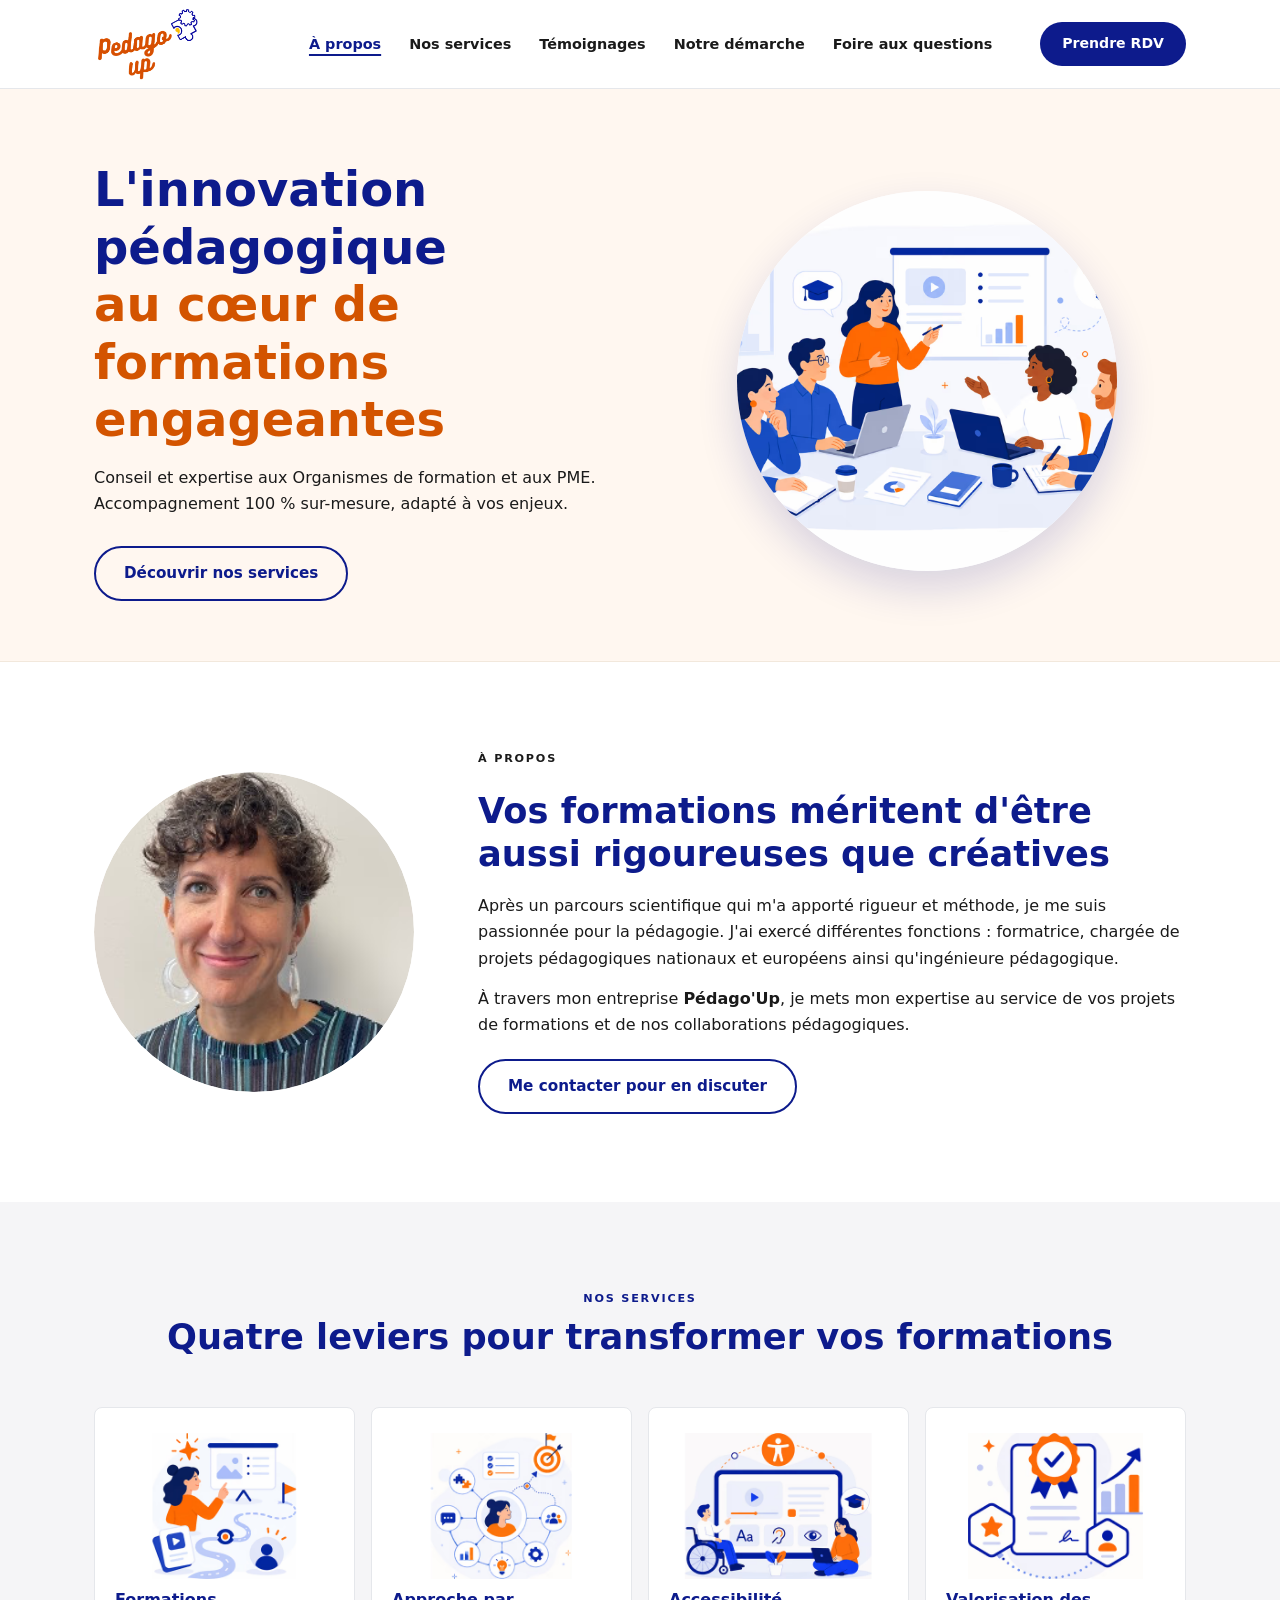
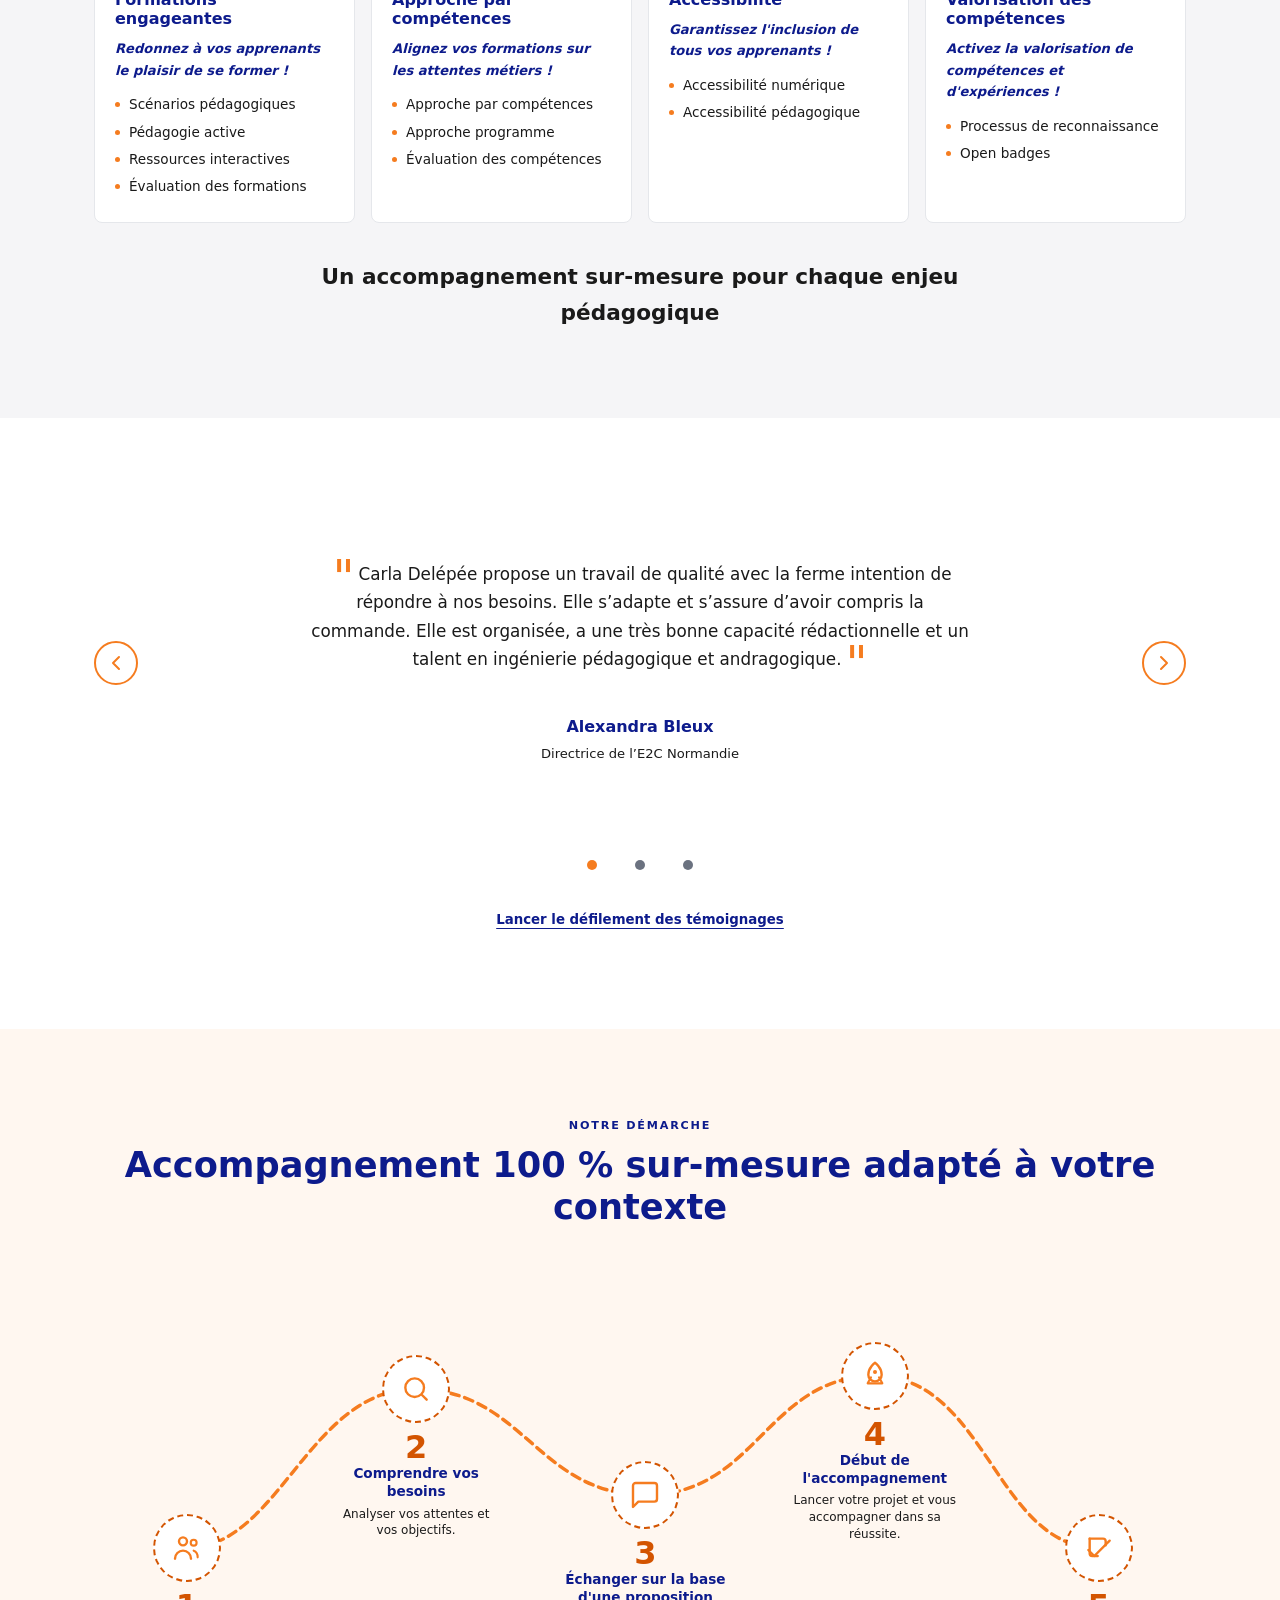
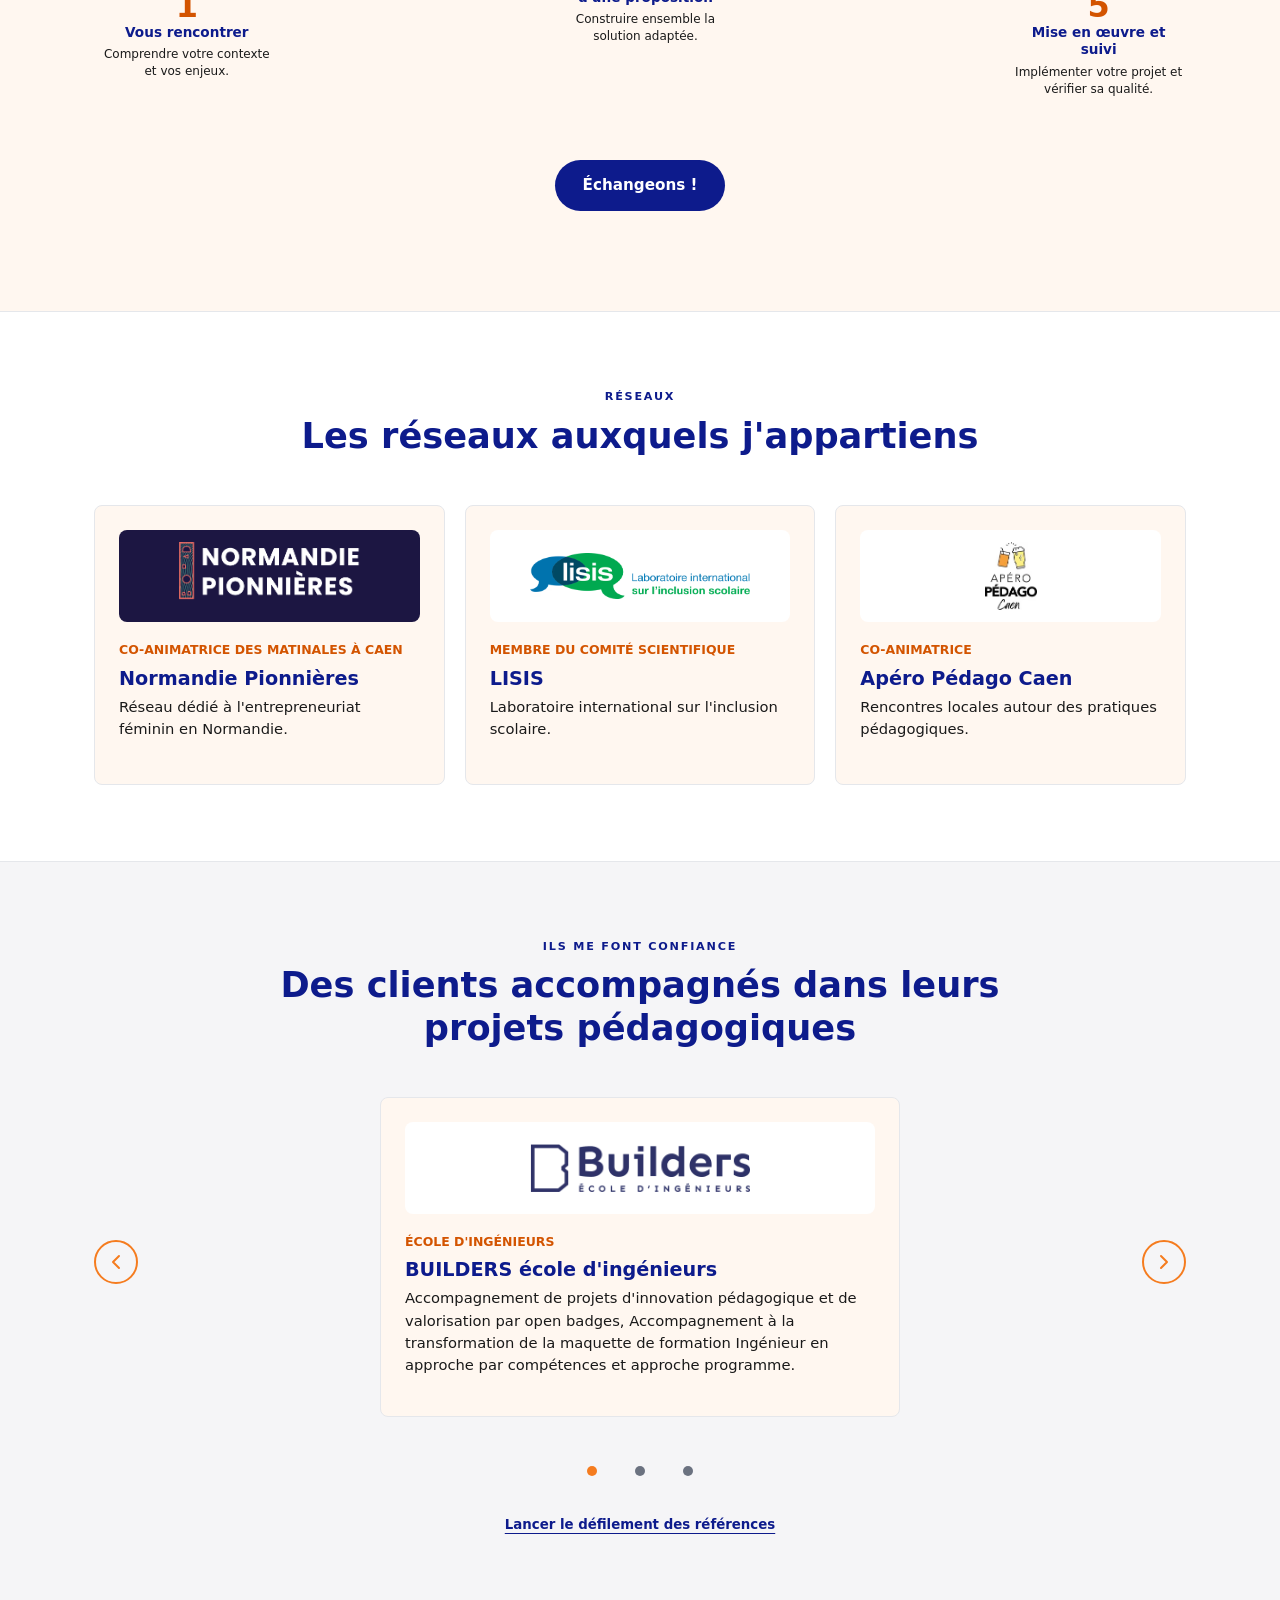
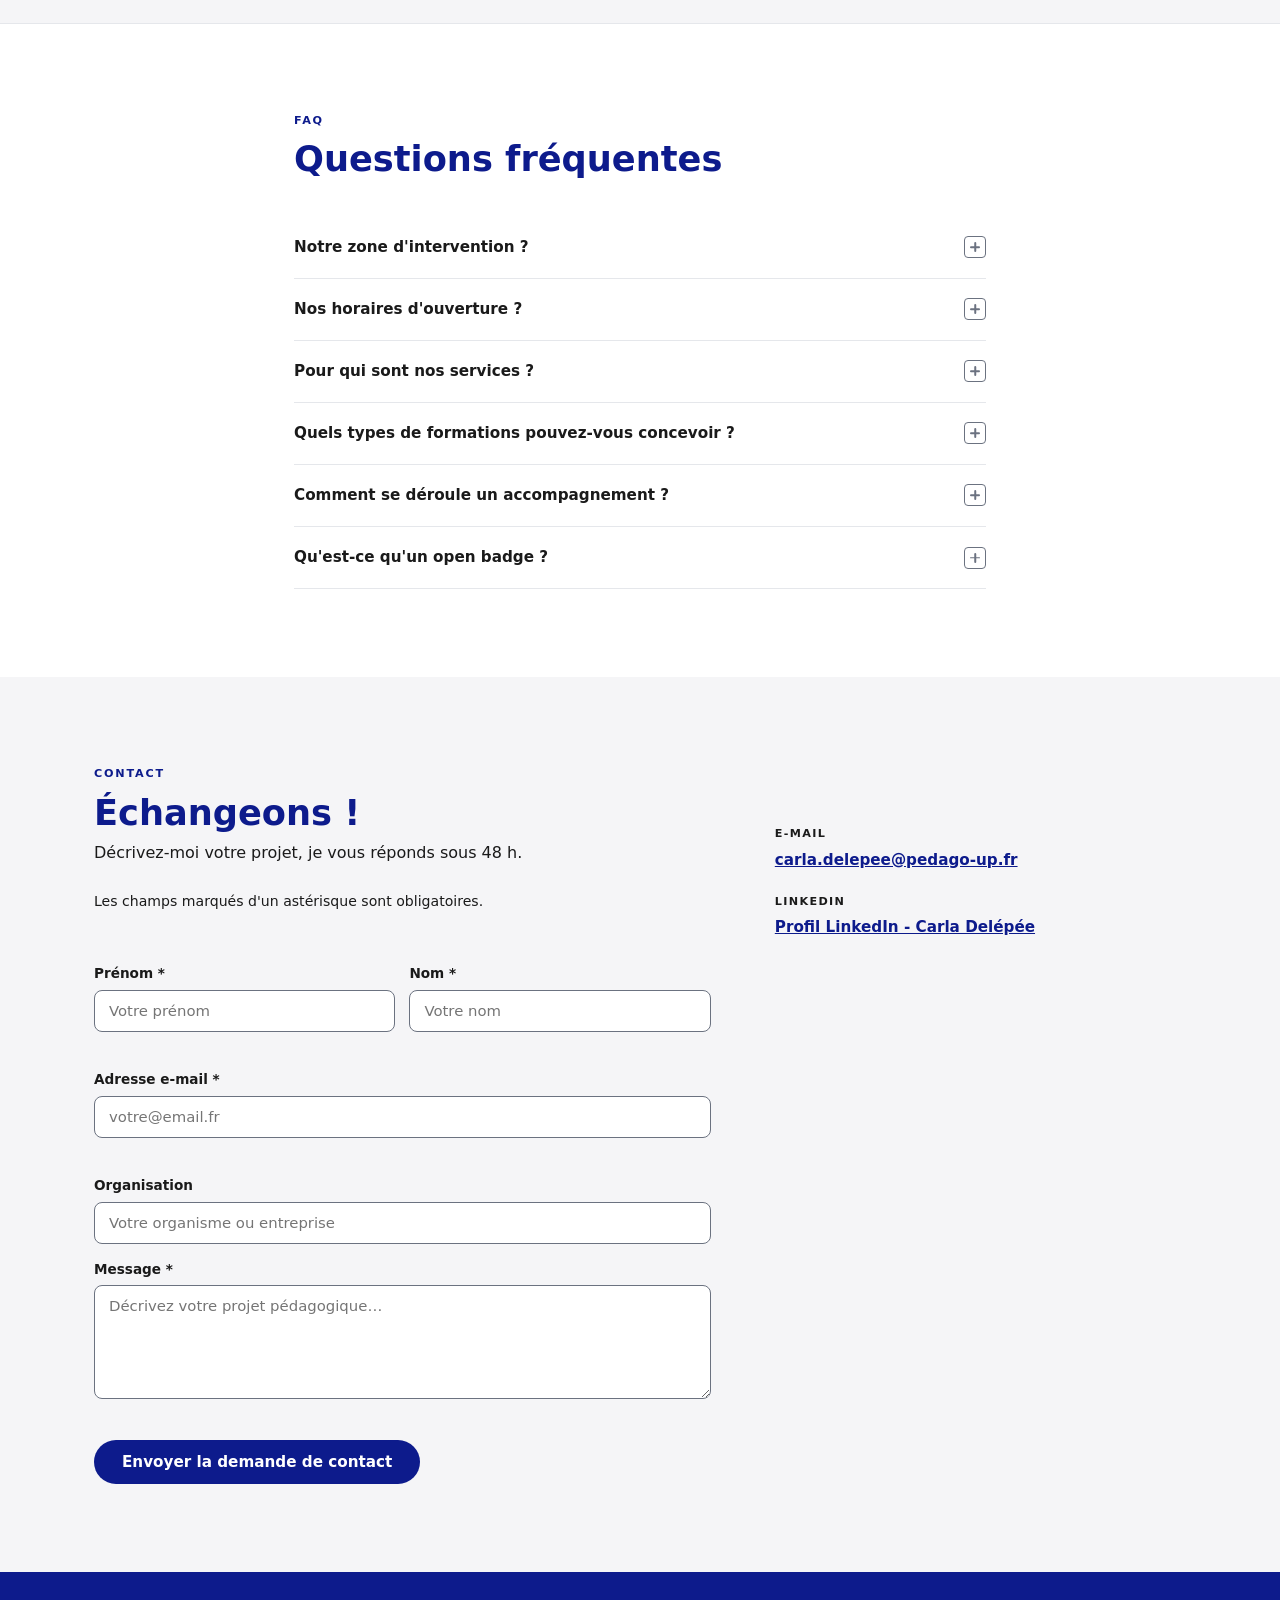
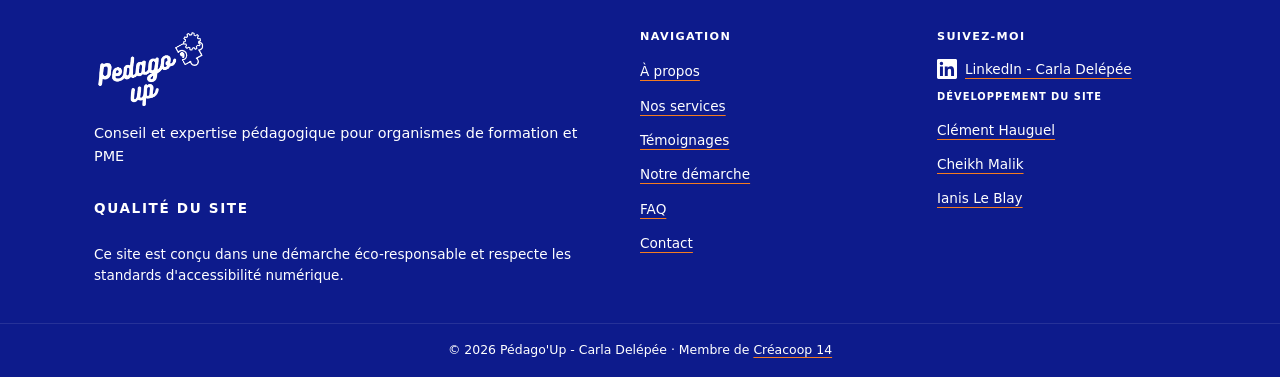
==== commit 8adea3d2: "Add: Enhance footer with quality and development sections" ====
--- a/index.html
+++ b/index.html
@@ -584,6 +584,10 @@
 				<div class="footer__brand">
 					<img src="assets/logo_trim.avif" alt="Logo Pédago'Up" class="logo-img logo-img--footer" width="420" height="305">
 					<p>Conseil et expertise pédagogique pour organismes de formation et PME</p>
+					<div class="footer__quality">
+						<p class="footer__nav-title">Qualité du site</p>
+						<p>Ce site est conçu dans une démarche éco-responsable et respecte les standards d'accessibilité numérique.</p>
+					</div>
 				</div>
 				<nav class="footer__nav" aria-label="Navigation secondaire">
 					<p class="footer__nav-title">Navigation</p>
@@ -603,6 +607,14 @@
 						LinkedIn - Carla Delépée
 						<span class="sr-only">(s'ouvre dans un nouvel onglet)</span>
 					</a>
+					<div class="footer__devs">
+						<p class="footer__nav-title">Développement du site</p>
+						<ul>
+							<li><a href="https://fr.linkedin.com/in/clement-hauguel" target="_blank" rel="noopener noreferrer">Clément Hauguel<span class="sr-only"> (s'ouvre dans un nouvel onglet)</span></a></li>
+							<li><a href="https://fr.linkedin.com/in/malik-cheikh" target="_blank" rel="noopener noreferrer">Cheikh Malik<span class="sr-only"> (s'ouvre dans un nouvel onglet)</span></a></li>
+							<li><a href="https://www.linkedin.com/in/ianis-le-blay/" target="_blank" rel="noopener noreferrer">Ianis Le Blay<span class="sr-only"> (s'ouvre dans un nouvel onglet)</span></a></li>
+						</ul>
+					</div>
 				</div>
 			</div>
 			<div class="footer__bottom">
--- a/css/style.css
+++ b/css/style.css
@@ -1415,10 +1415,48 @@
 }
 
 .footer__nav,
-.footer__social {
+.footer__social,
+.footer__quality,
+.footer__devs {
   display: flex;
   flex-direction: column;
   gap: 8px;
+}
+
+.footer__quality p,
+.footer__devs p {
+  font-size: .85rem;
+  line-height: 1.6;
+  color: #FFFFFF;
+}
+
+.footer__brand .footer__quality {
+  margin-top: 18px;
+}
+
+.footer__devs .footer__nav-title {
+  font-size: .62rem;
+  letter-spacing: .1em;
+}
+
+.footer__devs ul {
+  list-style: none;
+  display: flex;
+  flex-direction: column;
+  gap: 8px;
+}
+
+.footer__devs a {
+  color: #FFFFFF;
+  font-size: .85rem;
+  text-decoration: underline;
+  text-decoration-color: var(--orange);
+  text-underline-offset: 4px;
+  transition: color .18s, text-decoration-color .18s;
+}
+
+.footer__devs a:hover {
+  color: #FFFFFF;
 }
 
 .footer__nav-title {
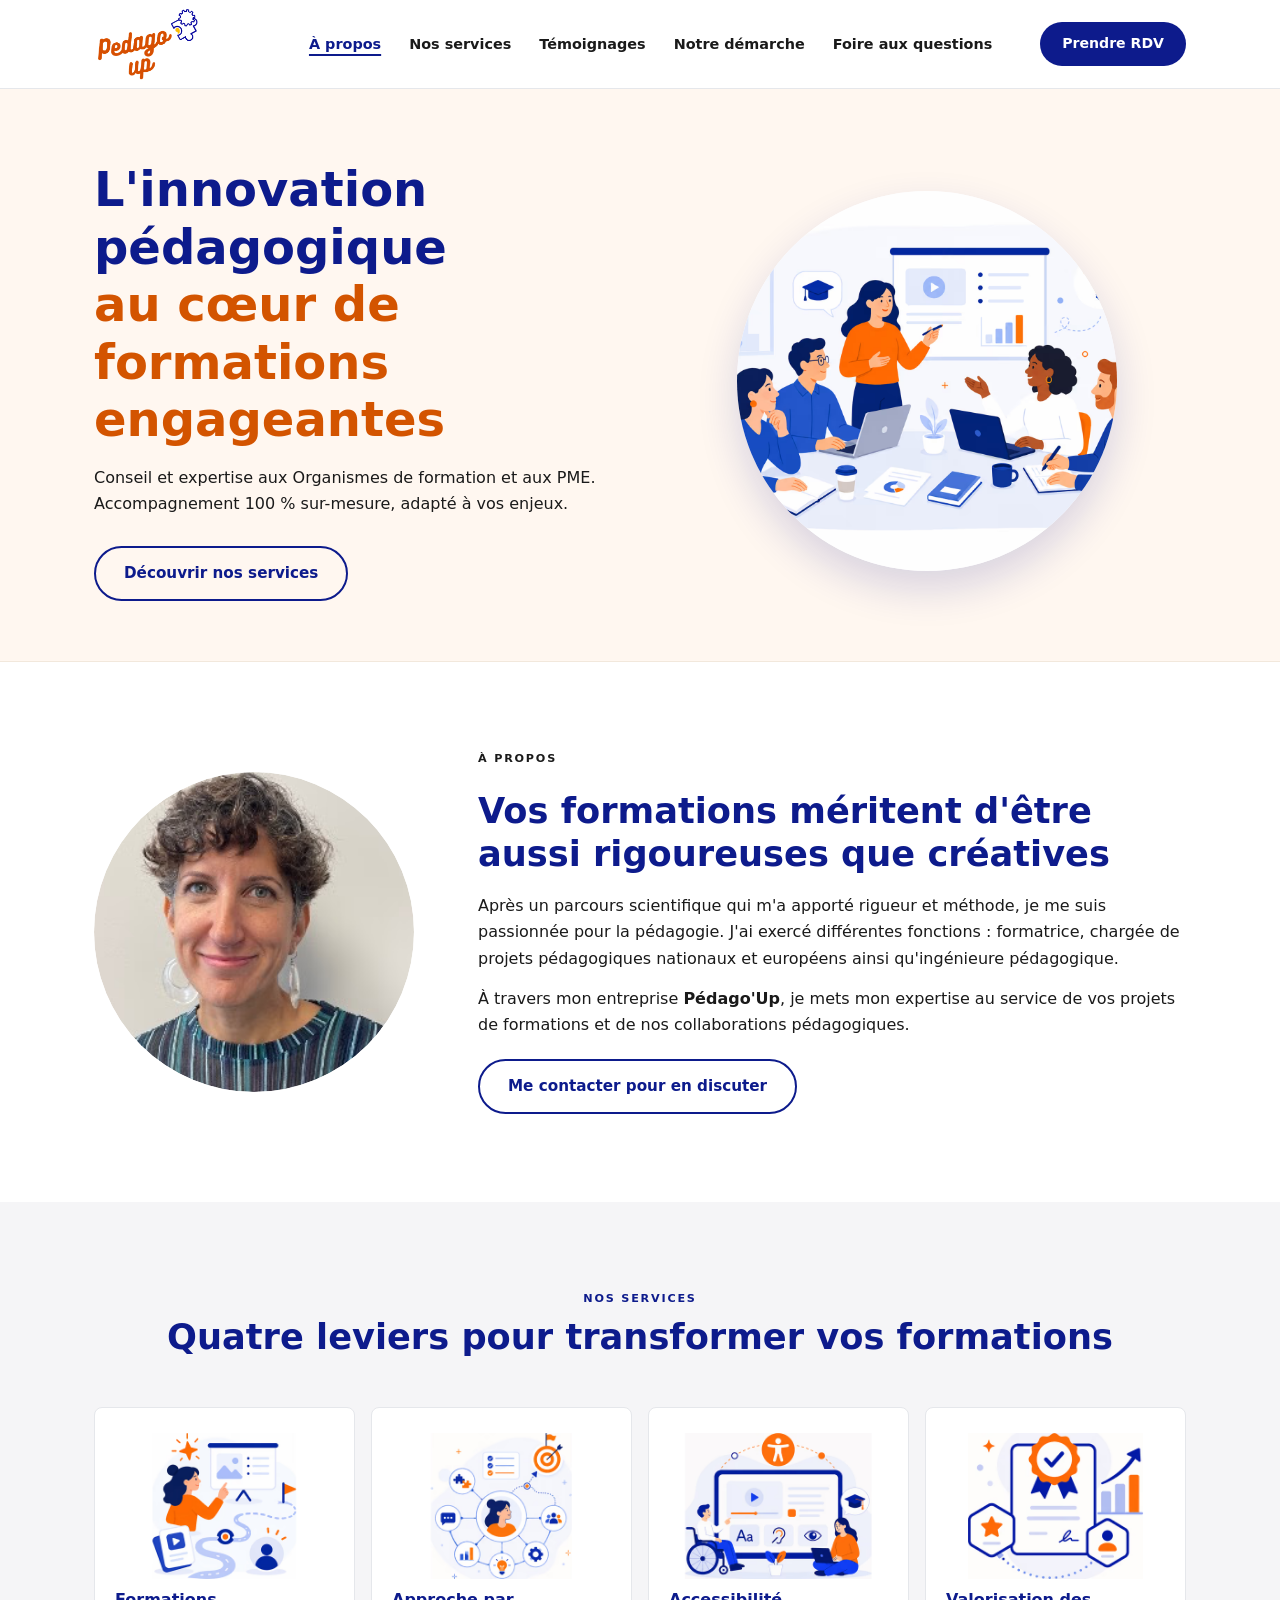
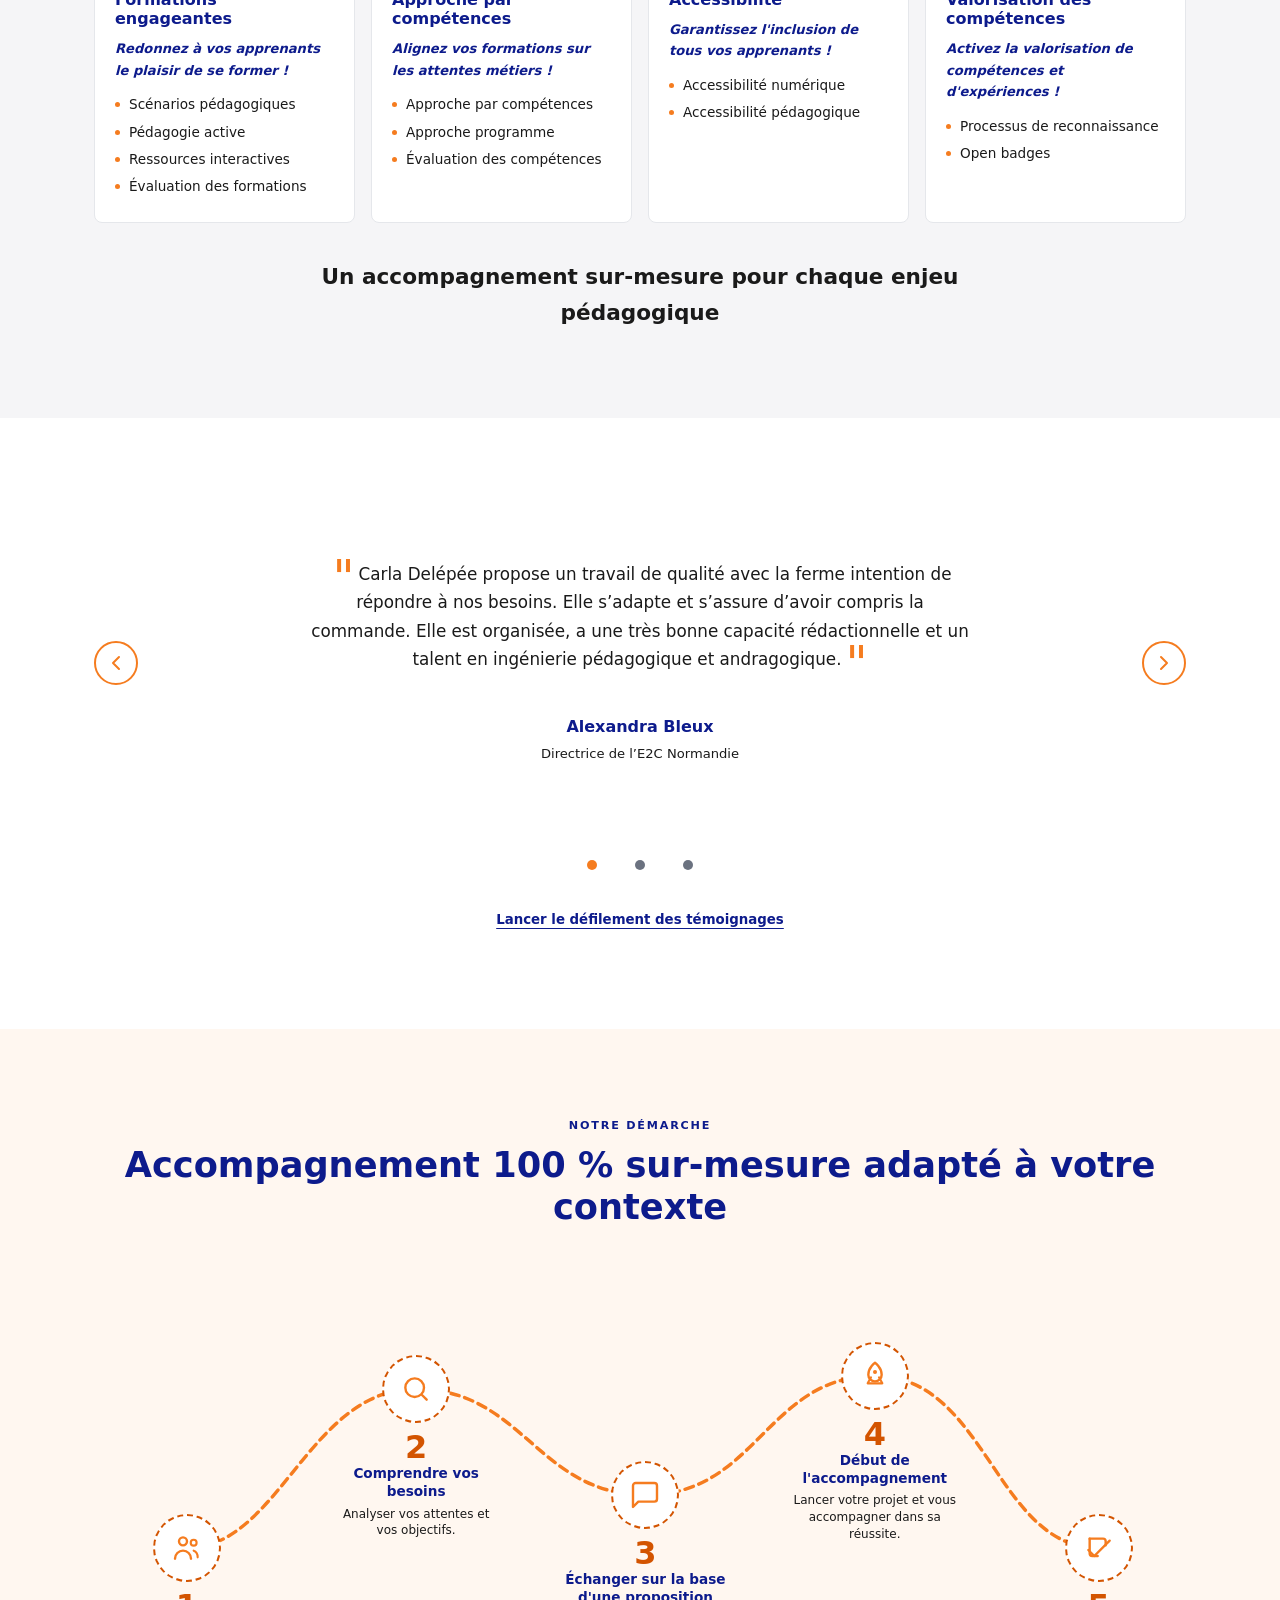
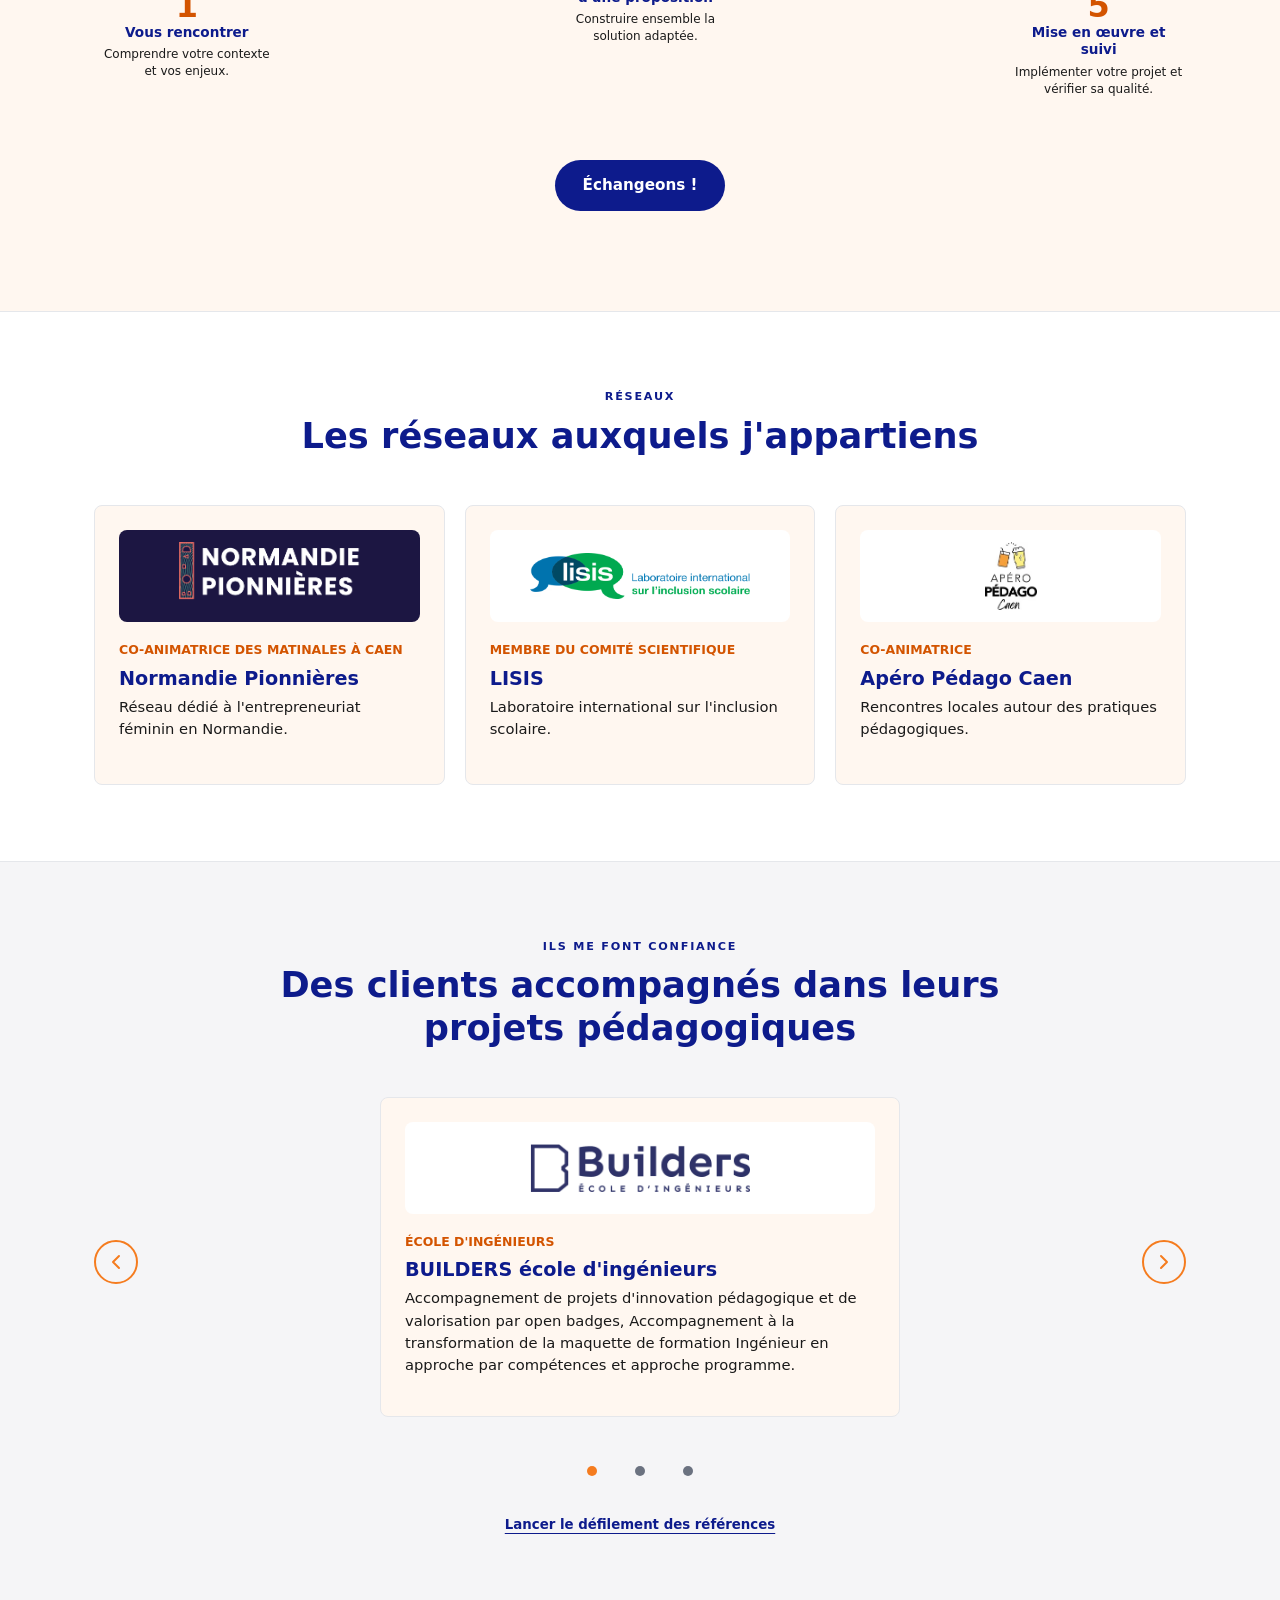
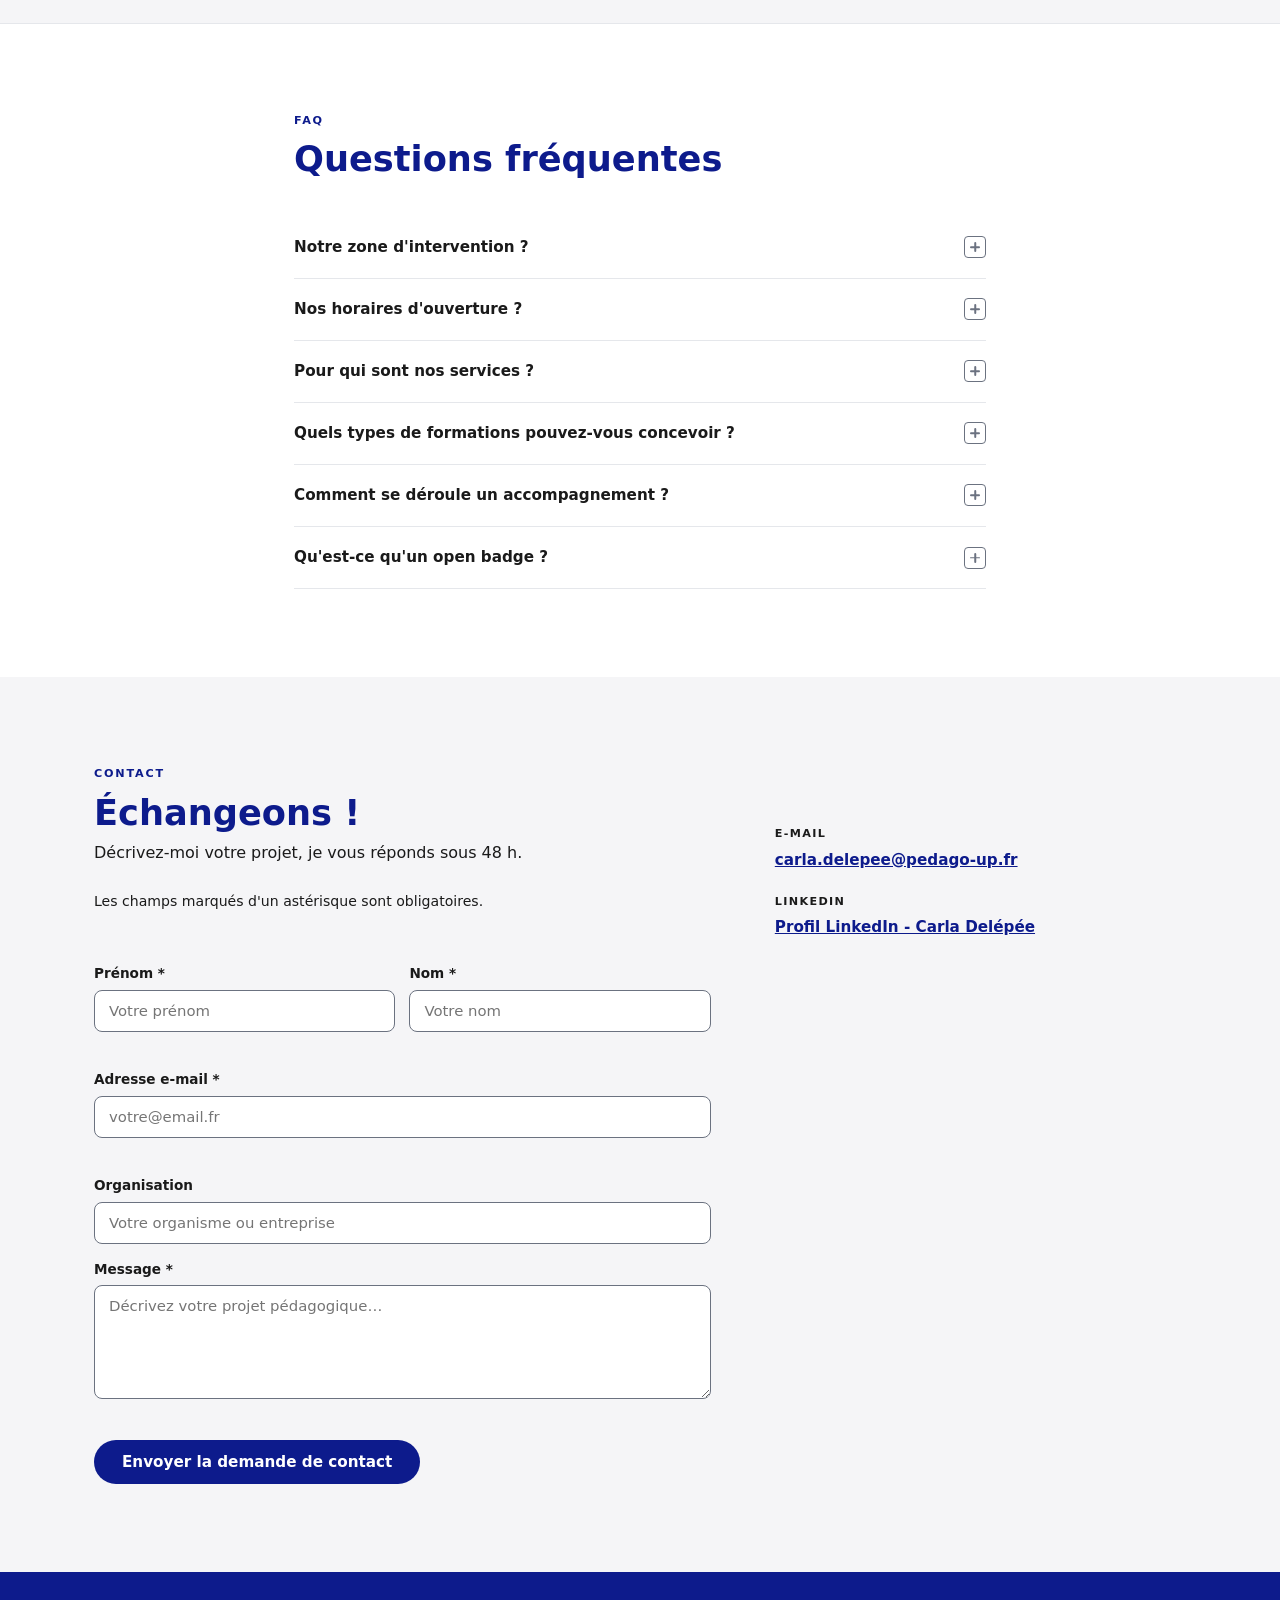
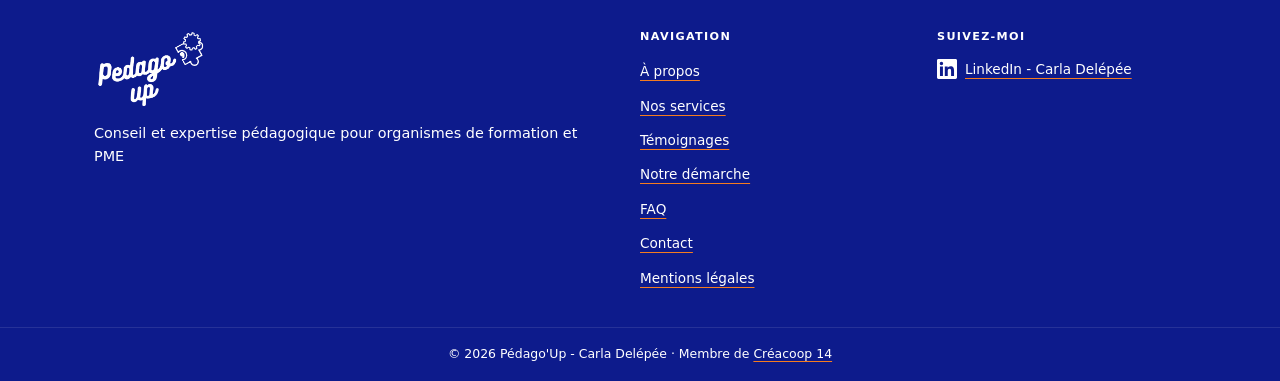
==== commit 1e950335: "Add: Création de la page "Mentions légales" et ajout du lien dans le footer" ====
--- a/index.html
+++ b/index.html
@@ -584,10 +584,6 @@
 				<div class="footer__brand">
 					<img src="assets/logo_trim.avif" alt="Logo Pédago'Up" class="logo-img logo-img--footer" width="420" height="305">
 					<p>Conseil et expertise pédagogique pour organismes de formation et PME</p>
-					<div class="footer__quality">
-						<p class="footer__nav-title">Qualité du site</p>
-						<p>Ce site est conçu dans une démarche éco-responsable et respecte les standards d'accessibilité numérique.</p>
-					</div>
 				</div>
 				<nav class="footer__nav" aria-label="Navigation secondaire">
 					<p class="footer__nav-title">Navigation</p>
@@ -598,6 +594,7 @@
 						<li><a href="#roadmap">Notre démarche</a></li>
 						<li><a href="#faq" aria-label="Foire au questions">FAQ</a></li>
 						<li><a href="#contact">Contact</a></li>
+						<li><a href="mentions-legales.html">Mentions légales</a></li>
 					</ul>
 				</nav>
 				<div class="footer__social">
@@ -607,14 +604,6 @@
 						LinkedIn - Carla Delépée
 						<span class="sr-only">(s'ouvre dans un nouvel onglet)</span>
 					</a>
-					<div class="footer__devs">
-						<p class="footer__nav-title">Développement du site</p>
-						<ul>
-							<li><a href="https://fr.linkedin.com/in/clement-hauguel" target="_blank" rel="noopener noreferrer">Clément Hauguel<span class="sr-only"> (s'ouvre dans un nouvel onglet)</span></a></li>
-							<li><a href="https://fr.linkedin.com/in/malik-cheikh" target="_blank" rel="noopener noreferrer">Cheikh Malik<span class="sr-only"> (s'ouvre dans un nouvel onglet)</span></a></li>
-							<li><a href="https://www.linkedin.com/in/ianis-le-blay/" target="_blank" rel="noopener noreferrer">Ianis Le Blay<span class="sr-only"> (s'ouvre dans un nouvel onglet)</span></a></li>
-						</ul>
-					</div>
 				</div>
 			</div>
 			<div class="footer__bottom">
--- a/css/style.css
+++ b/css/style.css
@@ -1415,48 +1415,10 @@
 }
 
 .footer__nav,
-.footer__social,
-.footer__quality,
-.footer__devs {
+.footer__social {
   display: flex;
   flex-direction: column;
   gap: 8px;
-}
-
-.footer__quality p,
-.footer__devs p {
-  font-size: .85rem;
-  line-height: 1.6;
-  color: #FFFFFF;
-}
-
-.footer__brand .footer__quality {
-  margin-top: 18px;
-}
-
-.footer__devs .footer__nav-title {
-  font-size: .62rem;
-  letter-spacing: .1em;
-}
-
-.footer__devs ul {
-  list-style: none;
-  display: flex;
-  flex-direction: column;
-  gap: 8px;
-}
-
-.footer__devs a {
-  color: #FFFFFF;
-  font-size: .85rem;
-  text-decoration: underline;
-  text-decoration-color: var(--orange);
-  text-underline-offset: 4px;
-  transition: color .18s, text-decoration-color .18s;
-}
-
-.footer__devs a:hover {
-  color: #FFFFFF;
 }
 
 .footer__nav-title {
@@ -1515,6 +1477,93 @@
   text-decoration: underline;
   text-decoration-color: var(--orange);
   text-underline-offset: 3px;
+}
+
+/* ══════════════════════════════════════ PAGE MENTIONS LÉGALES */
+.legal-hero {
+  padding: 88px 0 56px;
+  background: var(--blue-light);
+}
+
+.legal-hero__inner {
+  max-width: 840px;
+}
+
+.legal-hero h1 {
+  margin-bottom: 18px;
+}
+
+.legal-hero p {
+  max-width: 720px;
+  color: var(--muted-text);
+}
+
+.legal-hero__date {
+  margin-top: 18px;
+  font-size: .9rem;
+  font-weight: 700;
+  color: var(--blue);
+}
+
+.legal-content {
+  padding: 72px 0 88px;
+}
+
+.legal-content__inner {
+  max-width: 840px;
+}
+
+.legal-section {
+  padding: 32px 0;
+  border-top: 1px solid var(--border);
+}
+
+.legal-section:first-child {
+  padding-top: 0;
+  border-top: 0;
+}
+
+.legal-section h2 {
+  margin-bottom: 16px;
+  font-size: clamp(1.25rem, 2vw, 1.65rem);
+}
+
+.legal-section p + p {
+  margin-top: 12px;
+}
+
+.legal-section a {
+  color: var(--blue);
+  font-weight: 700;
+  text-decoration: underline;
+  text-decoration-color: var(--orange);
+  text-underline-offset: 4px;
+}
+
+.legal-list {
+  display: grid;
+  gap: 16px;
+}
+
+.legal-list div {
+  display: grid;
+  grid-template-columns: minmax(160px, 220px) 1fr;
+  gap: 16px;
+  padding: 16px 0;
+  border-top: 1px solid var(--border);
+}
+
+.legal-list div:first-child {
+  border-top: 0;
+}
+
+.legal-list dt {
+  font-weight: 800;
+  color: var(--blue);
+}
+
+.legal-list dd {
+  color: var(--text);
 }
 
 /* ══════════════════════════════════════ RESPONSIVE ══════════ */
@@ -1693,6 +1742,19 @@
     grid-template-columns: 1fr;
     gap: 24px;
   }
+
+  .legal-hero {
+    padding: 64px 0 40px;
+  }
+
+  .legal-content {
+    padding: 48px 0 64px;
+  }
+
+  .legal-list div {
+    grid-template-columns: 1fr;
+    gap: 4px;
+  }
 }
 
 @media (prefers-reduced-motion: reduce) {
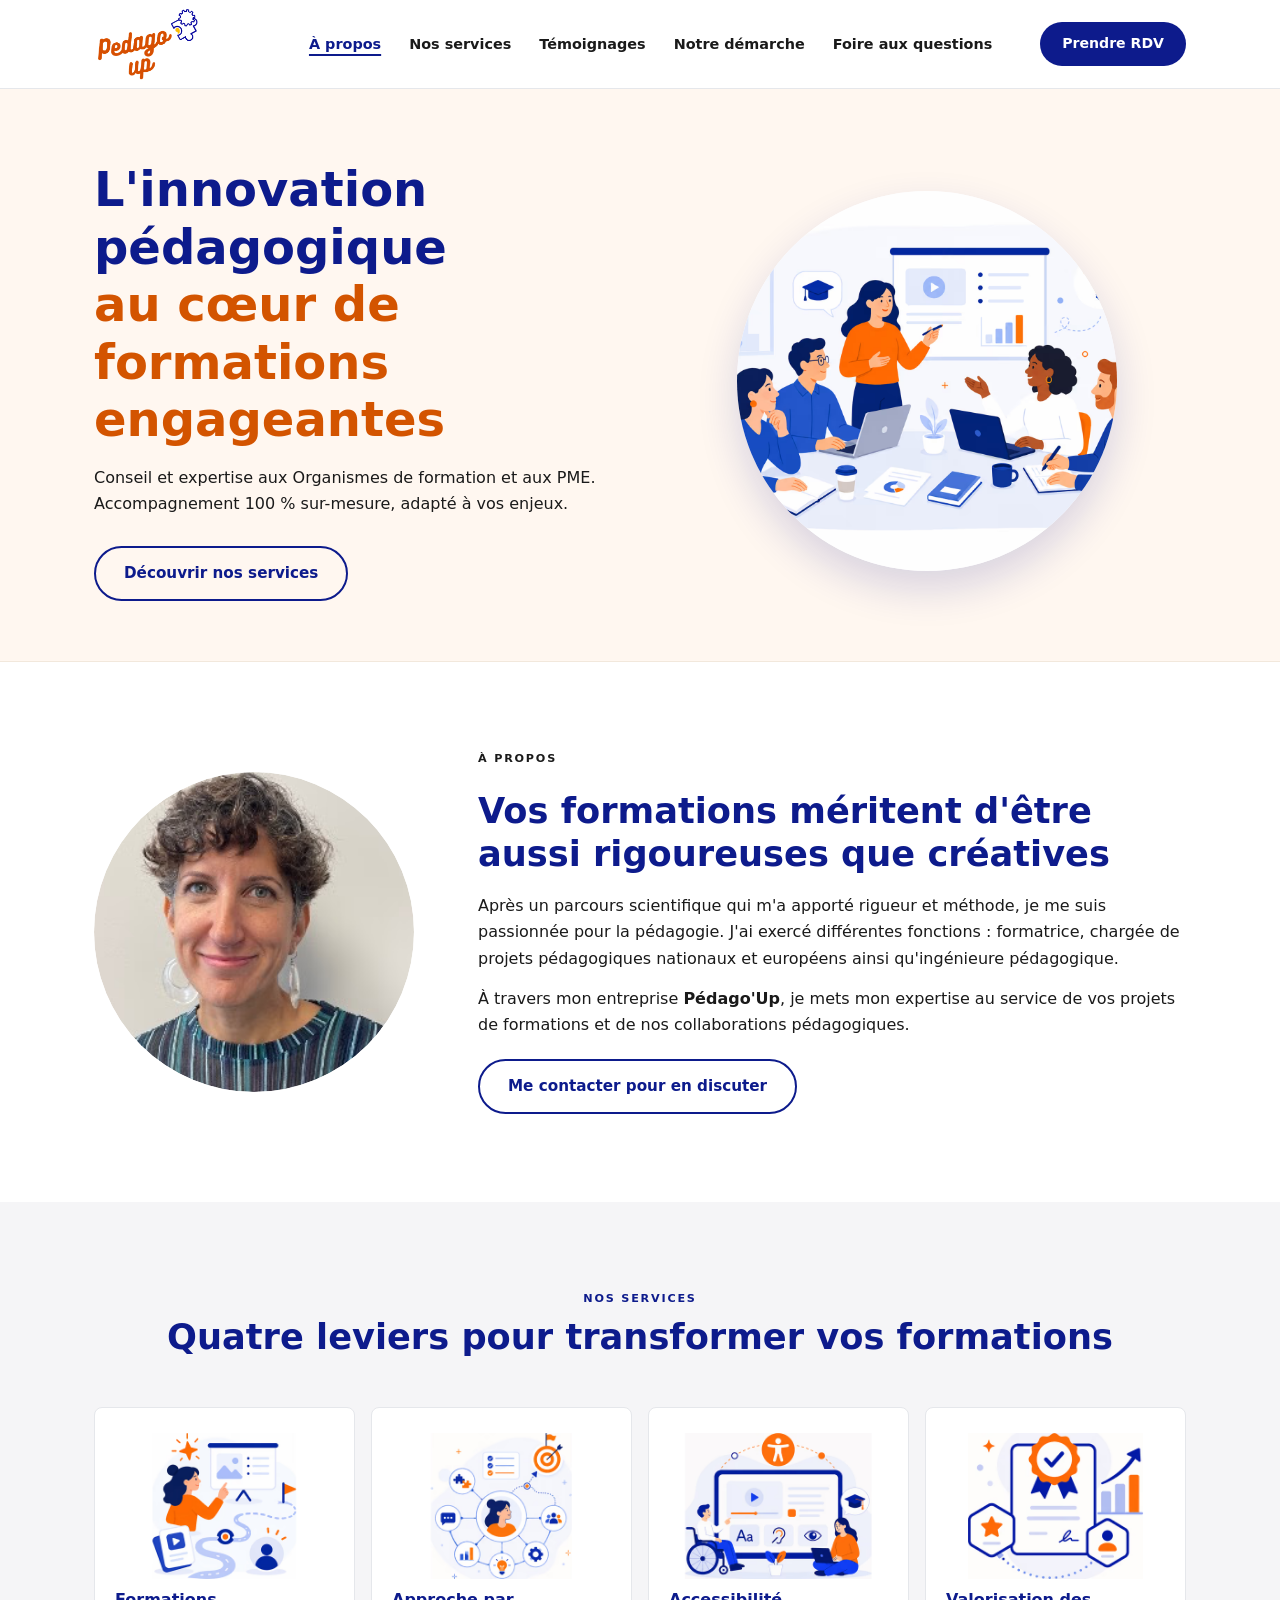
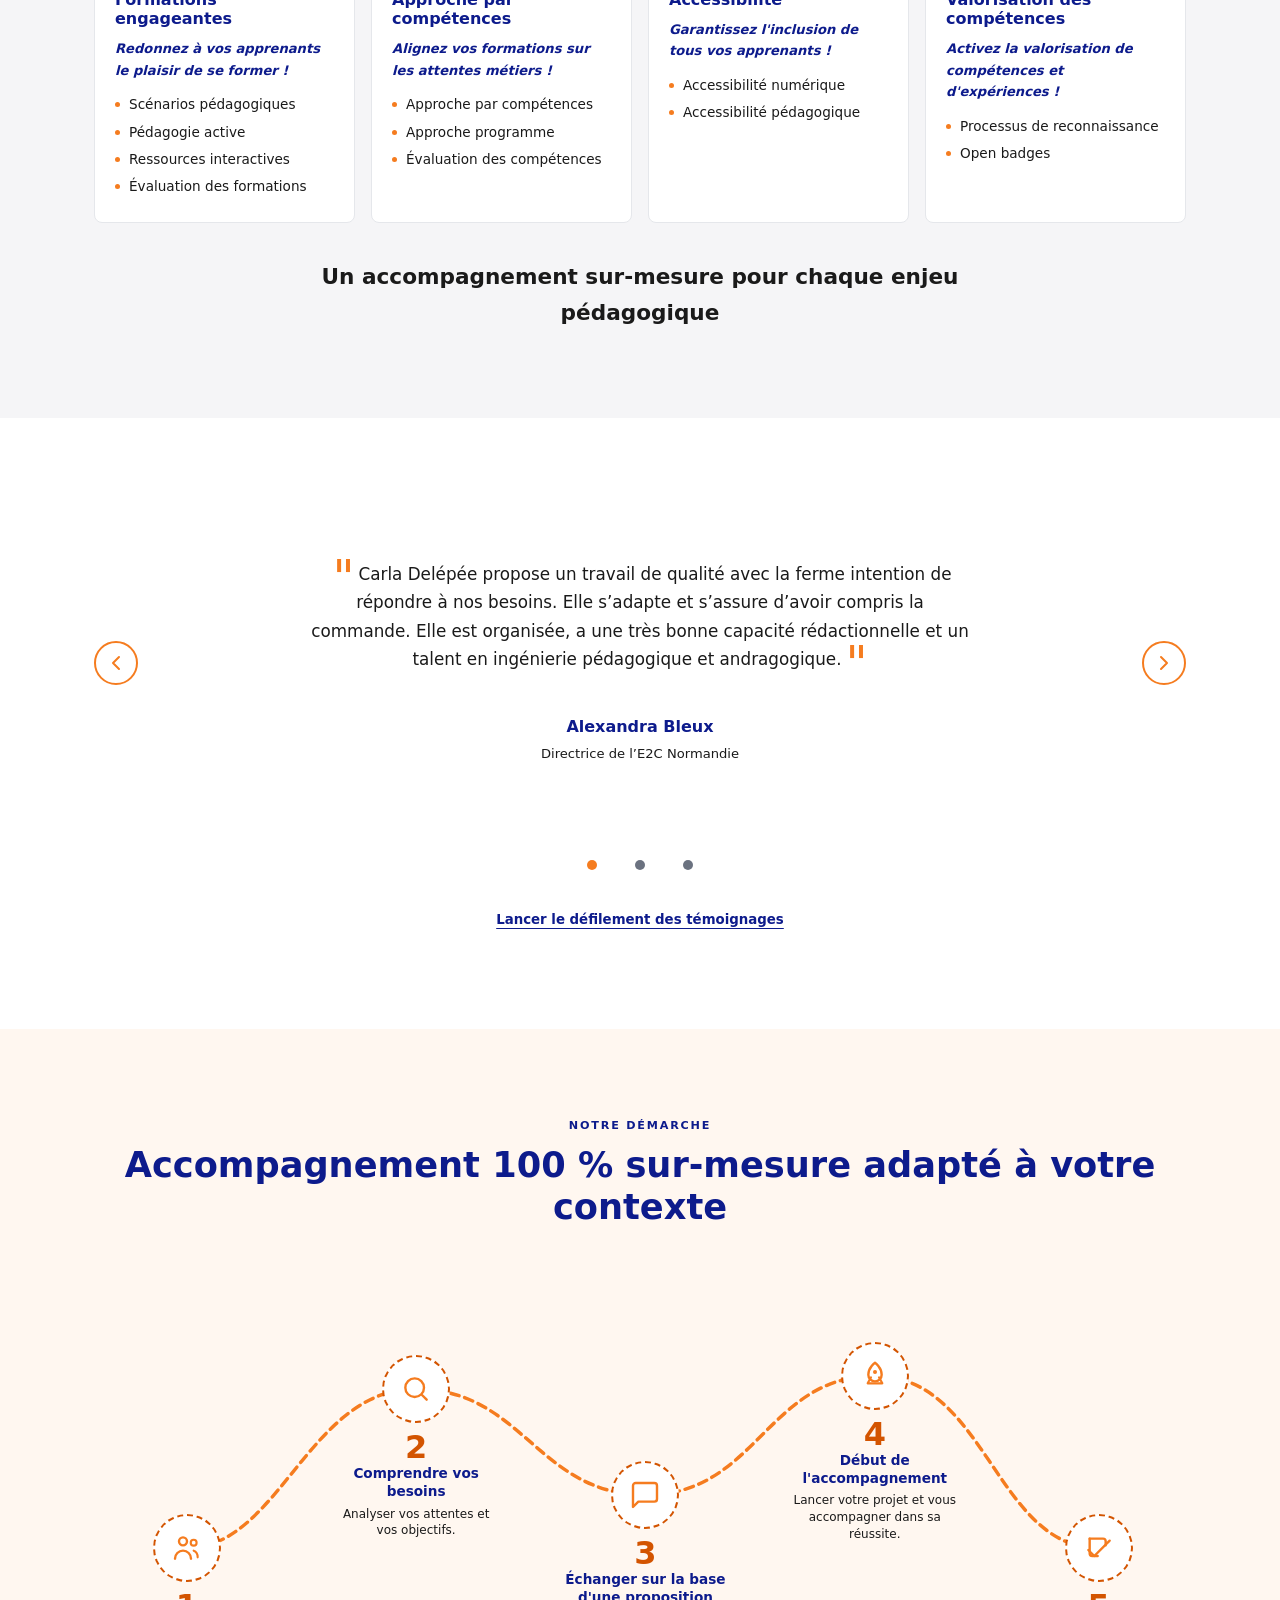
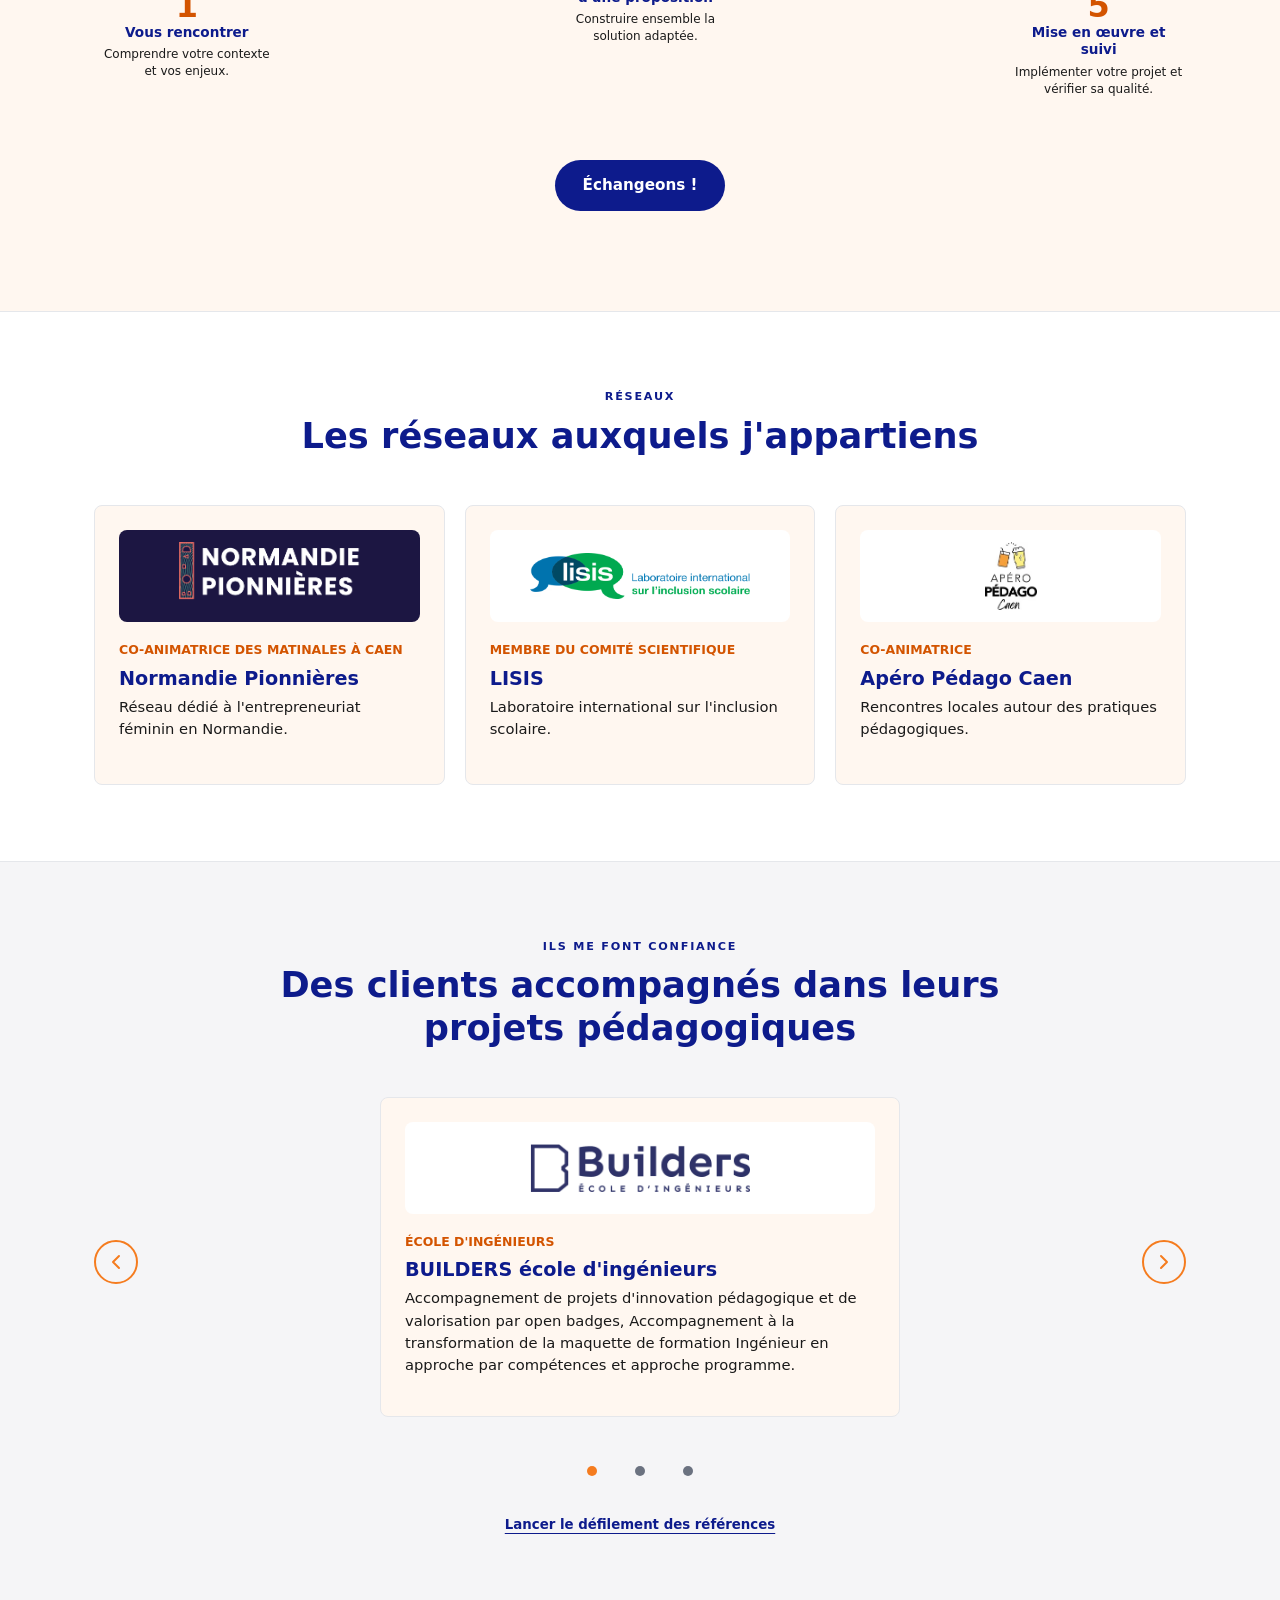
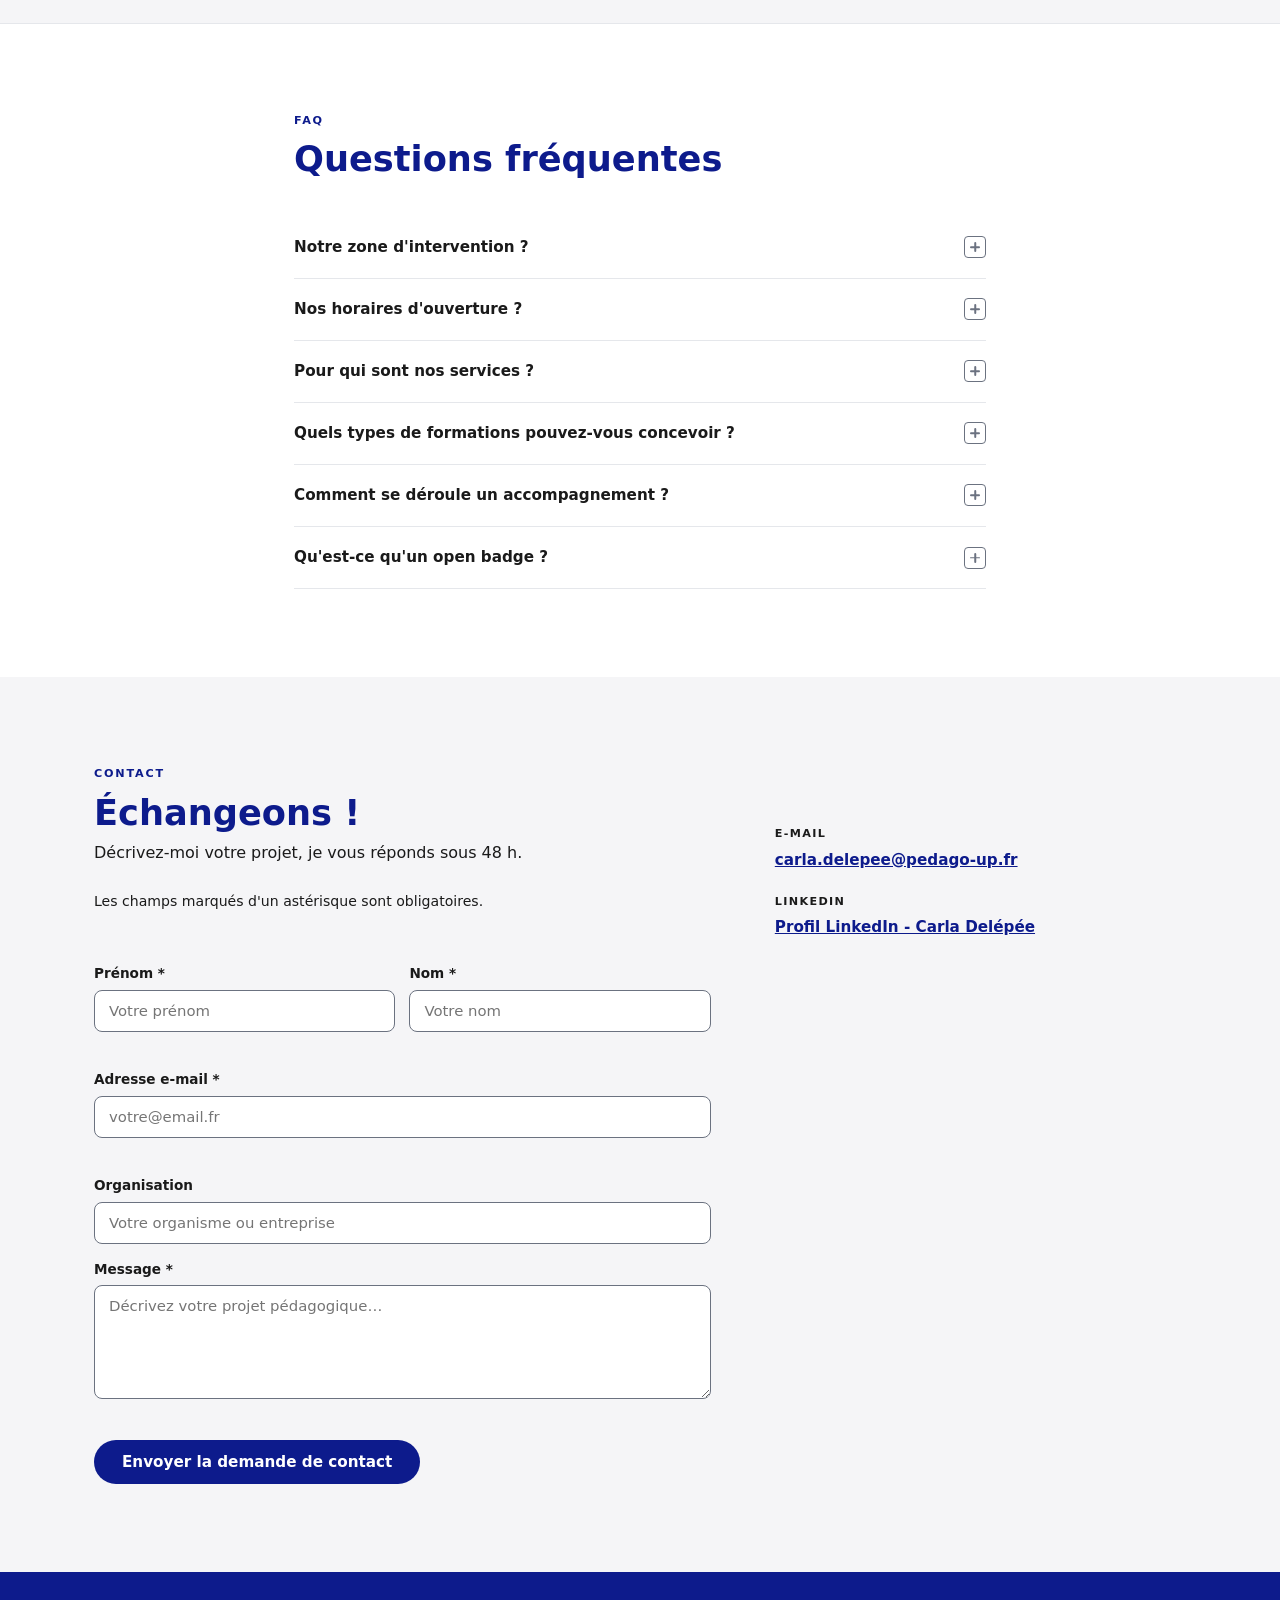
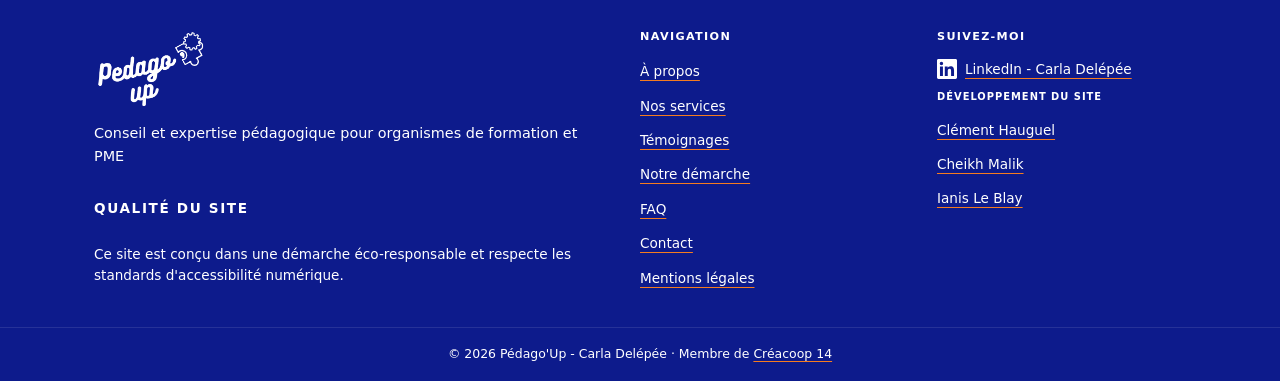
==== commit 68f0f145: "Merge branch 'main' of https://github.com/ClementH-dev/Pedago-up" ====
--- a/index.html
+++ b/index.html
@@ -584,6 +584,10 @@
 				<div class="footer__brand">
 					<img src="assets/logo_trim.avif" alt="Logo Pédago'Up" class="logo-img logo-img--footer" width="420" height="305">
 					<p>Conseil et expertise pédagogique pour organismes de formation et PME</p>
+					<div class="footer__quality">
+						<p class="footer__nav-title">Qualité du site</p>
+						<p>Ce site est conçu dans une démarche éco-responsable et respecte les standards d'accessibilité numérique.</p>
+					</div>
 				</div>
 				<nav class="footer__nav" aria-label="Navigation secondaire">
 					<p class="footer__nav-title">Navigation</p>
@@ -604,6 +608,14 @@
 						LinkedIn - Carla Delépée
 						<span class="sr-only">(s'ouvre dans un nouvel onglet)</span>
 					</a>
+					<div class="footer__devs">
+						<p class="footer__nav-title">Développement du site</p>
+						<ul>
+							<li><a href="https://fr.linkedin.com/in/clement-hauguel" target="_blank" rel="noopener noreferrer">Clément Hauguel<span class="sr-only"> (s'ouvre dans un nouvel onglet)</span></a></li>
+							<li><a href="https://fr.linkedin.com/in/malik-cheikh" target="_blank" rel="noopener noreferrer">Cheikh Malik<span class="sr-only"> (s'ouvre dans un nouvel onglet)</span></a></li>
+							<li><a href="https://www.linkedin.com/in/ianis-le-blay/" target="_blank" rel="noopener noreferrer">Ianis Le Blay<span class="sr-only"> (s'ouvre dans un nouvel onglet)</span></a></li>
+						</ul>
+					</div>
 				</div>
 			</div>
 			<div class="footer__bottom">
--- a/css/style.css
+++ b/css/style.css
@@ -1415,10 +1415,48 @@
 }
 
 .footer__nav,
-.footer__social {
+.footer__social,
+.footer__quality,
+.footer__devs {
   display: flex;
   flex-direction: column;
   gap: 8px;
+}
+
+.footer__quality p,
+.footer__devs p {
+  font-size: .85rem;
+  line-height: 1.6;
+  color: #FFFFFF;
+}
+
+.footer__brand .footer__quality {
+  margin-top: 18px;
+}
+
+.footer__devs .footer__nav-title {
+  font-size: .62rem;
+  letter-spacing: .1em;
+}
+
+.footer__devs ul {
+  list-style: none;
+  display: flex;
+  flex-direction: column;
+  gap: 8px;
+}
+
+.footer__devs a {
+  color: #FFFFFF;
+  font-size: .85rem;
+  text-decoration: underline;
+  text-decoration-color: var(--orange);
+  text-underline-offset: 4px;
+  transition: color .18s, text-decoration-color .18s;
+}
+
+.footer__devs a:hover {
+  color: #FFFFFF;
 }
 
 .footer__nav-title {
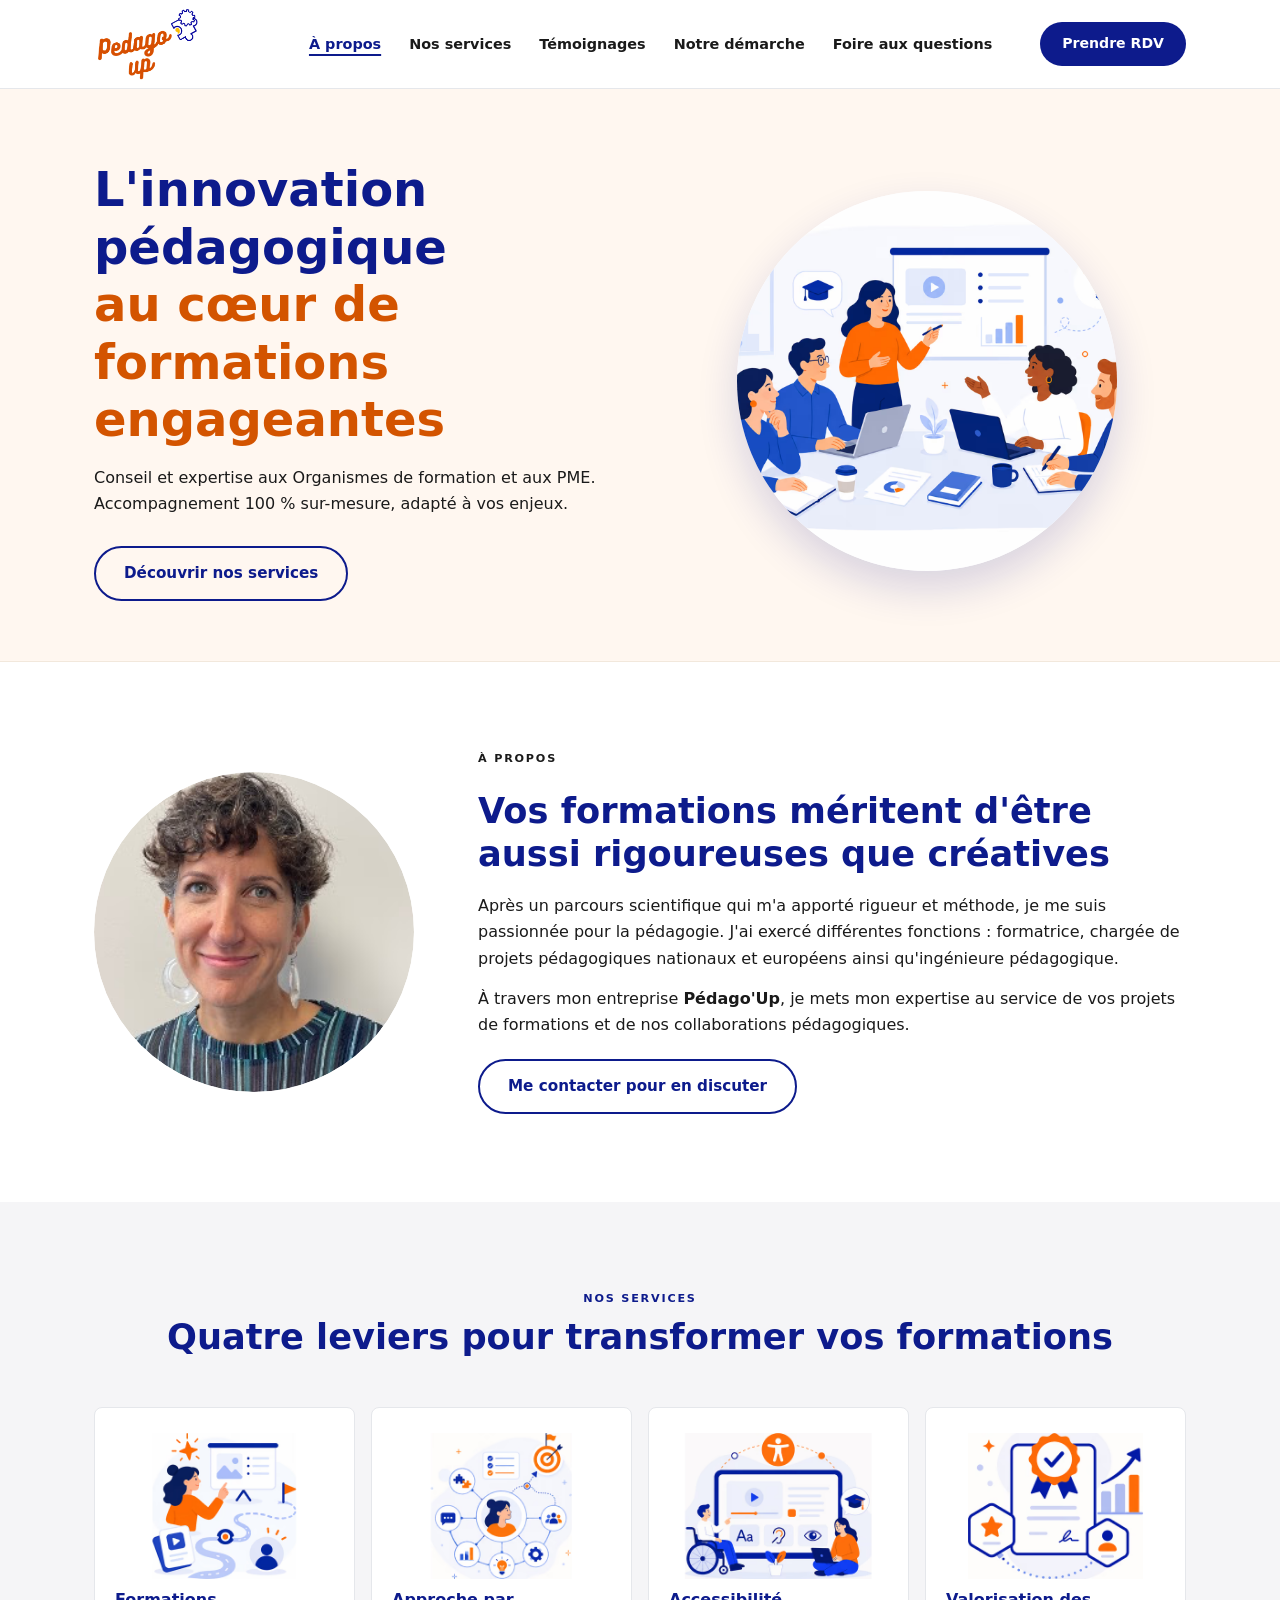
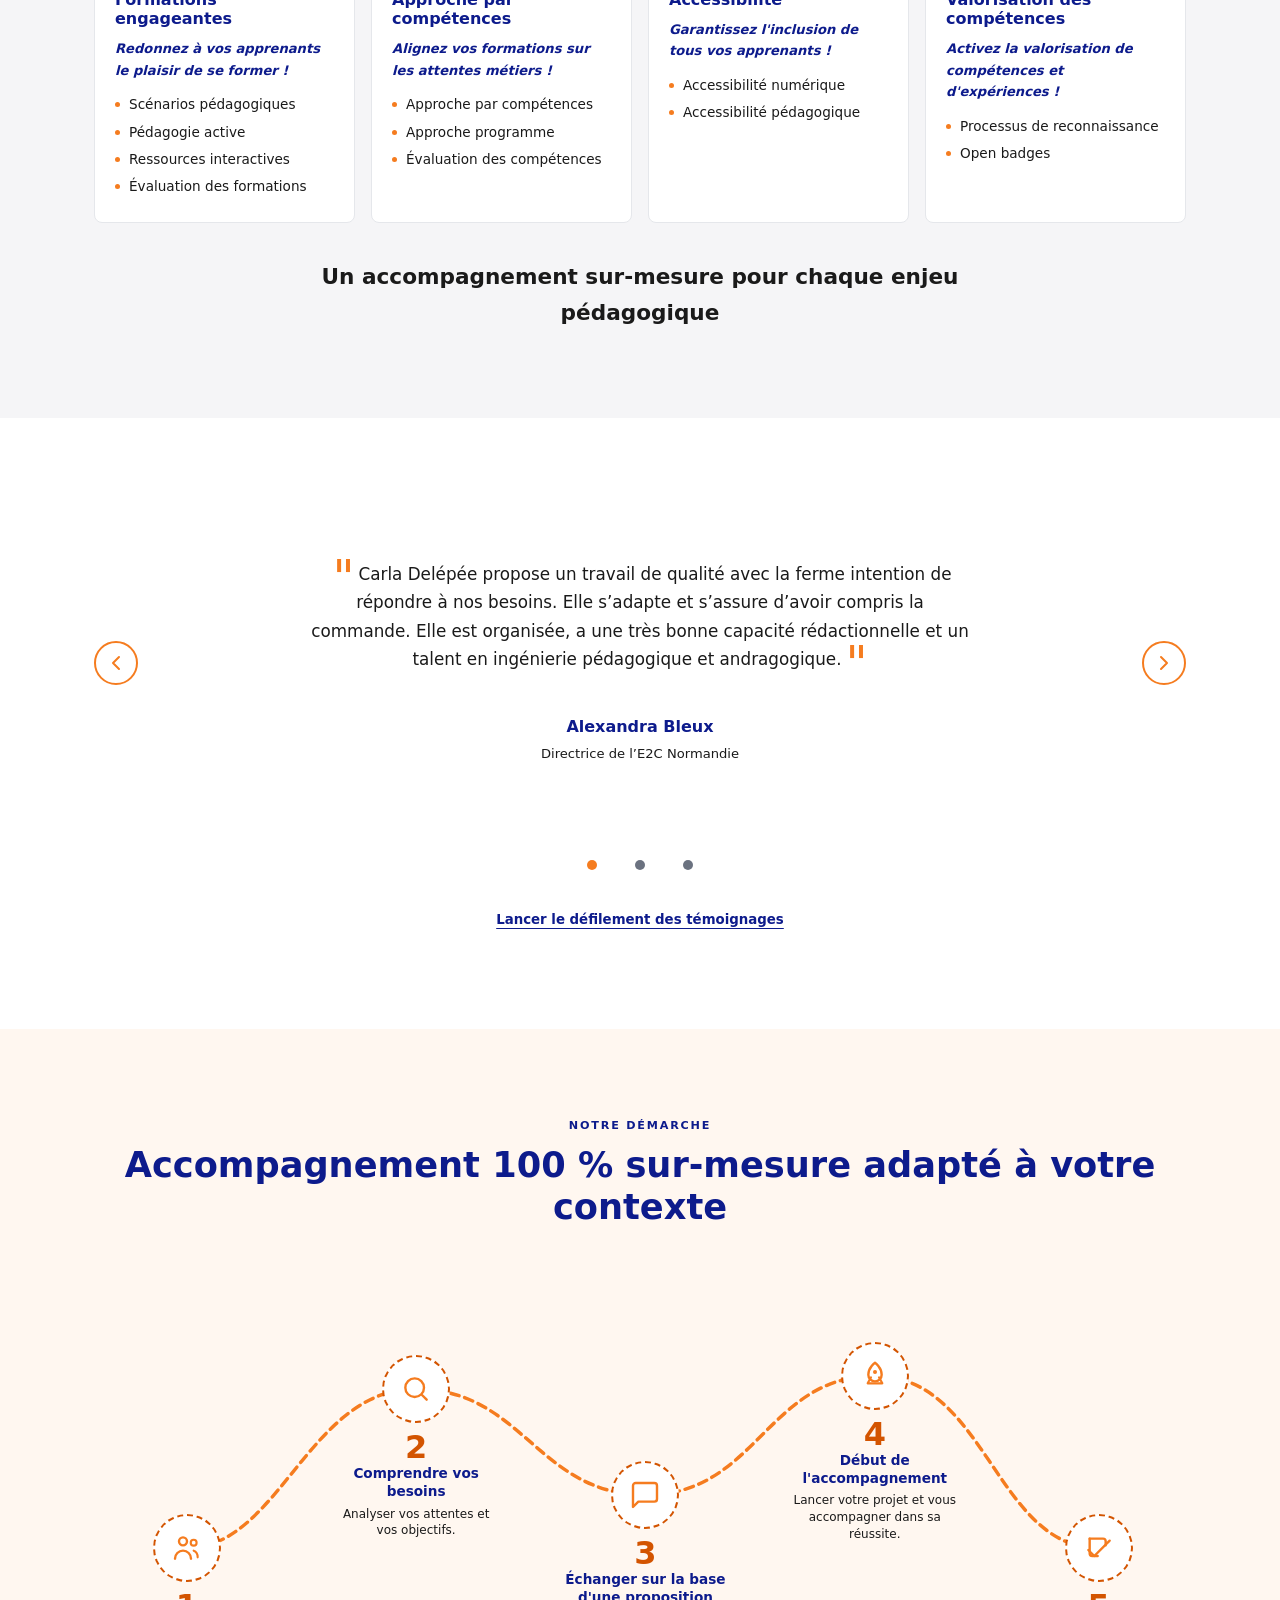
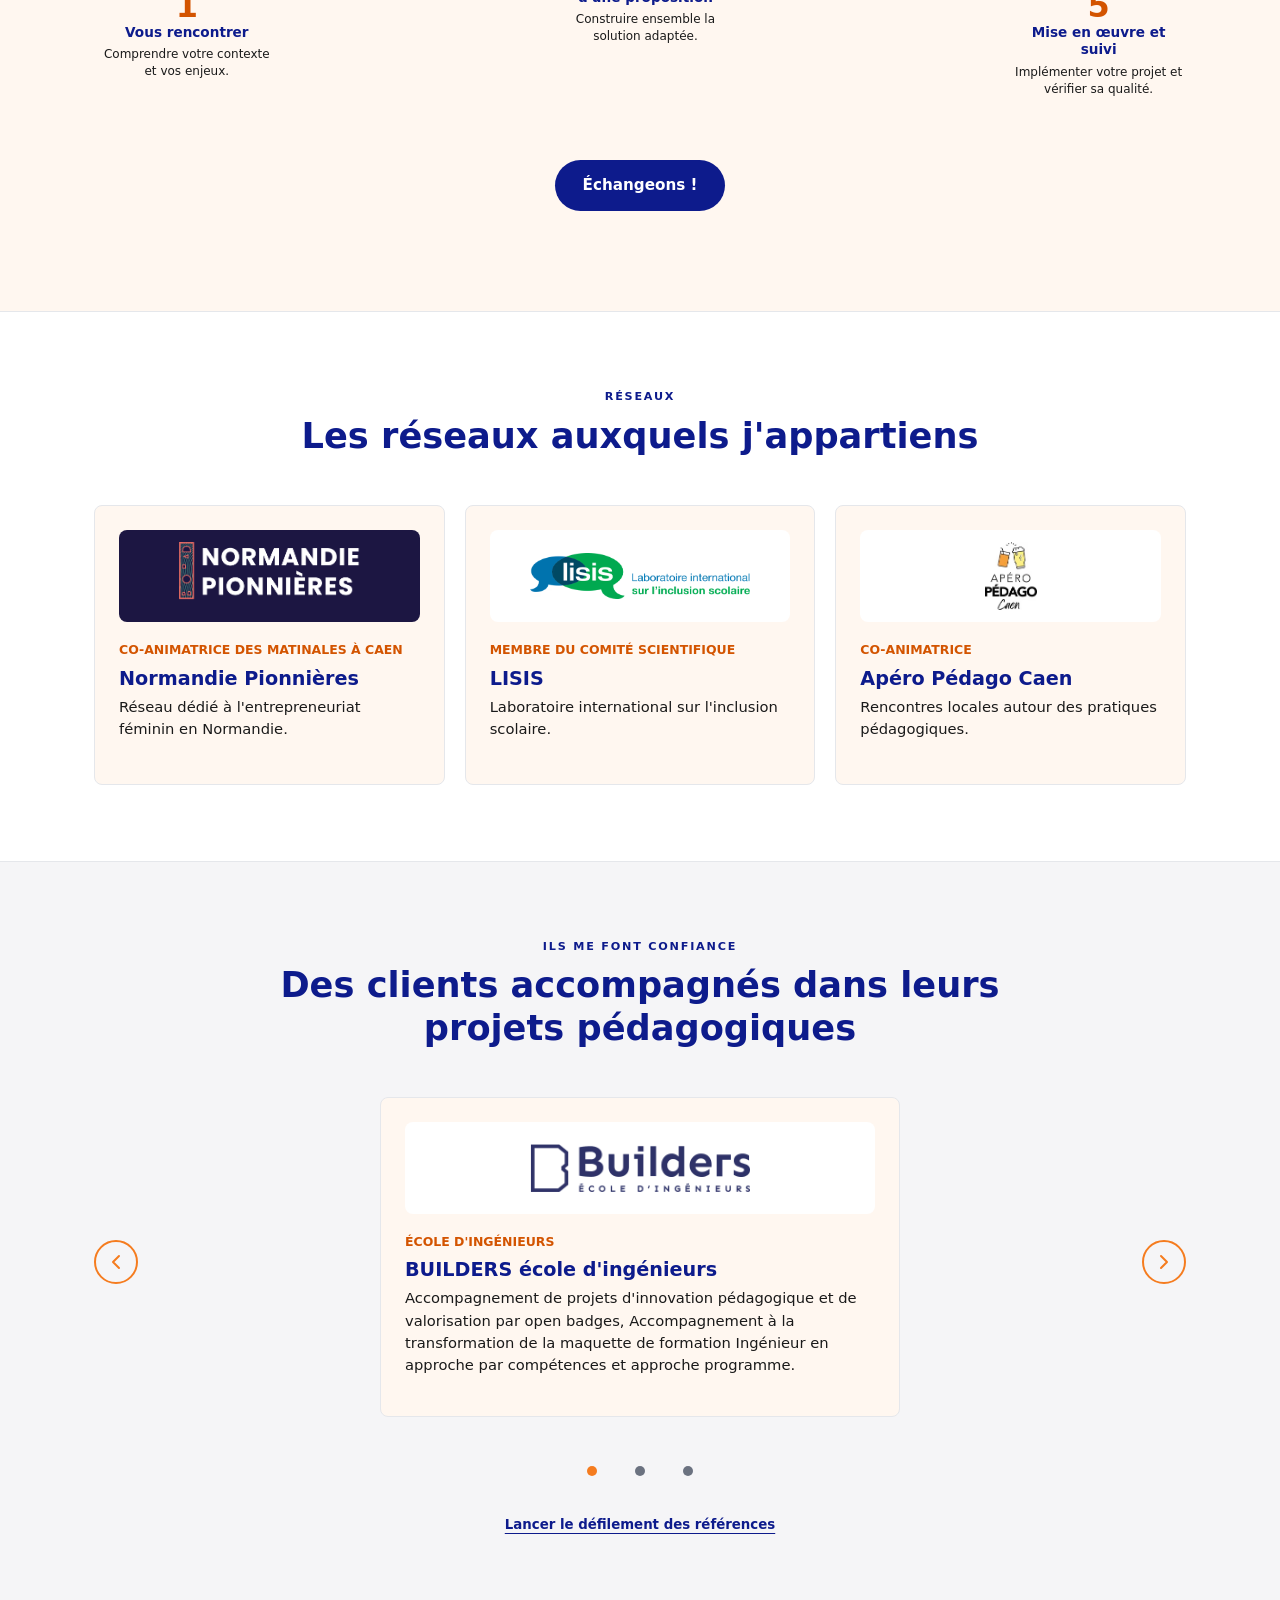
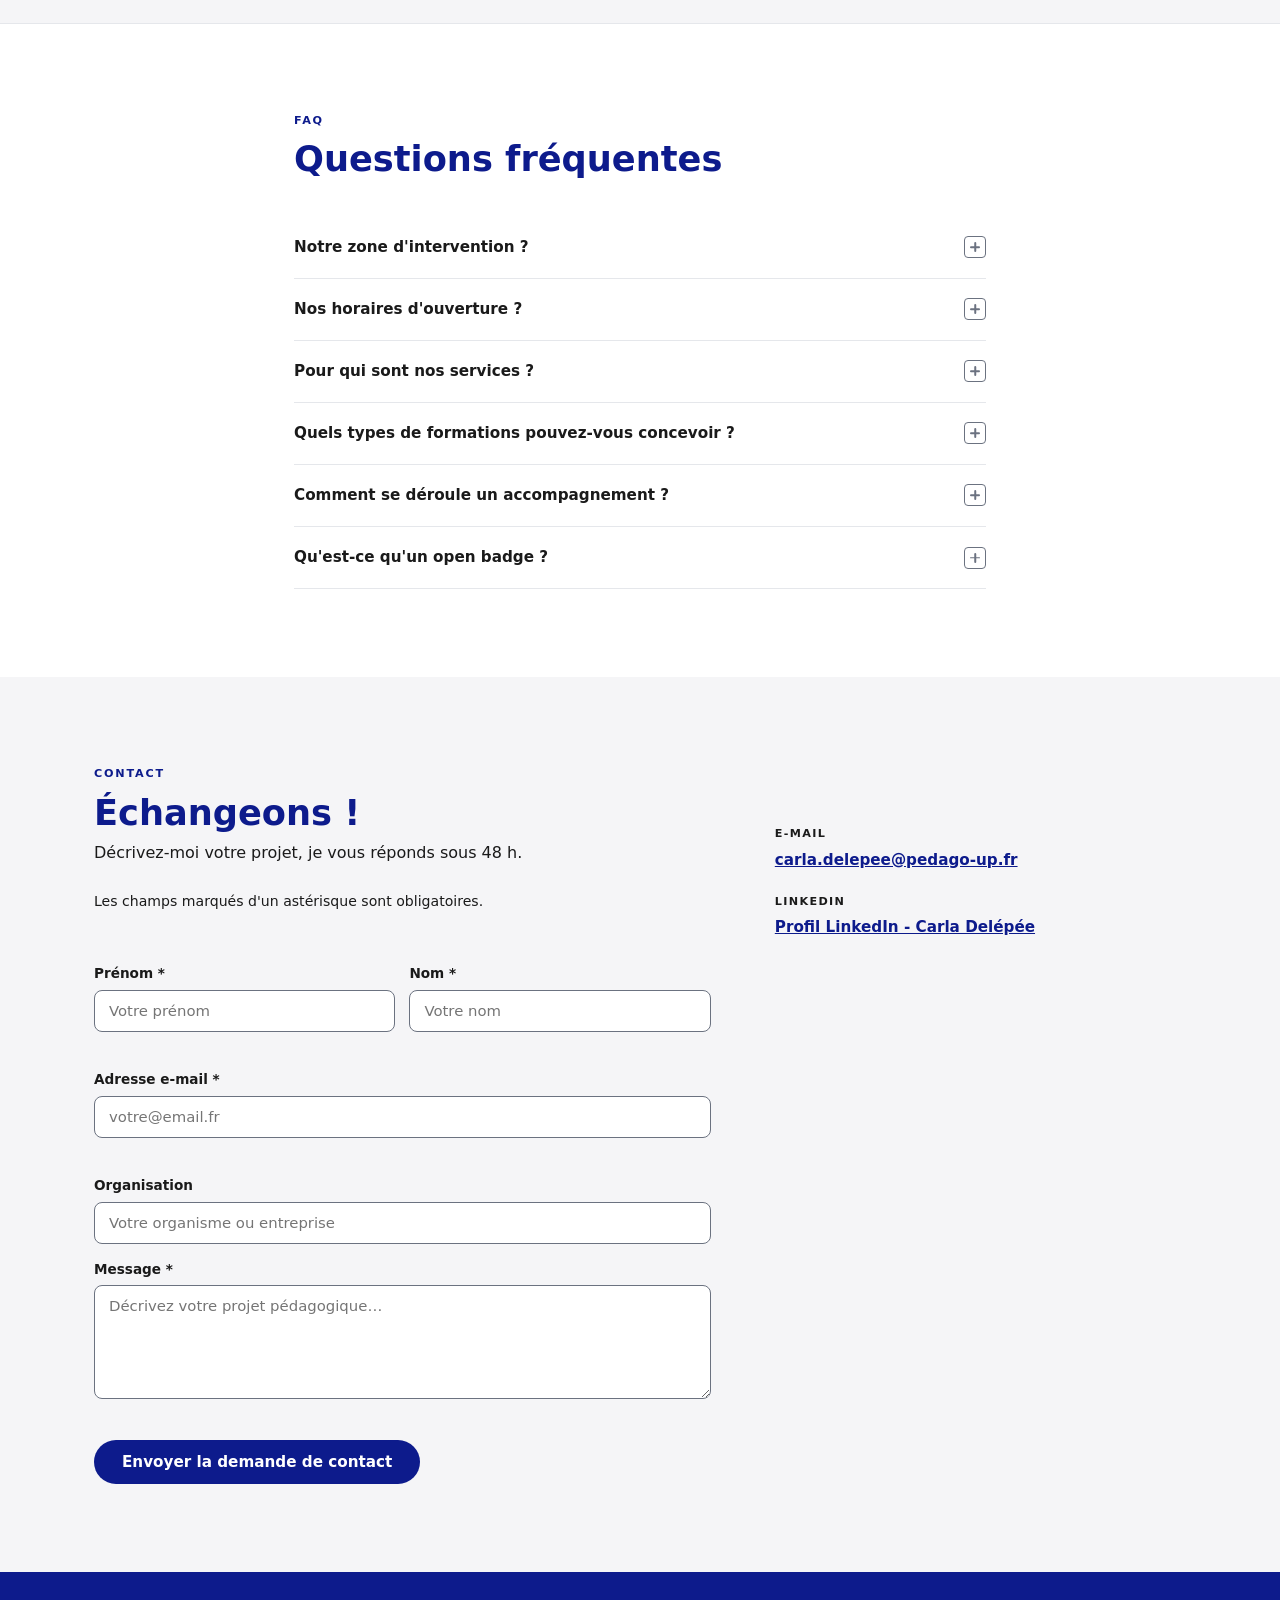
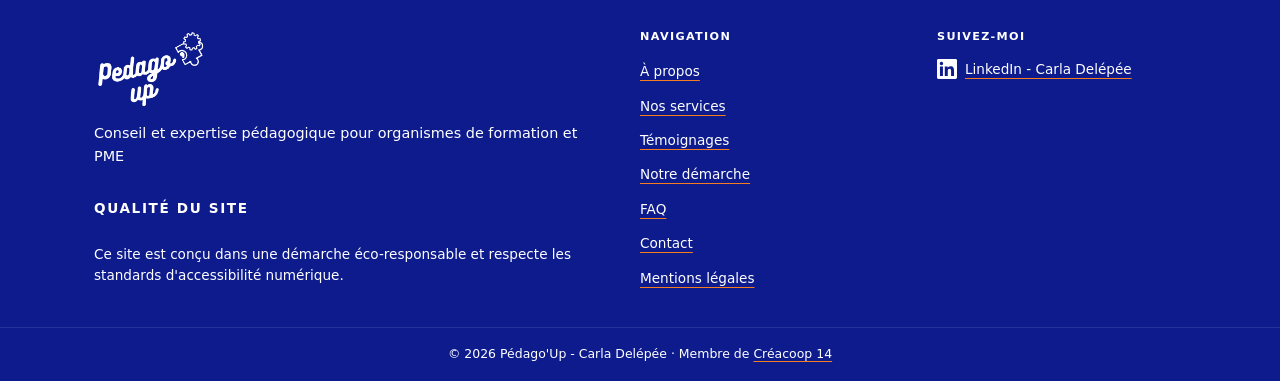
==== commit 50217563: "Refactor: Simplify footer structure and enhance legal mentions" ====
--- a/index.html
+++ b/index.html
@@ -608,14 +608,6 @@
 						LinkedIn - Carla Delépée
 						<span class="sr-only">(s'ouvre dans un nouvel onglet)</span>
 					</a>
-					<div class="footer__devs">
-						<p class="footer__nav-title">Développement du site</p>
-						<ul>
-							<li><a href="https://fr.linkedin.com/in/clement-hauguel" target="_blank" rel="noopener noreferrer">Clément Hauguel<span class="sr-only"> (s'ouvre dans un nouvel onglet)</span></a></li>
-							<li><a href="https://fr.linkedin.com/in/malik-cheikh" target="_blank" rel="noopener noreferrer">Cheikh Malik<span class="sr-only"> (s'ouvre dans un nouvel onglet)</span></a></li>
-							<li><a href="https://www.linkedin.com/in/ianis-le-blay/" target="_blank" rel="noopener noreferrer">Ianis Le Blay<span class="sr-only"> (s'ouvre dans un nouvel onglet)</span></a></li>
-						</ul>
-					</div>
 				</div>
 			</div>
 			<div class="footer__bottom">
--- a/css/style.css
+++ b/css/style.css
@@ -1416,15 +1416,13 @@
 
 .footer__nav,
 .footer__social,
-.footer__quality,
-.footer__devs {
+.footer__quality {
   display: flex;
   flex-direction: column;
   gap: 8px;
 }
 
-.footer__quality p,
-.footer__devs p {
+.footer__quality p {
   font-size: .85rem;
   line-height: 1.6;
   color: #FFFFFF;
@@ -1432,31 +1430,6 @@
 
 .footer__brand .footer__quality {
   margin-top: 18px;
-}
-
-.footer__devs .footer__nav-title {
-  font-size: .62rem;
-  letter-spacing: .1em;
-}
-
-.footer__devs ul {
-  list-style: none;
-  display: flex;
-  flex-direction: column;
-  gap: 8px;
-}
-
-.footer__devs a {
-  color: #FFFFFF;
-  font-size: .85rem;
-  text-decoration: underline;
-  text-decoration-color: var(--orange);
-  text-underline-offset: 4px;
-  transition: color .18s, text-decoration-color .18s;
-}
-
-.footer__devs a:hover {
-  color: #FFFFFF;
 }
 
 .footer__nav-title {
@@ -1581,6 +1554,7 @@
 .legal-list {
   display: grid;
   gap: 16px;
+  margin-top: 18px;
 }
 
 .legal-list div {
@@ -1602,6 +1576,11 @@
 
 .legal-list dd {
   color: var(--text);
+}
+
+.legal-inline-list {
+  display: grid;
+  gap: 6px;
 }
 
 /* ══════════════════════════════════════ RESPONSIVE ══════════ */
